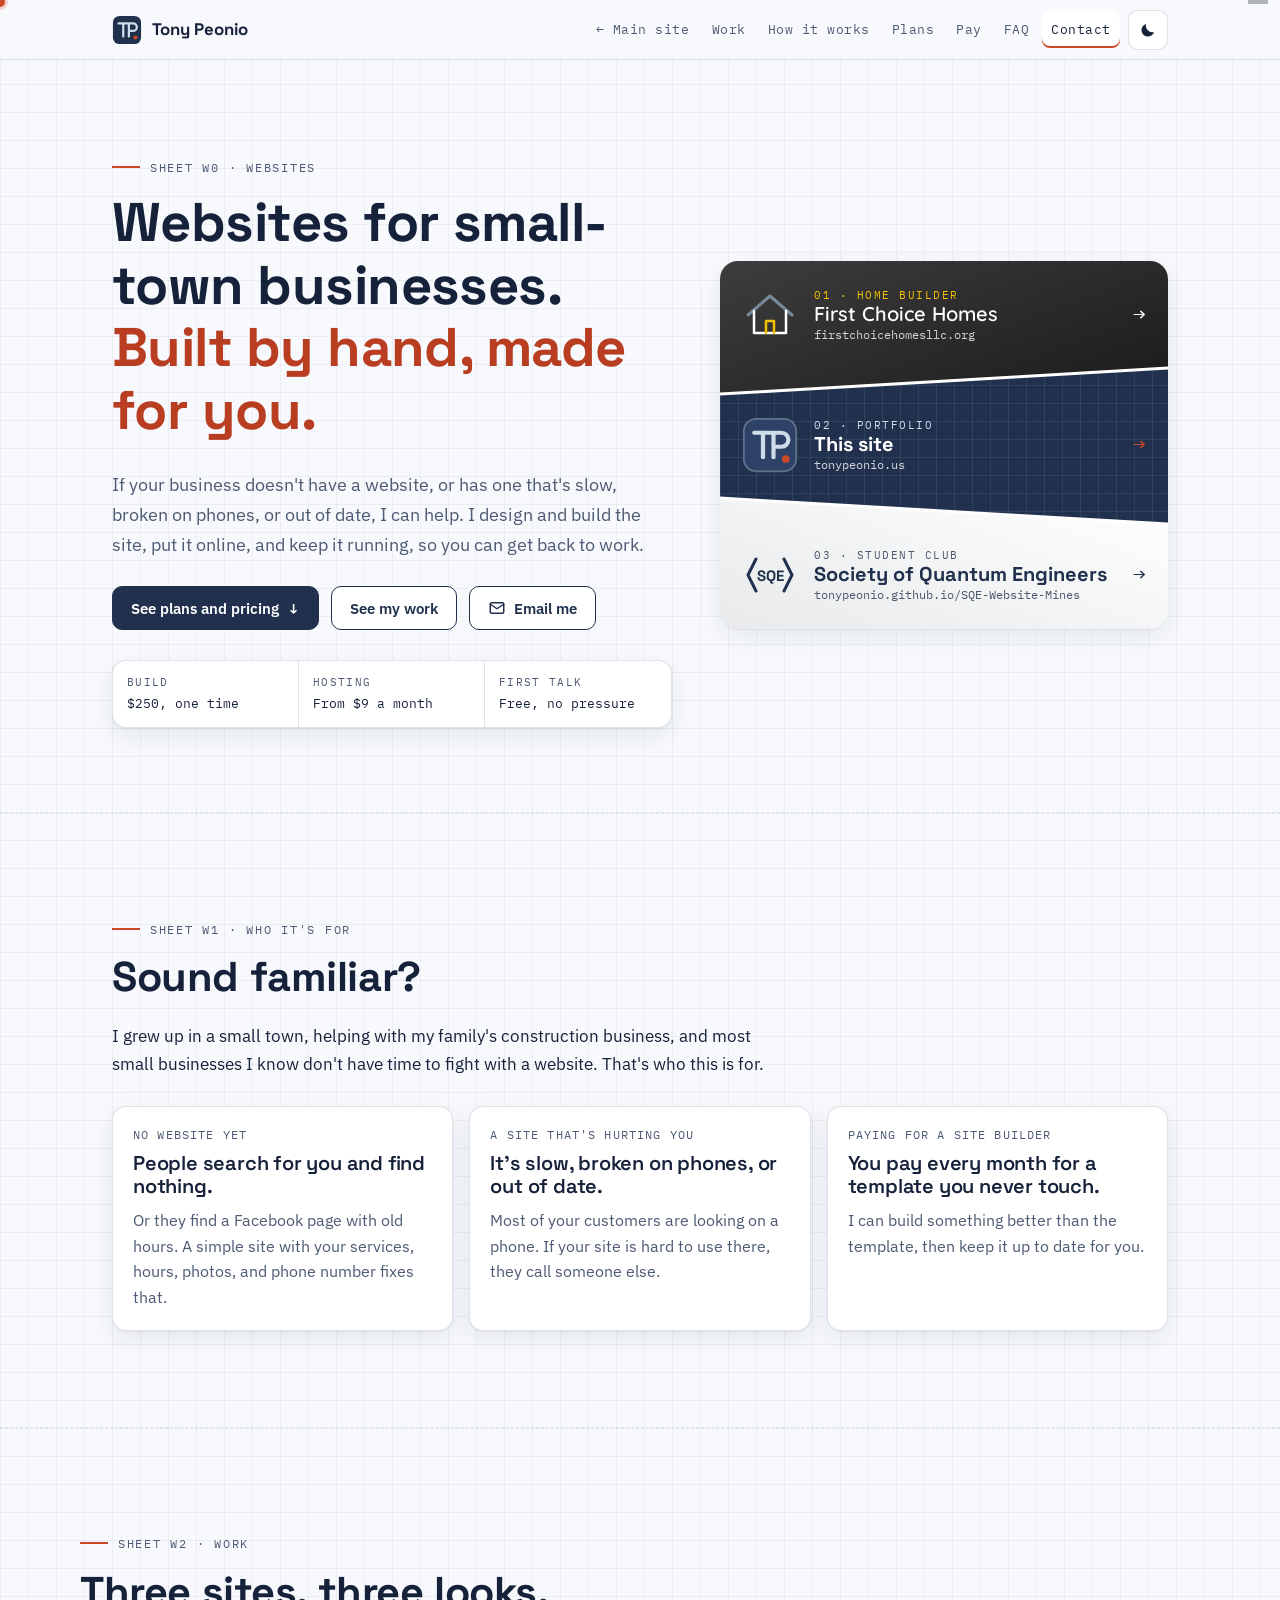
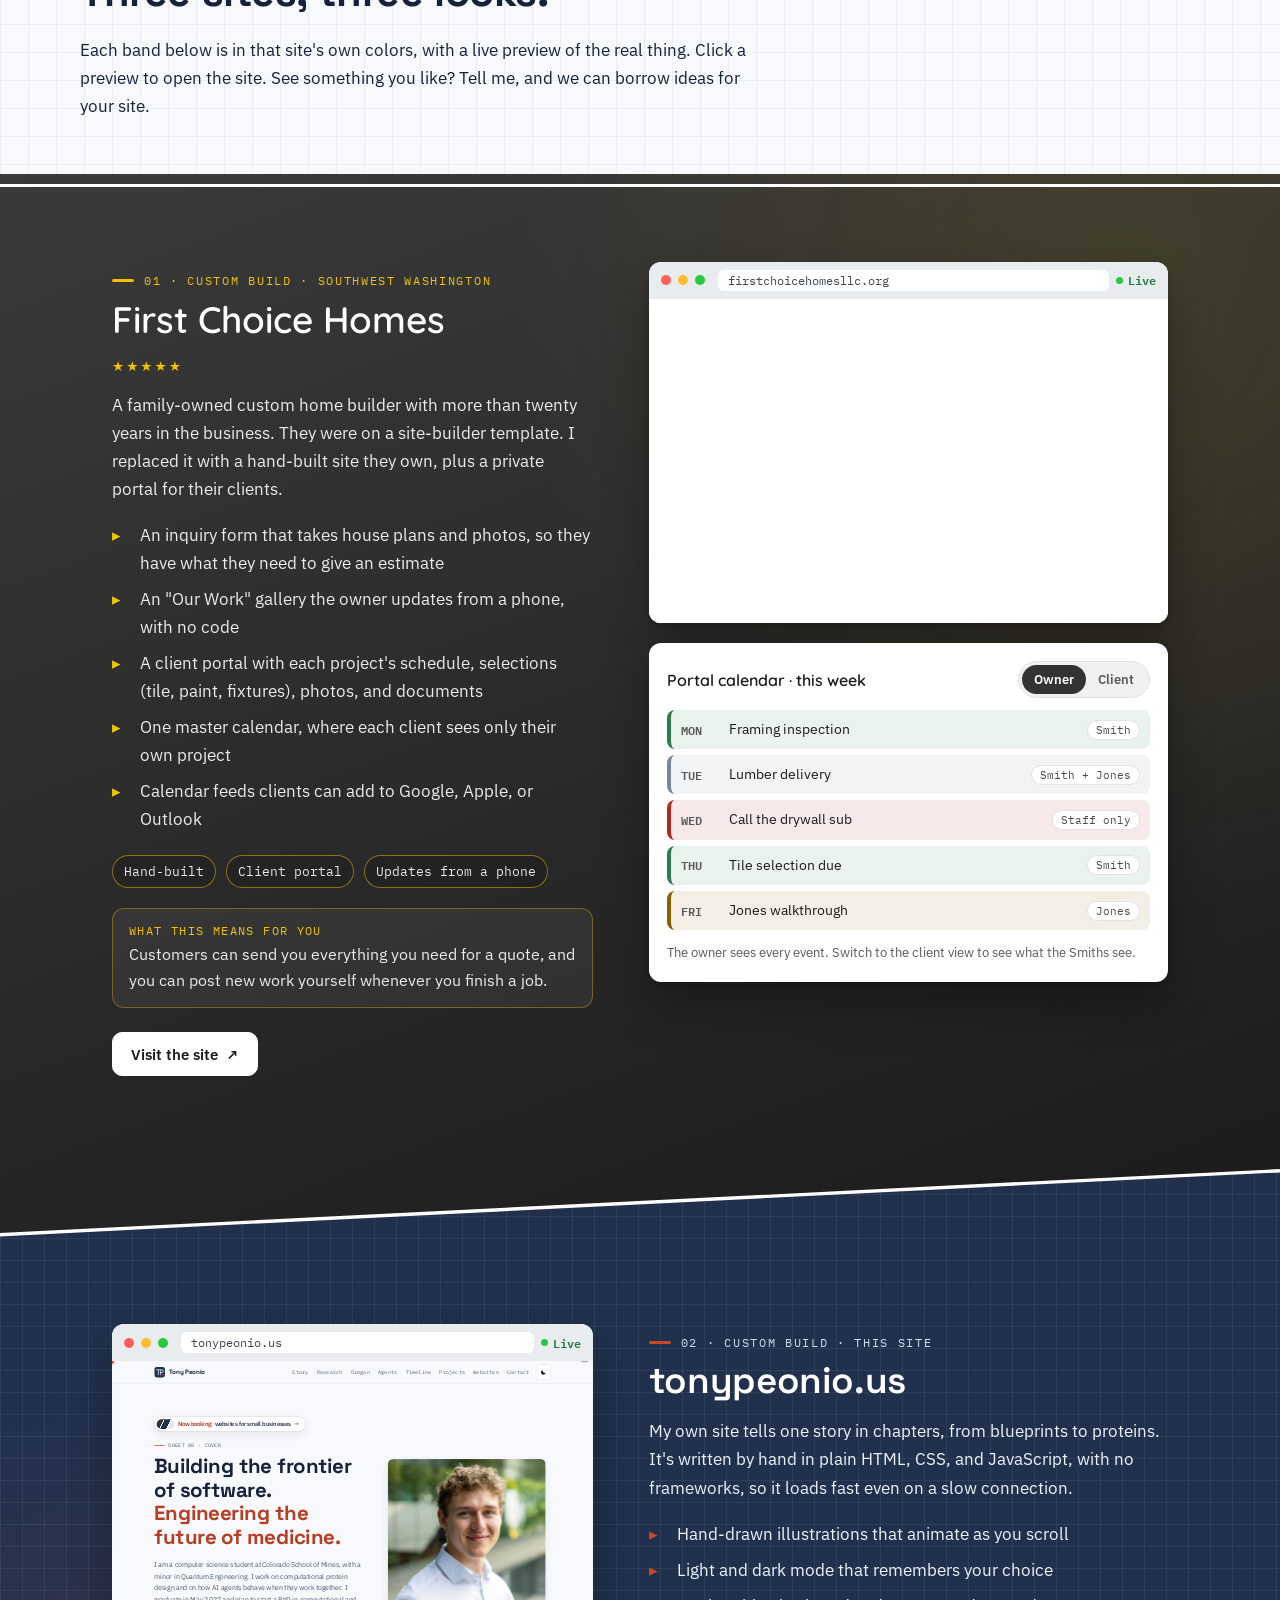
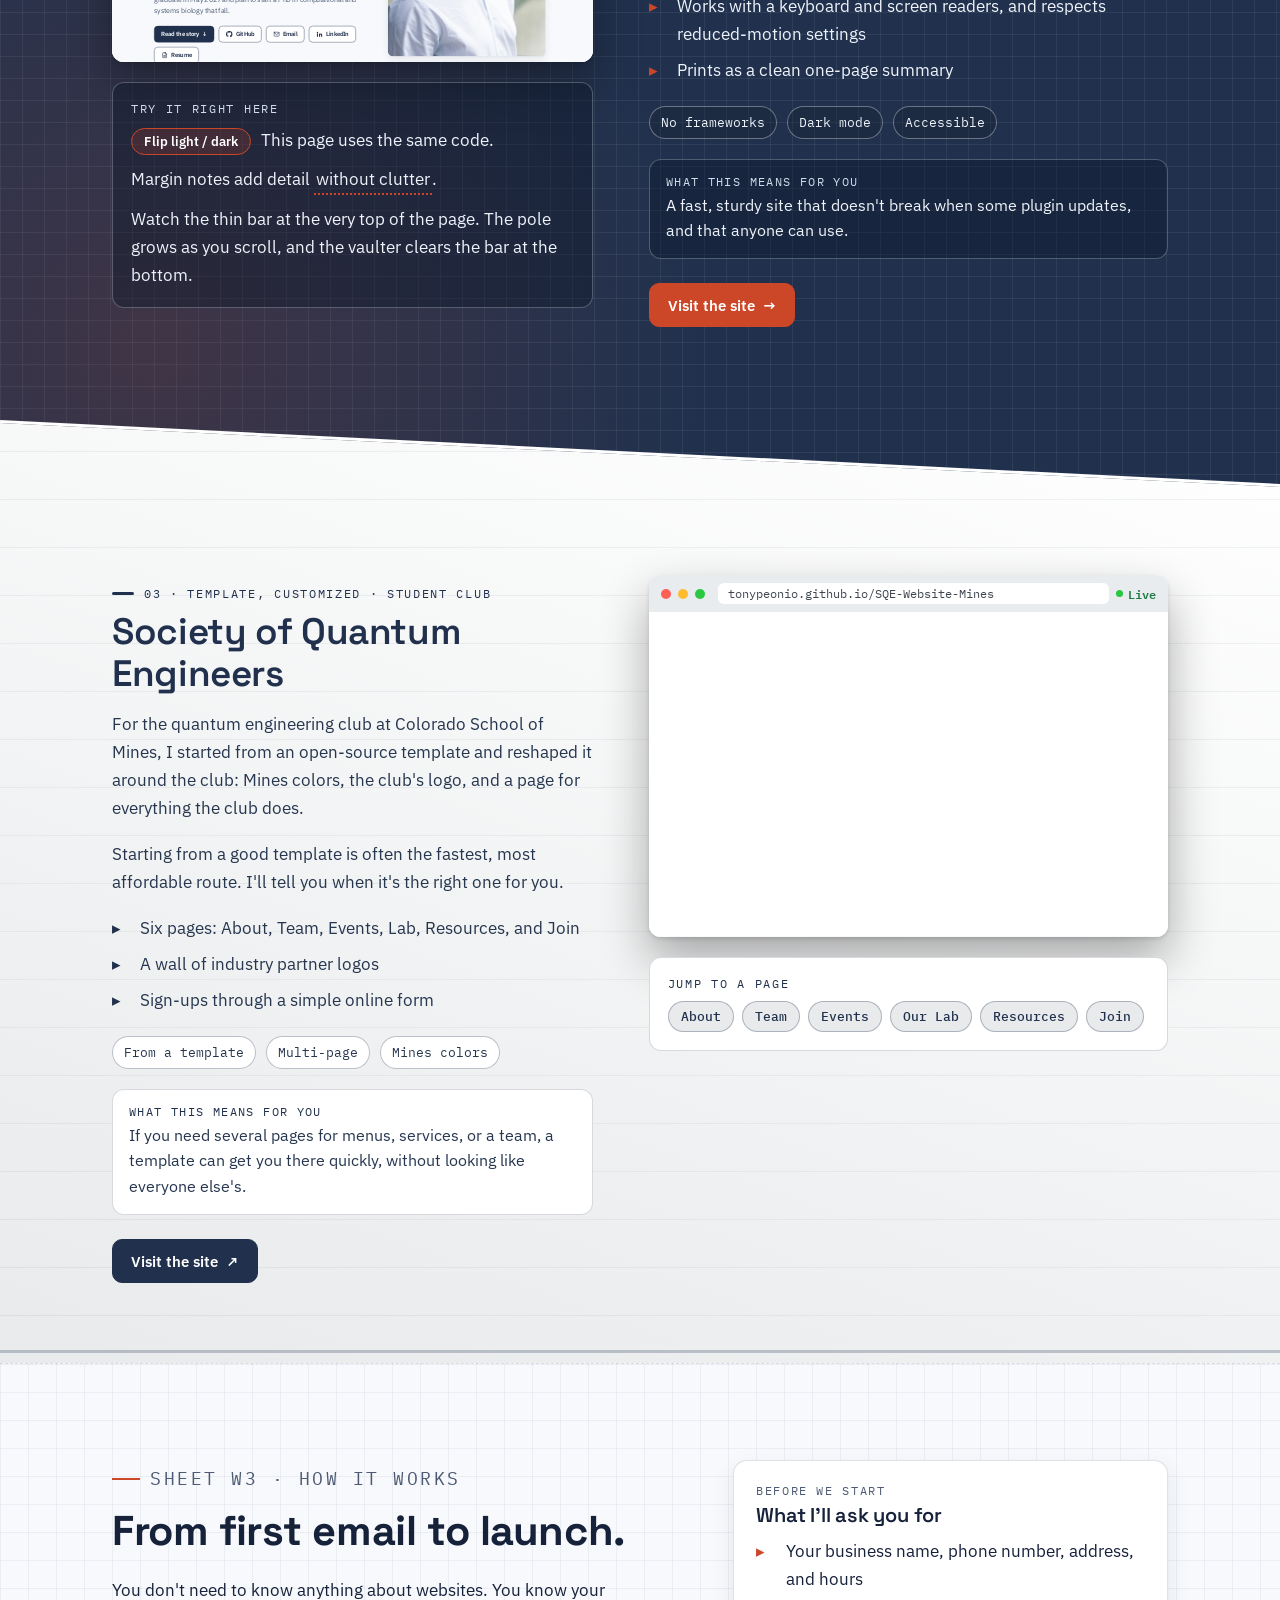
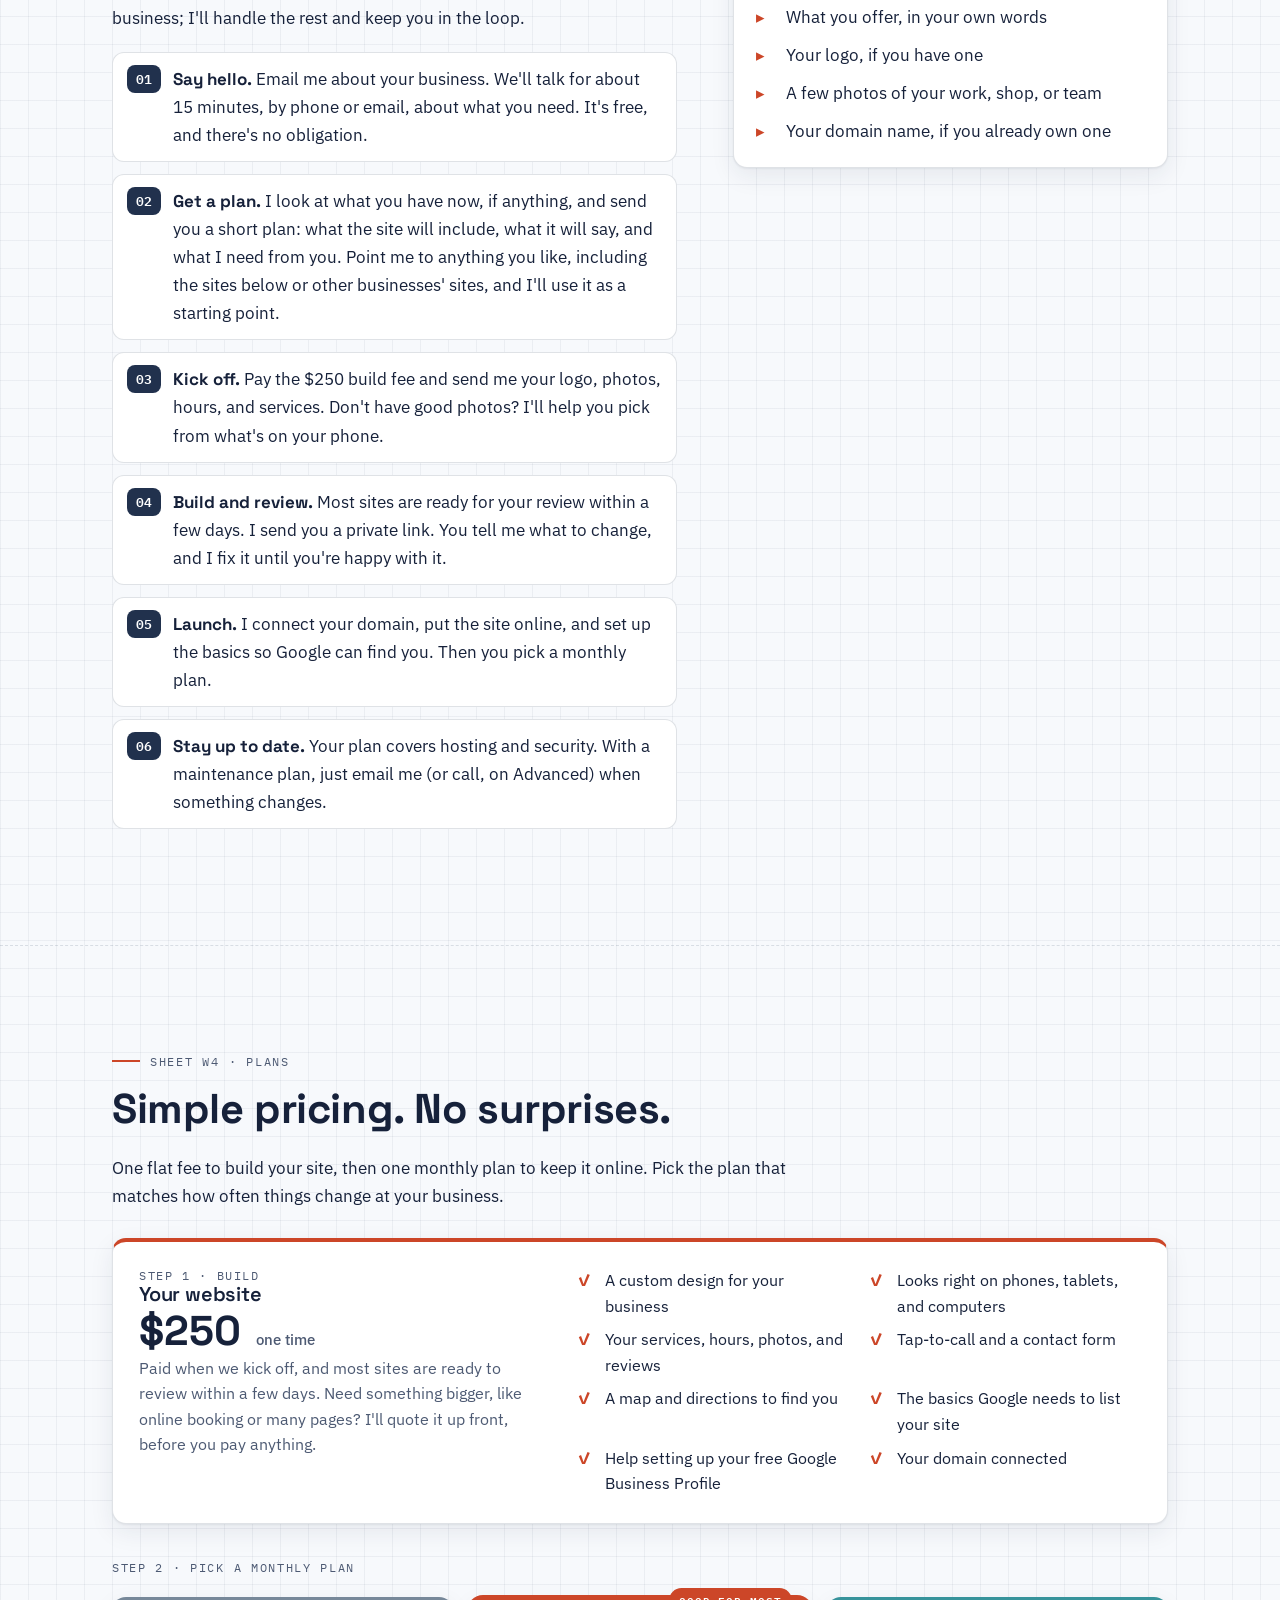
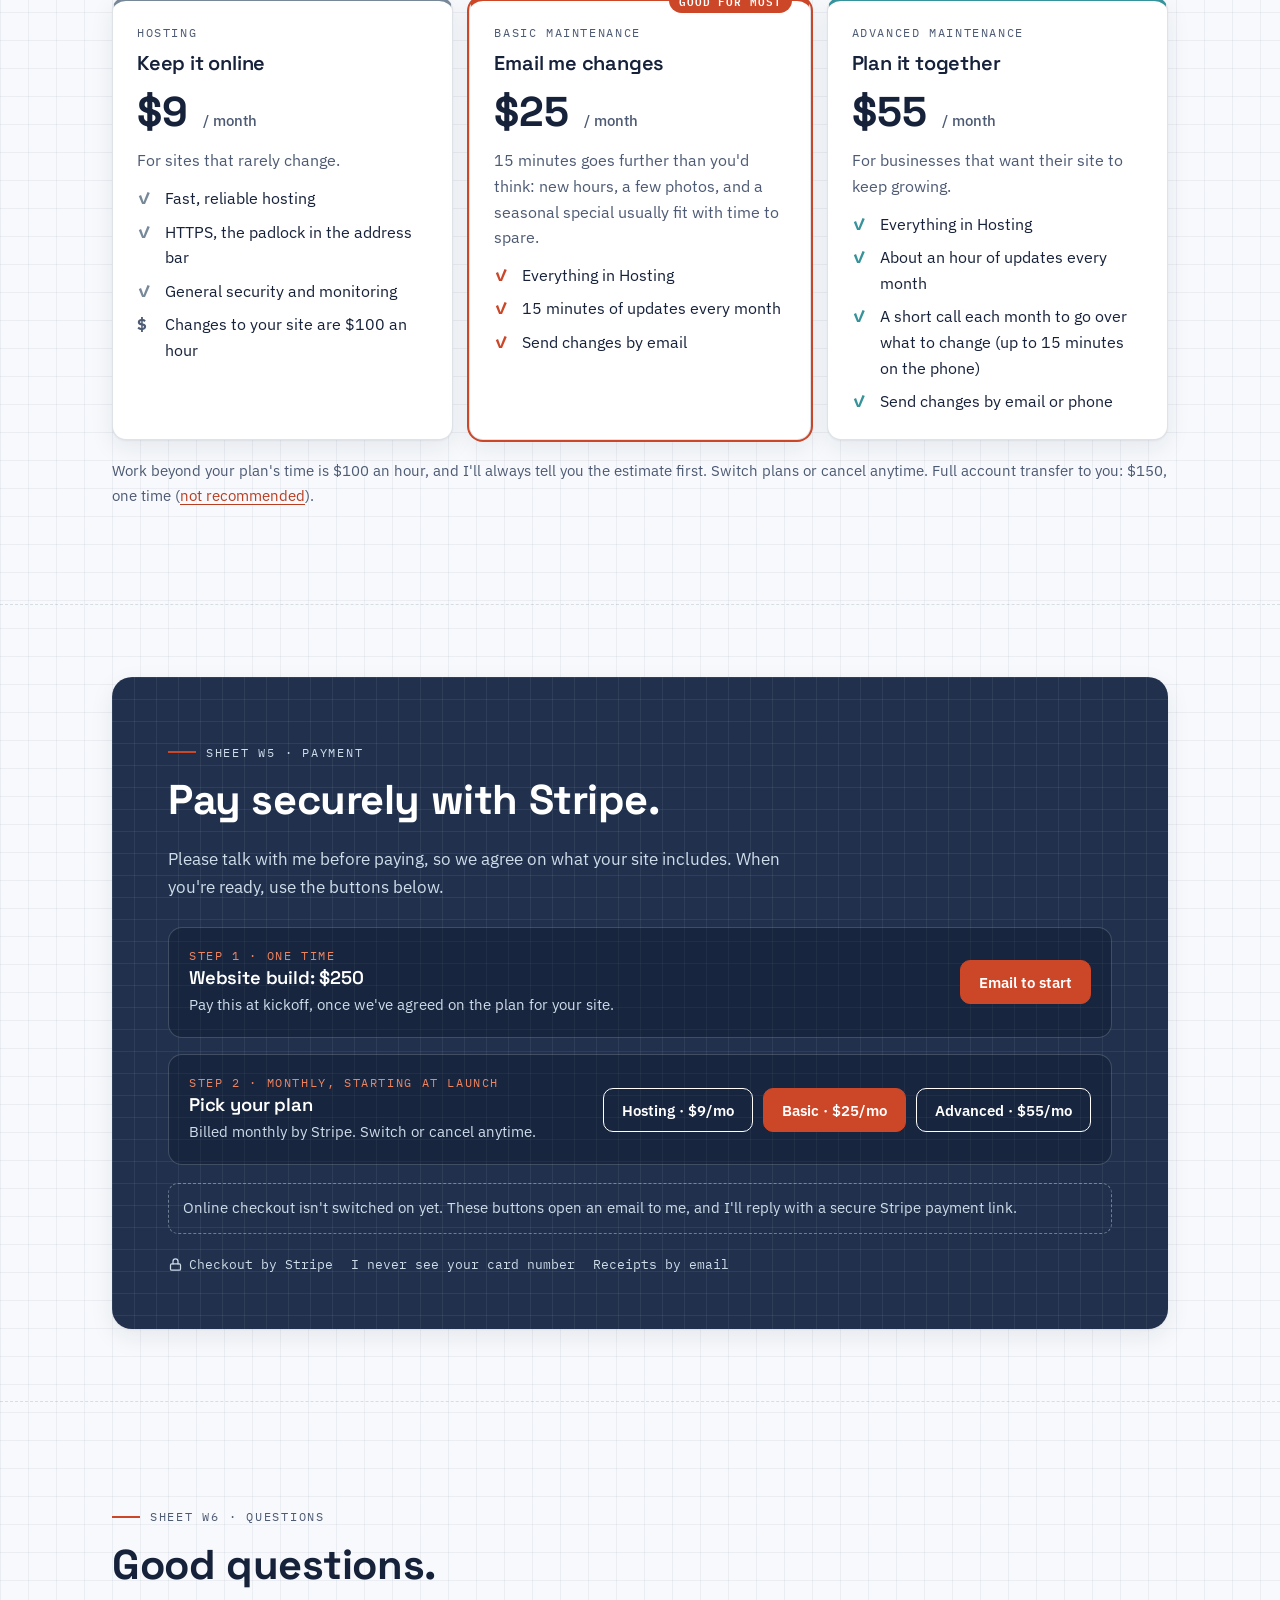
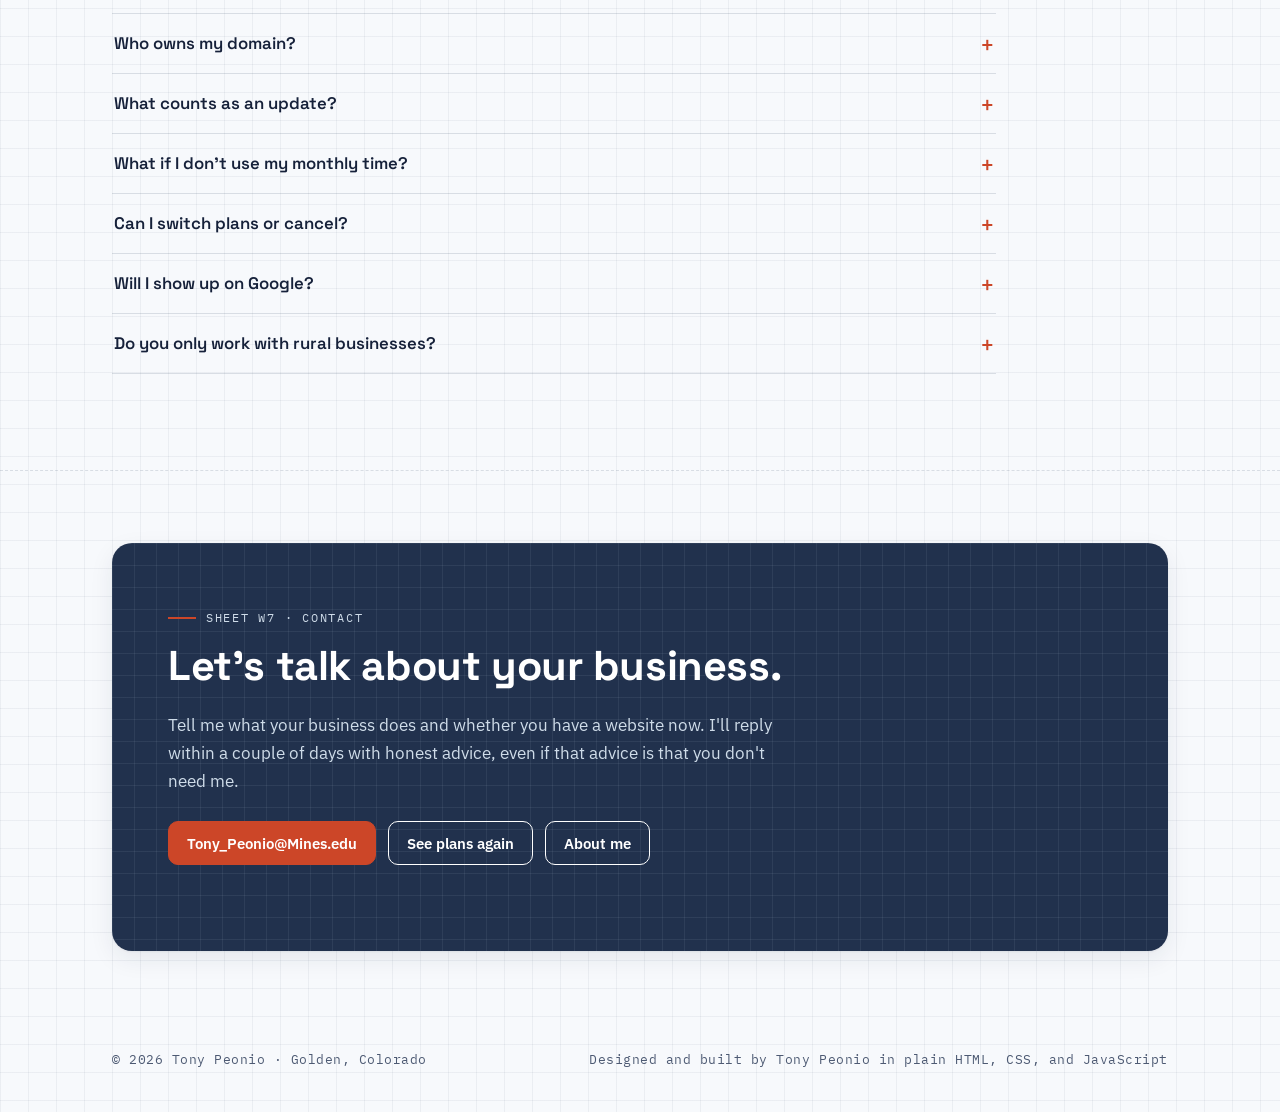
==== websites/index.html @ 0231f0fb "Add a websites page for small-business clients New /websites/ page offering website builds ($250) an" ====
<!doctype html>
<html lang="en">
<head>
  <meta charset="utf-8">
  <meta name="viewport" content="width=device-width, initial-scale=1">
  <title>Websites for Small Businesses · Tony Peonio</title>
  <meta name="description" content="Hand-built websites for small-town and rural businesses: $250 to build, hosting from $9 a month, and maintenance plans so your site stays up to date.">
  <meta name="author" content="Tony Peonio">
  <meta name="theme-color" content="#21314d">
  <meta name="color-scheme" content="light dark">
  <link rel="canonical" href="https://tonypeonio.us/websites/">
  <meta property="og:type" content="website">
  <meta property="og:title" content="Websites for small businesses · Tony Peonio">
  <meta property="og:description" content="$250 to build. Hosting from $9 a month. Hand-built websites for small-town businesses.">
  <meta property="og:image" content="https://tonypeonio.us/assets/img/og-image.png">
  <meta property="og:url" content="https://tonypeonio.us/websites/">
  <meta name="twitter:card" content="summary_large_image">
  <link rel="icon" href="../assets/img/favicon.svg" type="image/svg+xml">
  <link rel="preconnect" href="https://fonts.googleapis.com">
  <link rel="preconnect" href="https://fonts.gstatic.com" crossorigin>
  <!-- Quicksand is First Choice Homes' heading font, used in its band -->
  <link href="https://fonts.googleapis.com/css2?family=IBM+Plex+Mono:wght@400;500;600&family=IBM+Plex+Sans:ital,wght@0,400;0,500;0,600;1,400&family=Quicksand:wght@500;600&family=Space+Grotesk:wght@500;600;700&display=swap" rel="stylesheet">
  <link rel="stylesheet" href="../assets/css/style.css?v=7">
  <script>
    // Runs before paint: mark JS as available and apply a saved light/dark choice (no flash)
    document.documentElement.classList.add("js");
    try { var t = localStorage.getItem("theme"); if (t === "light" || t === "dark") document.documentElement.setAttribute("data-theme", t); } catch (e) {}
  </script>
  <script type="application/ld+json">
  {
    "@context": "https://schema.org",
    "@type": "Service",
    "name": "Websites for small businesses",
    "serviceType": "Website design, hosting, and maintenance",
    "url": "https://tonypeonio.us/websites/",
    "provider": { "@type": "Person", "name": "Tony Peonio", "url": "https://tonypeonio.us/", "email": "mailto:Tony_Peonio@Mines.edu" },
    "areaServed": { "@type": "Country", "name": "United States" },
    "offers": [
      { "@type": "Offer", "name": "Website build", "price": "250", "priceCurrency": "USD" },
      { "@type": "Offer", "name": "Hosting", "price": "9", "priceCurrency": "USD", "priceSpecification": { "@type": "UnitPriceSpecification", "price": "9", "priceCurrency": "USD", "unitCode": "MON" } },
      { "@type": "Offer", "name": "Basic maintenance", "price": "25", "priceCurrency": "USD", "priceSpecification": { "@type": "UnitPriceSpecification", "price": "25", "priceCurrency": "USD", "unitCode": "MON" } },
      { "@type": "Offer", "name": "Advanced maintenance", "price": "55", "priceCurrency": "USD", "priceSpecification": { "@type": "UnitPriceSpecification", "price": "55", "priceCurrency": "USD", "unitCode": "MON" } }
    ]
  }
  </script>
</head>
<body>
  <a class="skip-link" href="#main">Skip to content</a>

  <div class="progress" aria-hidden="true">
    <div class="progress__pole"></div>
    <div class="progress__vaulter"></div>
    <svg class="progress__bar" viewBox="0 0 20 4"><line class="crossbar" x1="0" y1="2" x2="20" y2="2"/></svg>
  </div>

  <header class="nav">
    <div class="wrap">
      <a class="brand" href="../" aria-label="Tony Peonio, back to the main site">
        <svg viewBox="0 0 32 32" aria-hidden="true"><rect x="1" y="1" width="30" height="30" rx="7" fill="#21314d"/><path d="M7 9h10M12 9v14M18 23V9h4.5a4 4 0 0 1 0 8H18" stroke="#cfdce9" stroke-width="2.4" fill="none" stroke-linecap="round" stroke-linejoin="round"/><circle cx="25" cy="24" r="2.2" fill="#cc4628"/></svg>
        Tony Peonio
      </a>
      <div class="nav__right">
        <ul class="nav__links" id="nav-links">
          <li><a href="../">← Main site</a></li>
          <li><a href="#work">Work</a></li>
          <li><a href="#process">How it works</a></li>
          <li><a href="#plans">Plans</a></li>
          <li><a href="#pay">Pay</a></li>
          <li><a href="#faq">FAQ</a></li>
          <li><a href="#contact">Contact</a></li>
        </ul>
        <button class="theme-toggle" type="button" aria-label="Switch to dark mode" title="Toggle light and dark mode">
          <svg class="icon-moon" viewBox="0 0 24 24" aria-hidden="true"><path d="M20 14.5A8.5 8.5 0 0 1 9.5 4a8.5 8.5 0 1 0 10.5 10.5Z" fill="currentColor"/></svg>
          <svg class="icon-sun" viewBox="0 0 24 24" aria-hidden="true" fill="none" stroke="currentColor" stroke-width="2" stroke-linecap="round"><circle cx="12" cy="12" r="4.5"/><path d="M12 2v2.5M12 19.5V22M2 12h2.5M19.5 12H22M4.9 4.9l1.8 1.8M17.3 17.3l1.8 1.8M4.9 19.1l1.8-1.8M17.3 6.7l1.8-1.8"/></svg>
        </button>
        <button class="nav__toggle" aria-expanded="false" aria-controls="nav-links">Menu</button>
      </div>
    </div>
  </header>

  <main id="main">
    <!-- HERO ============================================================ -->
    <section class="hero" id="top">
      <div class="wrap">
        <div>
          <p class="sheet-label">Sheet W0 · Websites</p>
          <h1>Websites for small-town businesses. <span class="hl">Built by hand, made for you.</span></h1>
          <p class="hero__lede">If your business doesn't have a website, or has one that's slow, broken on phones, or out of date, I can help. I design and build the site, put it online, and keep it running, so you can get back to work.</p>
          <div class="hero__actions">
            <a class="btn btn--primary" href="#plans">See plans and pricing <span aria-hidden="true">↓</span></a>
            <a class="btn" href="#work">See my work</a>
            <a class="btn" href="mailto:Tony_Peonio@Mines.edu?subject=Website%20for%20my%20business">
              <svg viewBox="0 0 24 24" aria-hidden="true" fill="none" stroke="currentColor" stroke-width="2" stroke-linecap="round" stroke-linejoin="round"><rect x="3" y="5" width="18" height="14" rx="2"/><path d="m3 7 9 6 9-6"/></svg>
              Email me
            </a>
          </div>
          <dl class="spec">
            <div><dt>Build</dt><dd>$250, one time</dd></div>
            <div><dt>Hosting</dt><dd>From $9 a month</dd></div>
            <div><dt>First talk</dt><dd>Free, no pressure</dd></div>
          </dl>
        </div>

        <nav class="tri" aria-label="Websites I have built">
          <a class="tri__item" href="#fch">
            <span class="tri__panel tri__panel--fch">
              <svg viewBox="0 0 56 56" aria-hidden="true" fill="none" stroke-linecap="round" stroke-linejoin="round"><path d="M6 28 28 9l22 19" stroke="#778899" stroke-width="3"/><path d="M12 24v22h32V24" stroke="#fff" stroke-width="2.5"/><path d="M24 46V34h8v12" stroke="#f2c200" stroke-width="2.5"/></svg>
              <span>
                <span class="tri__kicker">01 · Home builder</span>
                <span class="tri__name">First Choice Homes</span>
                <span class="tri__url">firstchoicehomesllc.org</span>
              </span>
              <span class="tri__go" aria-hidden="true">→</span>
            </span>
          </a>
          <a class="tri__item" href="#tp">
            <span class="tri__panel tri__panel--tp">
              <svg viewBox="0 0 32 32" aria-hidden="true"><rect x="1" y="1" width="30" height="30" rx="7" fill="#2d4266" stroke="#cfdce9" stroke-opacity=".35"/><path d="M7 9h10M12 9v14M18 23V9h4.5a4 4 0 0 1 0 8H18" stroke="#cfdce9" stroke-width="2.4" fill="none" stroke-linecap="round" stroke-linejoin="round"/><circle cx="25" cy="24" r="2.2" fill="#cc4628"/></svg>
              <span>
                <span class="tri__kicker">02 · Portfolio</span>
                <span class="tri__name">This site</span>
                <span class="tri__url">tonypeonio.us</span>
              </span>
              <span class="tri__go" aria-hidden="true">→</span>
            </span>
          </a>
          <a class="tri__item" href="#sqe">
            <span class="tri__panel tri__panel--sqe">
              <svg viewBox="0 0 56 56" aria-hidden="true"><path d="M14 12 6 28l8 16M42 12l8 16-8 16" fill="none" stroke="#21314d" stroke-width="3" stroke-linecap="round" stroke-linejoin="round"/><text x="28" y="34" text-anchor="middle" font-family="Space Grotesk, sans-serif" font-weight="700" font-size="15" fill="#21314d">SQE</text></svg>
              <span>
                <span class="tri__kicker">03 · Student club</span>
                <span class="tri__name">Society of Quantum Engineers</span>
                <span class="tri__url">tonypeonio.github.io/SQE-Website-Mines</span>
              </span>
              <span class="tri__go" aria-hidden="true">→</span>
            </span>
          </a>
        </nav>
      </div>
    </section>

    <!-- W1 WHO IT'S FOR ================================================== -->
    <section class="chapter" id="fit" aria-labelledby="h-fit">
      <div class="wrap">
        <div class="reveal">
          <p class="sheet-label">Sheet W1 · Who it's for</p>
          <h2 id="h-fit">Sound familiar?</h2>
          <p class="prose">I grew up in a small town, helping with my family's construction business, and most small businesses I know don't have time to fight with a website. That's who this is for.</p>
        </div>
        <div class="projects">
          <article class="project reveal">
            <span class="tag">No website yet</span>
            <h3>People search for you and find nothing.</h3>
            <p>Or they find a Facebook page with old hours. A simple site with your services, hours, photos, and phone number fixes that.</p>
          </article>
          <article class="project reveal">
            <span class="tag">A site that's hurting you</span>
            <h3>It's slow, broken on phones, or out of date.</h3>
            <p>Most of your customers are looking on a phone. If your site is hard to use there, they call someone else.</p>
          </article>
          <article class="project reveal">
            <span class="tag">Paying for a site builder</span>
            <h3>You pay every month for a template you never touch.</h3>
            <p>I can build something better than the template, then keep it up to date for you.</p>
          </article>
        </div>
      </div>
    </section>

    <!-- W2 WORK ========================================================== -->
    <section class="chapter ws-work" id="work" aria-labelledby="h-work">
      <div class="wrap reu__intro reveal">
        <p class="sheet-label">Sheet W2 · Work</p>
        <h2 id="h-work">Three sites, three looks.</h2>
        <p class="prose">Each band below is in that site's own colors, with a live preview of the real thing. Click a preview to open the site. See something you like? Tell me, and we can borrow ideas for your site.</p>
      </div>

      <div class="bands">
        <!-- First Choice Homes -->
        <article class="band band--fch" id="fch" aria-labelledby="h-fch">
          <div class="wrap band__grid">
            <div class="band__copy">
              <p class="kicker">01 · Custom build · Southwest Washington</p>
              <h3 id="h-fch">First Choice Homes</h3>
              <p class="stars" aria-label="Five-star reviews shown on the site">★★★★★</p>
              <p>A family-owned custom home builder with more than twenty years in the business. They were on a site-builder template. I replaced it with a hand-built site they own, plus a private portal for their clients.</p>
              <ul class="band__list">
                <li><span>An inquiry form that takes house plans and photos, so they have what they need to give an estimate</span></li>
                <li><span>An "Our Work" gallery the owner updates from a phone, with no code</span></li>
                <li><span>A client portal with each project's schedule, selections (tile, paint, fixtures), photos, and documents</span></li>
                <li><span>One master calendar, where each client sees only their own project</span></li>
                <li><span>Calendar feeds clients can add to Google, Apple, or Outlook</span></li>
              </ul>
              <div class="stat-row">
                <span class="stat">Hand-built</span>
                <span class="stat">Client portal</span>
                <span class="stat">Updates from a phone</span>
              </div>
              <p class="band__for"><strong>What this means for you</strong>Customers can send you everything you need for a quote, and you can post new work yourself whenever you finish a job.</p>
              <div class="hero__actions">
                <a class="btn btn--primary" href="https://firstchoicehomesllc.org" target="_blank" rel="noopener">Visit the site <span aria-hidden="true">↗</span></a>
              </div>
            </div>
            <div class="band__side">
              <figure class="browser">
                <div class="browser__bar"><i></i><i></i><i></i><span class="browser__url">firstchoicehomesllc.org</span><span class="browser__live">Live</span></div>
                <div class="browser__view">
                  <iframe src="https://firstchoicehomesllc.org/" title="Live preview of firstchoicehomesllc.org" loading="lazy" scrolling="no" tabindex="-1" aria-hidden="true" sandbox="allow-scripts allow-same-origin"></iframe>
                  <a class="browser__open" href="https://firstchoicehomesllc.org" target="_blank" rel="noopener"><span class="visually-hidden">Open firstchoicehomesllc.org in a new tab</span></a>
                </div>
              </figure>
              <div class="portal" data-view="owner">
                <div class="portal__head">
                  <p class="portal__title">Portal calendar · this week</p>
                  <div class="portal__toggle" role="group" aria-label="Whose view to show">
                    <button type="button" data-view="owner" aria-pressed="true">Owner</button>
                    <button type="button" data-view="client" aria-pressed="false">Client</button>
                  </div>
                </div>
                <ul class="portal__events">
                  <li class="ev" style="--c:#2e7d4f"><span class="ev__day">Mon</span><span>Framing inspection</span><span class="ev__tag"><span class="owner-only">Smith</span><span class="client-only">Your home</span></span></li>
                  <li class="ev" style="--c:#778899"><span class="ev__day">Tue</span><span>Lumber delivery</span><span class="ev__tag"><span class="owner-only">Smith + Jones</span><span class="client-only">Your home</span></span></li>
                  <li class="ev" style="--c:#b3261e" data-private><span class="ev__day">Wed</span><span>Call the drywall sub</span><span class="ev__tag">Staff only</span></li>
                  <li class="ev" style="--c:#2e7d4f"><span class="ev__day">Thu</span><span>Tile selection due</span><span class="ev__tag"><span class="owner-only">Smith</span><span class="client-only">Your home</span></span></li>
                  <li class="ev" style="--c:#8a6100" data-private><span class="ev__day">Fri</span><span>Jones walkthrough</span><span class="ev__tag">Jones</span></li>
                </ul>
                <p class="portal__note"><span class="owner-only">The owner sees every event. Switch to the client view to see what the Smiths see.</span><span class="client-only">The Smiths see only their own events. They see the shared lumber delivery, but never the Jones project or staff-only items.</span></p>
              </div>
            </div>
          </div>
          <svg class="band__seam" viewBox="0 0 100 100" preserveAspectRatio="none" aria-hidden="true" focusable="false"><line x1="0" y1="100" x2="100" y2="0"/></svg>
        </article>

        <!-- tonypeonio.us -->
        <article class="band band--tp" id="tp" aria-labelledby="h-tp">
          <div class="wrap band__grid">
            <div class="band__copy">
              <p class="kicker">02 · Custom build · This site</p>
              <h3 id="h-tp">tonypeonio.us</h3>
              <p>My own site tells one story in chapters, from blueprints to proteins. It's written by hand in plain HTML, CSS, and JavaScript, with no frameworks, so it loads fast even on a slow connection.</p>
              <ul class="band__list">
                <li><span>Hand-drawn illustrations that animate as you scroll</span></li>
                <li><span>Light and dark mode that remembers your choice</span></li>
                <li><span>Works with a keyboard and screen readers, and respects reduced-motion settings</span></li>
                <li><span>Prints as a clean one-page summary</span></li>
              </ul>
              <div class="stat-row">
                <span class="stat">No frameworks</span>
                <span class="stat">Dark mode</span>
                <span class="stat">Accessible</span>
              </div>
              <p class="band__for"><strong>What this means for you</strong>A fast, sturdy site that doesn't break when some plugin updates, and that anyone can use.</p>
              <div class="hero__actions">
                <a class="btn btn--primary" href="../">Visit the site <span aria-hidden="true">→</span></a>
              </div>
            </div>
            <div class="band__side">
              <figure class="browser">
                <div class="browser__bar"><i></i><i></i><i></i><span class="browser__url">tonypeonio.us</span><span class="browser__live">Live</span></div>
                <div class="browser__view">
                  <iframe src="../" title="Live preview of tonypeonio.us" loading="lazy" scrolling="no" tabindex="-1" aria-hidden="true" sandbox="allow-scripts allow-same-origin"></iframe>
                  <a class="browser__open" href="../"><span class="visually-hidden">Open the tonypeonio.us home page</span></a>
                </div>
              </figure>
              <div class="try">
                <h4>Try it right here</h4>
                <ul>
                  <li><p><button class="try__btn" type="button" data-theme-demo>Flip light / dark</button> This page uses the same code.</p></li>
                  <li><p>Margin notes add detail <button class="note" type="button" data-note="Like this. Hover, tap, or tab to it with a keyboard.">without clutter</button>.</p></li>
                  <li><p>Watch the thin bar at the very top of the page. The pole grows as you scroll, and the vaulter clears the bar at the bottom.</p></li>
                </ul>
              </div>
            </div>
          </div>
          <svg class="band__seam" viewBox="0 0 100 100" preserveAspectRatio="none" aria-hidden="true" focusable="false"><line x1="0" y1="0" x2="100" y2="100"/></svg>
        </article>

        <!-- SQE -->
        <article class="band band--sqe" id="sqe" aria-labelledby="h-sqe">
          <div class="wrap band__grid">
            <div class="band__copy">
              <p class="kicker">03 · Template, customized · Student club</p>
              <h3 id="h-sqe">Society of Quantum Engineers</h3>
              <p>For the quantum engineering club at Colorado School of Mines, I started from an open-source template and reshaped it around the club: Mines colors, the club's logo, and a page for everything the club does.</p>
              <p>Starting from a good template is often the fastest, most affordable route. I'll tell you when it's the right one for you.</p>
              <ul class="band__list">
                <li><span>Six pages: About, Team, Events, Lab, Resources, and Join</span></li>
                <li><span>A wall of industry partner logos</span></li>
                <li><span>Sign-ups through a simple online form</span></li>
              </ul>
              <div class="stat-row">
                <span class="stat">From a template</span>
                <span class="stat">Multi-page</span>
                <span class="stat">Mines colors</span>
              </div>
              <p class="band__for"><strong>What this means for you</strong>If you need several pages for menus, services, or a team, a template can get you there quickly, without looking like everyone else's.</p>
              <div class="hero__actions">
                <a class="btn btn--primary" href="https://tonypeonio.github.io/SQE-Website-Mines/" target="_blank" rel="noopener">Visit the site <span aria-hidden="true">↗</span></a>
              </div>
            </div>
            <div class="band__side">
              <figure class="browser">
                <div class="browser__bar"><i></i><i></i><i></i><span class="browser__url">tonypeonio.github.io/SQE-Website-Mines</span><span class="browser__live">Live</span></div>
                <div class="browser__view">
                  <iframe src="https://tonypeonio.github.io/SQE-Website-Mines/" title="Live preview of the Society of Quantum Engineers site" loading="lazy" scrolling="no" tabindex="-1" aria-hidden="true" sandbox="allow-scripts allow-same-origin"></iframe>
                  <a class="browser__open" href="https://tonypeonio.github.io/SQE-Website-Mines/" target="_blank" rel="noopener"><span class="visually-hidden">Open the Society of Quantum Engineers site in a new tab</span></a>
                </div>
              </figure>
              <div class="try">
                <h4>Jump to a page</h4>
                <div class="chips">
                  <a href="https://tonypeonio.github.io/SQE-Website-Mines/about/" target="_blank" rel="noopener">About</a>
                  <a href="https://tonypeonio.github.io/SQE-Website-Mines/members/" target="_blank" rel="noopener">Team</a>
                  <a href="https://tonypeonio.github.io/SQE-Website-Mines/events/" target="_blank" rel="noopener">Events</a>
                  <a href="https://tonypeonio.github.io/SQE-Website-Mines/projects/" target="_blank" rel="noopener">Our Lab</a>
                  <a href="https://tonypeonio.github.io/SQE-Website-Mines/resources/" target="_blank" rel="noopener">Resources</a>
                  <a href="https://tonypeonio.github.io/SQE-Website-Mines/apply/" target="_blank" rel="noopener">Join</a>
                </div>
              </div>
            </div>
          </div>
        </article>
      </div>
    </section>

    <!-- W3 HOW IT WORKS ================================================== -->
    <section class="chapter" id="process" aria-labelledby="h-process">
      <div class="wrap chapter__grid">
        <div class="prose reveal">
          <p class="sheet-label">Sheet W3 · How it works</p>
          <h2 id="h-process">From first email to launch.</h2>
          <p>You don't need to know anything about websites. You know your business; I'll handle the rest and keep you in the loop.</p>
          <ol class="steps">
            <li><span><strong>Say hello.</strong> Email me about your business. We'll talk for about 15 minutes, by phone or email, about what you need. It's free, and there's no obligation.</span></li>
            <li><span><strong>Get a plan.</strong> I look at what you have now, if anything, and send you a short plan: what the site will include, what it will say, and what I need from you. Point me to anything you like, including the sites below or other businesses' sites, and I'll use it as a starting point.</span></li>
            <li><span><strong>Kick off.</strong> Pay the $250 build fee and send me your logo, photos, hours, and services. Don't have good photos? I'll help you pick from what's on your phone.</span></li>
            <li><span><strong>Build and review.</strong> Most sites are ready for your review within a few days. I send you a private link. You tell me what to change, and I fix it until you're happy with it.</span></li>
            <li><span><strong>Launch.</strong> I connect your domain, put the site online, and set up the basics so Google can find you. Then you pick a monthly plan.</span></li>
            <li><span><strong>Stay up to date.</strong> Your plan covers hosting and security. With a maintenance plan, just email me (or call, on Advanced) when something changes.</span></li>
          </ol>
        </div>
        <aside class="aside-card reveal" aria-labelledby="h-need">
          <p class="kicker">Before we start</p>
          <h3 id="h-need">What I'll ask you for</h3>
          <ul class="facts">
            <li><span>Your business name, phone number, address, and hours</span></li>
            <li><span>What you offer, in your own words</span></li>
            <li><span>Your logo, if you have one</span></li>
            <li><span>A few photos of your work, shop, or team</span></li>
            <li><span>Your domain name, if you already own one</span></li>
          </ul>
        </aside>
      </div>
    </section>

    <!-- W4 PLANS ========================================================= -->
    <section class="chapter" id="plans" aria-labelledby="h-plans">
      <div class="wrap">
        <div class="reveal">
          <p class="sheet-label">Sheet W4 · Plans</p>
          <h2 id="h-plans">Simple pricing. No surprises.</h2>
          <p class="prose">One flat fee to build your site, then one monthly plan to keep it online. Pick the plan that matches how often things change at your business.</p>
        </div>

        <div class="build-card reveal">
          <div>
            <p class="kicker">Step 1 · Build</p>
            <h3>Your website</h3>
            <p class="price">$250 <small>one time</small></p>
            <p>Paid when we kick off, and most sites are ready to review within a few days. Need something bigger, like online booking or many pages? I'll quote it up front, before you pay anything.</p>
          </div>
          <ul class="checks">
            <li><span>A custom design for your business</span></li>
            <li><span>Looks right on phones, tablets, and computers</span></li>
            <li><span>Your services, hours, photos, and reviews</span></li>
            <li><span>Tap-to-call and a contact form</span></li>
            <li><span>A map and directions to find you</span></li>
            <li><span>The basics Google needs to list your site</span></li>
            <li><span>Help setting up your free Google Business Profile</span></li>
            <li><span>Your domain connected</span></li>
          </ul>
        </div>

        <p class="plans-label reveal">Step 2 · Pick a monthly plan</p>
        <div class="plans">
          <article class="plan plan--hosting reveal">
            <p class="kicker">Hosting</p>
            <h3>Keep it online</h3>
            <p class="price">$9 <small>/ month</small></p>
            <p>For sites that rarely change.</p>
            <ul class="checks">
              <li><span>Fast, reliable hosting</span></li>
              <li><span>HTTPS, the padlock in the address bar</span></li>
              <li><span>General security and monitoring</span></li>
              <li class="extra"><span>Changes to your site are $100 an hour</span></li>
            </ul>
          </article>
          <article class="plan plan--basic plan--featured reveal">
            <span class="plan__badge">Good for most</span>
            <p class="kicker">Basic maintenance</p>
            <h3>Email me changes</h3>
            <p class="price">$25 <small>/ month</small></p>
            <p>15 minutes goes further than you'd think: new hours, a few photos, and a seasonal special usually fit with time to spare.</p>
            <ul class="checks">
              <li><span>Everything in Hosting</span></li>
              <li><span>15 minutes of updates every month</span></li>
              <li><span>Send changes by email</span></li>
            </ul>
          </article>
          <article class="plan plan--advanced reveal">
            <p class="kicker">Advanced maintenance</p>
            <h3>Plan it together</h3>
            <p class="price">$55 <small>/ month</small></p>
            <p>For businesses that want their site to keep growing.</p>
            <ul class="checks">
              <li><span>Everything in Hosting</span></li>
              <li><span>About an hour of updates every month</span></li>
              <li><span>A short call each month to go over what to change (up to 15 minutes on the phone)</span></li>
              <li><span>Send changes by email or phone</span></li>
            </ul>
          </article>
        </div>
        <p class="fine reveal">Work beyond your plan's time is $100 an hour, and I'll always tell you the estimate first. Switch plans or cancel anytime. Full account transfer to you: $150, one time (<a href="#faq">not recommended</a>).</p>
      </div>
    </section>

    <!-- W5 PAY =========================================================== -->
    <section class="contact" id="pay" aria-labelledby="h-pay">
      <div class="wrap">
        <div class="contact__card reveal">
          <p class="sheet-label" style="color: var(--mines-sky)">Sheet W5 · Payment</p>
          <h2 id="h-pay">Pay securely with Stripe.</h2>

          <div class="thanks" role="status" hidden>
            <p><strong>Thank you, payment received.</strong> Stripe will email your receipt, and I'll be in touch within a couple of days.</p>
          </div>

          <p>Please talk with me before paying, so we agree on what your site includes. When you're ready, use the buttons below.</p>

          <!--
            STRIPE: paste each Payment Link (https://buy.stripe.com/...) into data-stripe.
            Until a link is there, the button stays an email link. See README.md.
          -->
          <div class="pay__rows">
            <div class="pay__row">
              <div>
                <span class="step">Step 1 · One time</span>
                <h3>Website build: $250</h3>
                <p>Pay this at kickoff, once we've agreed on the plan for your site.</p>
              </div>
              <div class="pay__btns">
                <a class="btn btn--primary" data-stripe="" data-label="Pay $250" href="mailto:Tony_Peonio@Mines.edu?subject=Website%20build%20(%24250)">Email to start</a>
              </div>
            </div>
            <div class="pay__row">
              <div>
                <span class="step">Step 2 · Monthly, starting at launch</span>
                <h3>Pick your plan</h3>
                <p>Billed monthly by Stripe. Switch or cancel anytime.</p>
              </div>
              <div class="pay__btns">
                <a class="btn" data-stripe="" data-label="Hosting · $9/mo" href="mailto:Tony_Peonio@Mines.edu?subject=Hosting%20plan%20(%249%2Fmonth)">Hosting · $9/mo</a>
                <a class="btn btn--primary" data-stripe="" data-label="Basic · $25/mo" href="mailto:Tony_Peonio@Mines.edu?subject=Basic%20maintenance%20plan%20(%2425%2Fmonth)">Basic · $25/mo</a>
                <a class="btn" data-stripe="" data-label="Advanced · $55/mo" href="mailto:Tony_Peonio@Mines.edu?subject=Advanced%20maintenance%20plan%20(%2455%2Fmonth)">Advanced · $55/mo</a>
              </div>
            </div>
          </div>

          <p class="pay__pending">Online checkout isn't switched on yet. These buttons open an email to me, and I'll reply with a secure Stripe payment link.</p>

          <div class="pay__trust">
            <span><svg viewBox="0 0 24 24" aria-hidden="true" fill="none" stroke="currentColor" stroke-width="2" stroke-linecap="round" stroke-linejoin="round"><rect x="4" y="11" width="16" height="10" rx="2"/><path d="M8 11V7a4 4 0 0 1 8 0v4"/></svg>Checkout by Stripe</span>
            <span>I never see your card number</span>
            <span>Receipts by email</span>
          </div>
        </div>
      </div>
    </section>

    <!-- W6 FAQ =========================================================== -->
    <section class="chapter" id="faq" aria-labelledby="h-faq">
      <div class="wrap">
        <div class="reveal">
          <p class="sheet-label">Sheet W6 · Questions</p>
          <h2 id="h-faq">Good questions.</h2>
        </div>
        <div class="faq reveal">
          <details>
            <summary>Who owns my domain?</summary>
            <p>You do. Your domain (like yourbusiness.com) is registered in your name, usually for about $10 to $20 a year paid to the registrar. If you already have one, I'll connect it. If not, I'll walk you through buying it.</p>
          </details>
          <details>
            <summary>What counts as an update?</summary>
            <p>Small changes: new hours or prices, swapping photos, adding a review, posting a seasonal special, or fixing a phone number. Most of these take me a few minutes each, so 15 minutes covers several of them. New pages or a redesign are bigger jobs, and I'll quote those separately before starting.</p>
          </details>
          <details>
            <summary>What if I don't use my monthly time?</summary>
            <p>It doesn't carry over to the next month. If you rarely need changes, the $9 Hosting plan is probably the better fit, and you can switch anytime.</p>
          </details>
          <details>
            <summary>Can I switch plans or cancel?</summary>
            <p>Yes, anytime. Email me and I'll change it. If you ever leave, I'll send you your site's files for free so you can host it somewhere else.</p>
            <p>If you want to own and run everything yourself, I can also transfer all the accounts behind your site to you for a one-time $150. It's a lot of technical work on both sides: you'd create a GitHub account and sign in to services like Supabase (the database) and Cloudflare R2 (file storage), depending on what your site uses, and then keeping them running is up to you. For most businesses, I don't recommend it.</p>
          </details>
          <details>
            <summary>Will I show up on Google?</summary>
            <p>I set up the basics search engines need and help you set up your free Google Business Profile, which is what shows up in Google Maps. Nobody can honestly promise you the top spot, but these steps are what most small businesses are missing.</p>
          </details>
          <details>
            <summary>Do you only work with rural businesses?</summary>
            <p>Small-town and rural businesses are who I built this for, but if you're somewhere else and this sounds right, email me anyway.</p>
          </details>
        </div>
      </div>
    </section>

    <!-- W7 CONTACT ======================================================= -->
    <section class="contact" id="contact" aria-labelledby="h-contact">
      <div class="wrap">
        <div class="contact__card reveal">
          <p class="sheet-label" style="color: var(--mines-sky)">Sheet W7 · Contact</p>
          <h2 id="h-contact">Let's talk about your business.</h2>
          <p>Tell me what your business does and whether you have a website now. I'll reply within a couple of days with honest advice, even if that advice is that you don't need me.</p>
          <div class="hero__actions">
            <a class="btn btn--primary" href="mailto:Tony_Peonio@Mines.edu?subject=Website%20for%20my%20business">Tony_Peonio@Mines.edu</a>
            <a class="btn" href="#plans">See plans again</a>
            <a class="btn" href="../">About me</a>
          </div>
        </div>
      </div>
    </section>
  </main>

  <footer class="site-footer">
    <div class="wrap">
      <span>© <span id="year">2026</span> Tony Peonio · Golden, Colorado</span>
      <span>Designed and built by Tony Peonio in plain HTML, CSS, and JavaScript</span>
    </div>
  </footer>

  <script src="../assets/js/main.js?v=4" defer></script>
</body>
</html>
---- assets/css/style.css ----
/* ==========================================================================
   Tony Peonio — "Blueprints to Proteins"
   Plain CSS, no build step. Sections:
   1. Tokens   2. Base   3. Layout & nav   4. Hero   5. Chapters
   6. Cards & projects   7. REU split (Oregon x Rosetta Commons)
   8. Footer   9. Motion   10. Dark mode   11. Print
   12. Websites page (/websites/)
   ========================================================================== */

/* 1. Tokens ---------------------------------------------------------------- */
:root {
  /* Colorado School of Mines */
  --mines-blue: #21314d;
  --mines-blue-2: #2d4266;
  --mines-orange: #cc4628;
  --mines-silver: #aeb3b8;
  --mines-sky: #cfdce9;

  /* University of Oregon */
  --uo-green: #007030;
  --uo-green-deep: #154733;
  --uo-yellow: #fee123;

  /* Rosetta Commons */
  --rc-blue: #2b7bb9;
  --rc-blue-deep: #1f5a87;
  --rc-teal: #37939b;
  --rc-teal-light: #9fdde2;

  /* Client sites on the websites page */
  --fch-ink: #1b1b1b;
  --fch-charcoal: #333333;
  --fch-slate: #778899;
  --fch-gold: #f2c200;
  --sqe-navy: #21314d;
  --sqe-silver: #8b9196;
  --sqe-silver-light: #e8eaeb;

  /* Semantic (light) */
  --bg: #f7f9fc;
  --surface: #ffffff;
  --ink: #16213a;
  --muted: #4d5a73;
  --line: rgba(33, 49, 77, 0.14);
  --grid: rgba(33, 49, 77, 0.055);
  --accent: #b83d21;          /* darker Mines orange for AA text on light */
  --accent-strong: var(--mines-orange);
  --on-accent: #ffffff;
  --shadow: 0 1px 2px rgba(22, 33, 58, 0.06), 0 8px 24px rgba(22, 33, 58, 0.08);

  --font-body: "IBM Plex Sans", system-ui, -apple-system, "Segoe UI", sans-serif;
  --font-head: "Space Grotesk", "IBM Plex Sans", system-ui, sans-serif;
  --font-mono: "IBM Plex Mono", ui-monospace, "SFMono-Regular", Consolas, monospace;

  --gutter: 16px;
  --maxw: 1120px;
  --radius: 14px;
  --nav-h: 60px;
  color-scheme: light;
}

/* 2. Base ------------------------------------------------------------------ */
*, *::before, *::after { box-sizing: border-box; }
html { scroll-behavior: smooth; scroll-padding-top: calc(var(--nav-h) + 12px); -webkit-text-size-adjust: 100%; }
body {
  margin: 0;
  background-color: var(--bg);
  background-image:
    linear-gradient(var(--grid) 1px, transparent 1px),
    linear-gradient(90deg, var(--grid) 1px, transparent 1px);
  background-size: 28px 28px;
  color: var(--ink);
  font-family: var(--font-body);
  font-size: 1.0625rem;
  line-height: 1.65;
  overflow-x: hidden;
}
img, svg { max-width: 100%; display: block; }
a { color: var(--accent); text-underline-offset: 3px; text-decoration-thickness: 1px; }
a:hover { text-decoration-thickness: 2px; }
:focus-visible { outline: 3px solid var(--rc-teal); outline-offset: 3px; border-radius: 4px; }
h1, h2, h3 { font-family: var(--font-head); line-height: 1.15; letter-spacing: -0.01em; margin: 0 0 0.5em; }
h1 { font-size: clamp(2.1rem, 5.2vw, 3.4rem); font-weight: 700; }
h2 { font-size: clamp(1.7rem, 4vw, 2.6rem); font-weight: 700; }
h3 { font-size: 1.25rem; font-weight: 600; }
p { margin: 0 0 1em; }
.skip-link {
  position: absolute; left: -999px; top: 8px; z-index: 100;
  background: var(--mines-blue); color: #fff; padding: 8px 14px; border-radius: 8px;
}
.skip-link:focus { left: 8px; }
.visually-hidden { position: absolute !important; width: 1px; height: 1px; overflow: hidden; clip: rect(0 0 0 0); white-space: nowrap; }

.mono { font-family: var(--font-mono); }
.sheet-label {
  display: inline-flex; align-items: center; gap: 10px;
  font-family: var(--font-mono); font-size: 0.78rem; letter-spacing: 0.14em; text-transform: uppercase;
  color: var(--muted); margin-bottom: 14px;
}
.sheet-label::before { content: ""; width: 28px; height: 2px; background: var(--accent-strong); }

/* 3. Layout & nav ---------------------------------------------------------- */
.wrap { width: 100%; max-width: var(--maxw); margin: 0 auto; padding: 0 var(--gutter); }
@media (min-width: 720px) { :root { --gutter: 32px; } }

.progress {
  position: fixed; inset: 0 0 auto 0; height: 4px; z-index: 60; pointer-events: none;
}
.progress__pole {
  height: 100%; width: 0; background: linear-gradient(90deg, var(--mines-blue-2), var(--mines-orange));
  transition: width 0.1s linear;
}
.progress__bar {
  position: absolute; right: 12px; top: 0; width: 20px; height: 4px;
}
.progress__bar .crossbar { stroke: var(--mines-silver); stroke-width: 4; }
.progress.cleared .progress__bar .crossbar { stroke: var(--mines-orange); }
.progress__vaulter {
  position: absolute; top: -3px; width: 10px; height: 10px; border-radius: 50%;
  background: var(--mines-orange); box-shadow: 0 0 0 3px rgba(204, 70, 40, 0.2);
  transform: translateX(-50%); left: 0;
}
.progress.cleared .progress__vaulter { transition: left 0.6s ease-out; animation: clear-bar 0.6s ease-out forwards; }
@keyframes clear-bar {
  0% { transform: translate(-50%, 0); }
  50% { transform: translate(-50%, 14px) scale(1.15); }
  100% { transform: translate(-50%, 22px) scale(0.9); }
}
html:not(.js) .progress, html:not(.js) .nav__toggle { display: none; }

.nav {
  position: sticky; top: 0; z-index: 50; height: var(--nav-h);
  background: color-mix(in srgb, var(--bg) 88%, transparent);
  -webkit-backdrop-filter: blur(10px); backdrop-filter: blur(10px);
  border-bottom: 1px solid var(--line);
}
.nav .wrap { height: 100%; display: flex; align-items: center; justify-content: space-between; gap: 16px; }
.brand {
  display: inline-flex; align-items: center; gap: 10px; text-decoration: none; color: var(--ink);
  font-family: var(--font-head); font-weight: 700; font-size: 1.05rem; white-space: nowrap;
}
.brand svg { width: 30px; height: 30px; }
.nav__right { display: flex; align-items: center; gap: 8px; }
.theme-toggle {
  width: 40px; height: 40px; display: grid; place-items: center; border-radius: 10px; cursor: pointer;
  border: 1px solid var(--line); background: var(--surface); color: var(--ink);
}
.theme-toggle svg { width: 18px; height: 18px; }
.theme-toggle .icon-sun { display: none; }
:root[data-theme="dark"] .theme-toggle .icon-sun { display: block; }
:root[data-theme="dark"] .theme-toggle .icon-moon { display: none; }
@media (prefers-color-scheme: dark) {
  :root:not([data-theme="light"]) .theme-toggle .icon-sun { display: block; }
  :root:not([data-theme="light"]) .theme-toggle .icon-moon { display: none; }
}
html:not(.js) .theme-toggle { display: none; }
.nav__toggle {
  display: inline-flex; align-items: center; gap: 8px; border: 1px solid var(--line); background: var(--surface);
  color: var(--ink); border-radius: 10px; padding: 8px 12px; font: 500 0.9rem var(--font-mono); cursor: pointer;
}
.nav__links {
  position: absolute; top: var(--nav-h); left: 0; right: 0; display: none; flex-direction: column;
  background: var(--bg); border-bottom: 1px solid var(--line); padding: 8px var(--gutter) 16px; margin: 0; list-style: none;
}
.nav__links.open { display: flex; }
.nav__links a {
  display: block; padding: 10px 4px; color: var(--muted); text-decoration: none;
  font-family: var(--font-mono); font-size: 0.85rem; letter-spacing: 0.04em; white-space: nowrap;
}
.nav__links a.active, .nav__links a:hover { color: var(--ink); }
.nav__links a.active::before { content: "▸ "; color: var(--accent-strong); }
@media (min-width: 960px) {
  .nav__toggle { display: none; }
  .nav__links {
    position: static; display: flex; flex-direction: row; gap: 4px; padding: 0; background: none; border: 0;
  }
  .nav__links a { padding: 8px 9px; border-radius: 8px; font-size: 0.8rem; }
  .nav__links a.active::before { content: ""; }
  .nav__links a.active { background: var(--surface); box-shadow: inset 0 -2px 0 var(--accent-strong); }
}

/* 4. Hero ------------------------------------------------------------------ */
.hero { padding: 56px 0 40px; }
.hero .wrap { display: grid; gap: 36px; align-items: center; }
@media (min-width: 900px) { .hero { padding: 88px 0 72px; } .hero .wrap { grid-template-columns: 1.25fr 1fr; gap: 48px; } }
.hero h1 .hl { color: var(--accent); }
.hero__lede { font-size: 1.15rem; color: var(--muted); max-width: 38em; }
.hero__actions { display: flex; flex-wrap: wrap; gap: 12px; margin: 26px 0 30px; }
.btn {
  display: inline-flex; align-items: center; gap: 8px; min-height: 44px; padding: 10px 18px; border-radius: 10px;
  font: 600 0.95rem var(--font-body); text-decoration: none; border: 1.5px solid var(--mines-blue);
  color: var(--mines-blue); background: var(--surface); transition: transform 0.15s ease, background 0.15s ease;
}
.btn:hover { transform: translateY(-1px); }
.btn--primary { background: var(--mines-blue); color: #fff; }
.btn--primary:hover { background: var(--mines-blue-2); }
.btn svg { width: 18px; height: 18px; }
.spec {
  display: grid; gap: 0; border: 1px solid var(--line); border-radius: var(--radius); background: var(--surface);
  font-family: var(--font-mono); font-size: 0.82rem; overflow: hidden; box-shadow: var(--shadow);
}
@media (min-width: 560px) { .spec { grid-template-columns: repeat(3, 1fr); } }
.spec div { padding: 12px 14px; border-bottom: 1px solid var(--line); }
@media (min-width: 560px) { .spec div { border-bottom: 0; border-right: 1px solid var(--line); } .spec div:last-child { border-right: 0; } }
.spec dt { color: var(--muted); font-size: 0.7rem; letter-spacing: 0.12em; text-transform: uppercase; }
.spec dd { margin: 2px 0 0; color: var(--ink); }

.drawing {
  position: relative; border: 1px solid var(--line); border-radius: var(--radius); background: var(--mines-blue);
  background-image:
    linear-gradient(rgba(207, 220, 233, 0.09) 1px, transparent 1px),
    linear-gradient(90deg, rgba(207, 220, 233, 0.09) 1px, transparent 1px);
  background-size: 22px 22px; box-shadow: var(--shadow); overflow: hidden; aspect-ratio: 5 / 4;
}
.drawing svg { width: 100%; height: 100%; }
.drawing .house path, .drawing .house line, .drawing .house rect { stroke: var(--mines-sky); stroke-width: 2; fill: none; }
.drawing .dims { stroke: var(--mines-silver); stroke-width: 1; fill: none; }
.drawing .dims text, .drawing .title-block text { fill: var(--mines-sky); font-family: var(--font-mono); font-size: 11px; letter-spacing: 0.08em; }
.drawing .ribbon { stroke: var(--mines-orange); stroke-width: 5; fill: none; stroke-linecap: round; stroke-linejoin: round; }
.drawing .ribbon-shadow { stroke: rgba(204, 70, 40, 0.28); stroke-width: 12; fill: none; stroke-linecap: round; }
.drawing .title-block rect { fill: none; stroke: rgba(207, 220, 233, 0.45); }
.draw { stroke-dasharray: var(--len, 1200); stroke-dashoffset: var(--len, 1200); animation: draw 2.4s ease forwards; }
.house { animation: fade-house 1.2s ease 3.6s forwards; }
.ribbon-group .draw { animation-delay: 3.2s; animation-duration: 2.6s; }
.caption {
  position: absolute; left: 14px; top: 12px; right: 190px; color: var(--mines-sky);
  font: 0.72rem var(--font-mono); letter-spacing: 0.1em; text-transform: uppercase; opacity: 0.85;
}
.drawing .protein { opacity: 0; animation: protein-in 1.4s ease 2.2s forwards; }
.drawing .protein path { stroke-width: 0.6; stroke-linejoin: round; }
@keyframes protein-in { from { opacity: 0; transform: translateY(6px); } to { opacity: 0.6; transform: none; } }

/* Hero portrait: a photo pinned to the drawing board */
.portrait { position: relative; margin: 0 auto; width: 100%; max-width: 420px; }
.portrait picture, .portrait img {
  display: block; width: 100%; height: auto; aspect-ratio: 4 / 5; object-fit: cover; border-radius: var(--radius);
}
.portrait picture { position: relative; box-shadow: var(--shadow); border-radius: var(--radius); }
.portrait__tag {
  display: flex; justify-content: space-between; gap: 12px; margin-top: 12px; padding-top: 10px; border-top: 1px dashed var(--line);
  font: 0.75rem var(--font-mono); letter-spacing: 0.12em; text-transform: uppercase; color: var(--muted);
}
.aside-stack { display: grid; gap: 20px; align-content: start; }

@keyframes draw { to { stroke-dashoffset: 0; } }
@keyframes fade-house { to { opacity: 0.7; } }

/* 5. Chapters -------------------------------------------------------------- */
.chapter { padding: 64px 0; border-top: 1px dashed var(--line); position: relative; }
@media (min-width: 900px) { .chapter { padding: 96px 0; } }
.chapter__grid { display: grid; gap: 32px; }
@media (min-width: 900px) { .chapter__grid { grid-template-columns: 1.3fr 1fr; gap: 56px; align-items: start; } }
.prose { max-width: 40em; }
.prose p:first-of-type { font-size: 1.12rem; }
.lead-in { font-family: var(--font-head); font-size: 1.3rem; font-weight: 600; color: var(--ink); }

.dimension {
  display: flex; align-items: center; gap: 10px; margin: 28px 0; color: var(--muted);
  font: 0.75rem var(--font-mono); letter-spacing: 0.12em; text-transform: uppercase;
}
.dimension::before, .dimension::after { content: ""; flex: 1; height: 1px; background: var(--line); }
.dimension span::before { content: "|◂ "; } .dimension span::after { content: " ▸|"; }

/* margin note: hover/focus annotation */
.note {
  position: relative; display: inline; border: 0; padding: 0 2px; background: none; cursor: help;
  font: inherit; color: inherit; border-bottom: 2px dotted var(--accent-strong);
}
.note::after {
  content: attr(data-note); position: absolute; left: 50%; bottom: calc(100% + 10px); transform: translateX(-50%) translateY(4px);
  width: max-content; max-width: min(280px, 80vw); padding: 10px 12px; border-radius: 10px;
  background: var(--mines-blue); color: #fff; font: 0.8rem/1.45 var(--font-mono); text-align: left;
  opacity: 0; pointer-events: none; transition: opacity 0.15s ease, transform 0.15s ease; z-index: 20; box-shadow: var(--shadow);
}
.note:hover::after, .note:focus-visible::after, .note[aria-expanded="true"]::after { opacity: 1; transform: translateX(-50%) translateY(0); }

.aside-card {
  background: var(--surface); border: 1px solid var(--line); border-radius: var(--radius); padding: 22px; box-shadow: var(--shadow);
}
.aside-card h3 { display: flex; align-items: center; gap: 10px; }
.aside-card .kicker { font: 0.72rem var(--font-mono); letter-spacing: 0.14em; text-transform: uppercase; color: var(--muted); margin-bottom: 6px; }
.facts { list-style: none; margin: 0; padding: 0; display: grid; gap: 10px; }
.facts li { display: grid; grid-template-columns: 22px 1fr; gap: 8px; align-items: start; }
.facts li::before { content: "▸"; color: var(--accent-strong); font-family: var(--font-mono); }

.vault {
  background: linear-gradient(160deg, var(--mines-blue) 0%, var(--mines-blue-2) 100%); color: #eef3fa; border: 0;
}
.vault .kicker { color: var(--mines-sky); }
.vault svg { width: 100%; height: auto; margin: 6px 0 14px; }
.vault .pole { stroke: var(--mines-sky); stroke-width: 3; fill: none; stroke-linecap: round; }
.vault .bar { stroke: var(--mines-orange); stroke-width: 3; }
.vault .std { stroke: var(--mines-silver); stroke-width: 2; }
.vault .arc { stroke: rgba(207, 220, 233, 0.55); stroke-dasharray: 4 6; fill: none; }
.vault .note { border-bottom-color: var(--uo-yellow); }
.vault .note::after { background: #0c1424; }

.quote {
  margin: 24px 0; padding: 18px 20px; border-left: 4px solid var(--accent-strong); background: var(--surface);
  border-radius: 0 var(--radius) var(--radius) 0; font-family: var(--font-head); font-size: 1.1rem; box-shadow: var(--shadow);
}

.steps { counter-reset: step; list-style: none; padding: 0; margin: 20px 0; display: grid; gap: 12px; }
.steps li {
  counter-increment: step; display: grid; grid-template-columns: 34px 1fr; gap: 12px; align-items: start;
  background: var(--surface); border: 1px solid var(--line); border-radius: 12px; padding: 12px 14px;
}
.steps li::before {
  content: counter(step, decimal-leading-zero); font: 600 0.8rem var(--font-mono); color: var(--on-accent);
  background: var(--mines-blue); border-radius: 8px; height: 28px; display: grid; place-items: center;
}
.steps strong { font-family: var(--font-head); }

/* 6. Cards & projects ------------------------------------------------------ */
.projects { display: grid; gap: 16px; margin-top: 28px; }
@media (min-width: 640px) { .projects { grid-template-columns: repeat(2, 1fr); } }
@media (min-width: 1000px) { .projects { grid-template-columns: repeat(3, 1fr); } }
.project {
  display: flex; flex-direction: column; gap: 10px; background: var(--surface); border: 1px solid var(--line);
  border-radius: var(--radius); padding: 20px; box-shadow: var(--shadow); position: relative; transition: transform 0.18s ease, border-color 0.18s ease;
}
.project:hover { transform: translateY(-3px); border-color: color-mix(in srgb, var(--accent-strong) 45%, var(--line)); }
.project .tag { font: 0.72rem var(--font-mono); letter-spacing: 0.1em; text-transform: uppercase; color: var(--muted); }
.project h3 { margin: 0; }
.project p { margin: 0; color: var(--muted); font-size: 0.97rem; }
.project .result { color: var(--ink); }
.project .result::before { content: "→ "; color: var(--accent-strong); font-family: var(--font-mono); }
.project a.more { margin-top: auto; font: 600 0.9rem var(--font-body); }
.project--ghost { border-style: dashed; background: transparent; box-shadow: none; justify-content: center; }
.project .status { align-self: flex-start; font: 0.7rem var(--font-mono); letter-spacing: 0.08em; padding: 3px 8px; border-radius: 999px; background: var(--mines-sky); color: var(--mines-blue); }

.service { display: grid; gap: 16px; margin-top: 28px; }
@media (min-width: 760px) { .service { grid-template-columns: repeat(2, 1fr); } }
.service .aside-card p { margin: 0; color: var(--muted); }
.planned { font: 0.72rem var(--font-mono); letter-spacing: 0.1em; text-transform: uppercase; color: var(--accent); }

/* Timeline ("build log") */
.timeline { list-style: none; margin: 32px 0 0; padding: 0 0 0 30px; position: relative; }
.timeline::before {
  content: ""; position: absolute; left: 8px; top: 8px; bottom: 8px; width: 2px;
  background: linear-gradient(var(--mines-blue-2), var(--accent-strong));
}
.timeline li { position: relative; padding: 0 0 28px 8px; }
.timeline li:last-child { padding-bottom: 0; }
.timeline li::before {
  content: ""; position: absolute; left: -28px; top: 5px; width: 12px; height: 12px;
  background: var(--bg); border: 2px solid var(--accent-strong); transform: rotate(45deg);
}
.timeline .when { font: 0.75rem var(--font-mono); letter-spacing: 0.12em; text-transform: uppercase; color: var(--muted); }
.timeline h3 { margin: 2px 0 4px; font-size: 1.15rem; }
.timeline p { margin: 0; color: var(--muted); max-width: 42em; }
.timeline .planned-item::before { border-style: dashed; }
.timeline .planned-item h3 { color: var(--muted); }
@media (min-width: 760px) {
  .timeline { padding-left: 0; }
  .timeline::before { left: 181px; }
  .timeline li { display: grid; grid-template-columns: 150px 1fr; column-gap: 56px; padding-left: 0; }
  .timeline li::before { left: 175px; }
  .timeline .when { grid-row: span 2; text-align: right; padding-top: 4px; }
}

/* Talks */
.talks {
  margin-top: 40px; background: var(--surface); border: 1px solid var(--line); border-radius: var(--radius);
  padding: 22px; box-shadow: var(--shadow);
}
.talks h3 { margin-bottom: 14px; }
.talks ul { list-style: none; margin: 0; padding: 0; display: grid; gap: 14px; }
.talks li { display: grid; gap: 2px; }
.talks .when { font: 0.75rem var(--font-mono); letter-spacing: 0.12em; text-transform: uppercase; color: var(--muted); padding-top: 3px; }
@media (min-width: 760px) { .talks li { grid-template-columns: 220px 1fr; gap: 16px; } }

/* 7. REU split: Oregon x Rosetta Commons ------------------------------------ */
.reu { padding: 0; border-top: 0; }
.reu__intro { padding: 64px 0 28px; }
@media (min-width: 900px) { .reu__intro { padding: 96px 0 36px; } }
.reu__split { position: relative; display: grid; color: #fff; isolation: isolate; }
@media (min-width: 900px) { .reu__split { grid-template-columns: 1fr 1fr; } }
/* white pinstripes just inside the top and bottom edges of the color band */
.reu__split::before, .reu__split::after {
  content: ""; position: absolute; left: 0; right: 0; height: 3px; background: #fff; z-index: 3; pointer-events: none;
}
.reu__split::before { top: 10px; }
.reu__split::after { bottom: 10px; }
/* the seam sits in the Rosetta half and traces the Oregon half's slanted edge, top right to bottom left */
.reu__seam { position: absolute; top: 0; left: 0; z-index: 2; pointer-events: none; overflow: visible; }
.reu__seam line { stroke: #fff; stroke-width: 3; vector-effect: non-scaling-stroke; }
.reu__half { position: relative; padding: 48px var(--gutter) 56px; }
@media (min-width: 900px) { .reu__half { padding: 72px 56px 80px; } }
.reu__half--uo {
  background:
    radial-gradient(circle at 12% 18%, rgba(254, 225, 35, 0.14), transparent 45%),
    linear-gradient(160deg, var(--uo-green) 0%, var(--uo-green-deep) 100%);
}
.reu__half--rc {
  background:
    radial-gradient(circle at 88% 82%, rgba(159, 221, 226, 0.18), transparent 45%),
    linear-gradient(200deg, var(--rc-blue) 0%, var(--rc-blue-deep) 100%);
}
@media (min-width: 900px) {
  /* diagonal seam: the Oregon half overlaps the Rosetta half with a slanted edge */
  .reu__half--uo { clip-path: polygon(0 0, 100% 0, calc(100% - 64px) 100%, 0 100%); margin-right: -64px; z-index: 1; padding-right: 110px; }
  .reu__half--rc { padding-left: 110px; }
  .reu__seam { width: 64px; height: 100%; }
}
@media (max-width: 899px) {
  .reu__half--uo { clip-path: polygon(0 0, 100% 0, 100% calc(100% - 28px), 0 100%); padding-bottom: 76px; margin-bottom: -28px; z-index: 1; }
  .reu__half--rc { padding-top: 64px; }
  .reu__seam { width: 100%; height: 28px; }
}
.reu__half .kicker { font: 0.75rem var(--font-mono); letter-spacing: 0.14em; text-transform: uppercase; margin-bottom: 10px; }
.reu__half--uo .kicker { color: var(--uo-yellow); }
.reu__half--rc .kicker { color: #ffffff; display: inline-flex; align-items: center; gap: 10px; }
.reu__half--rc .kicker::before { content: ""; width: 22px; height: 3px; background: var(--rc-teal-light); border-radius: 2px; }
.reu__half--uo .kicker { display: inline-flex; align-items: center; gap: 10px; }
.reu__half--uo .kicker::before { content: ""; width: 22px; height: 3px; background: var(--uo-yellow); border-radius: 2px; }
.reu__half h3 { font-size: clamp(1.5rem, 3vw, 2rem); color: #fff; }
.reu__half p { color: rgba(255, 255, 255, 0.92); max-width: 34em; }
.reu__half a { color: #fff; }
.reu__half .note { border-bottom-color: var(--uo-yellow); }
.reu__half--rc .note { border-bottom-color: var(--rc-teal-light); }
.reu__half .note::after { background: #0c1424; }
.talk {
  margin: 22px 0; padding: 18px 20px; border-radius: 12px; background: rgba(8, 26, 44, 0.35);
  border: 1px solid rgba(159, 221, 226, 0.45); font-family: var(--font-head); font-size: 1.1rem; color: #fff;
}
.talk .mono { display: block; font-size: 0.72rem; letter-spacing: 0.12em; text-transform: uppercase; color: var(--rc-teal-light); margin-bottom: 8px; }
.stat-row { display: flex; flex-wrap: wrap; gap: 10px; margin-top: 22px; }
.stat {
  font: 0.8rem var(--font-mono); padding: 7px 11px; border-radius: 999px;
  border: 1px solid rgba(255, 255, 255, 0.35); background: rgba(0, 0, 0, 0.14);
}
.reu__half--uo .stat { border-color: rgba(254, 225, 35, 0.55); }

/* 8. Footer ---------------------------------------------------------------- */
.contact { padding: 72px 0; border-top: 1px dashed var(--line); }
.contact__card {
  background: var(--mines-blue); color: #eef3fa; border-radius: calc(var(--radius) + 6px); padding: 36px 24px; box-shadow: var(--shadow);
  background-image:
    linear-gradient(rgba(207, 220, 233, 0.08) 1px, transparent 1px),
    linear-gradient(90deg, rgba(207, 220, 233, 0.08) 1px, transparent 1px);
  background-size: 22px 22px;
}
@media (min-width: 720px) { .contact__card { padding: 56px; } }
.contact__card h2 { color: #fff; }
.contact__card p { color: var(--mines-sky); max-width: 36em; }
.contact__card .btn { border-color: #fff; }
.contact__card .btn--primary { background: var(--mines-orange); border-color: var(--mines-orange); color: #fff; }
.contact__card .btn:not(.btn--primary) { background: transparent; color: #fff; }
.site-footer { padding: 28px 0 44px; color: var(--muted); font: 0.8rem var(--font-mono); letter-spacing: 0.04em; }
.site-footer .wrap { display: flex; flex-wrap: wrap; gap: 8px 24px; justify-content: space-between; }

/* 9. Motion ---------------------------------------------------------------- */
.js .reveal { opacity: 0; transform: translateY(12px); transition: opacity 0.45s ease, transform 0.45s ease; }
.js .reveal.in { opacity: 1; transform: none; }
@media (prefers-reduced-motion: reduce) {
  html { scroll-behavior: auto; }
  *, *::before, *::after { animation-duration: 0.001ms !important; animation-iteration-count: 1 !important; transition-duration: 0.001ms !important; }
  .js .reveal { opacity: 1; transform: none; }
  .draw { stroke-dashoffset: 0; }
}

/* 10. Dark mode ------------------------------------------------------------ */
@media (prefers-color-scheme: dark) {
  :root:not([data-theme="light"]) {
    --bg: #0d1524;
    --surface: #152036;
    --ink: #e9eff8;
    --muted: #a7b3c7;
    --line: rgba(207, 220, 233, 0.14);
    --grid: rgba(207, 220, 233, 0.045);
    --accent: #f0845f;
    --accent-strong: #e8653f;
    --shadow: 0 1px 2px rgba(0, 0, 0, 0.3), 0 10px 30px rgba(0, 0, 0, 0.35);
    color-scheme: dark;
  }
  :root:not([data-theme="light"]) .btn { color: var(--ink); border-color: var(--mines-sky); }
  :root:not([data-theme="light"]) .btn--primary { background: var(--mines-sky); color: var(--mines-blue); }
  :root:not([data-theme="light"]) .drawing { border-color: rgba(207, 220, 233, 0.2); }
  :root:not([data-theme="light"]) .project .status { background: rgba(207, 220, 233, 0.16); color: var(--ink); }
}
:root[data-theme="dark"] {
  --bg: #0d1524; --surface: #152036; --ink: #e9eff8; --muted: #a7b3c7;
  --line: rgba(207, 220, 233, 0.14); --grid: rgba(207, 220, 233, 0.045);
  --accent: #f0845f; --accent-strong: #e8653f;
  --shadow: 0 1px 2px rgba(0, 0, 0, 0.3), 0 10px 30px rgba(0, 0, 0, 0.35);
  color-scheme: dark;
}
:root[data-theme="dark"] .btn { color: var(--ink); border-color: var(--mines-sky); }
:root[data-theme="dark"] .btn--primary { background: var(--mines-sky); color: var(--mines-blue); }
:root[data-theme="dark"] .project .status { background: rgba(207, 220, 233, 0.16); color: var(--ink); }

/* 11. Print: a clean, ink-friendly one-pager ------------------------------ */
@media print {
  :root { --bg: #fff; --surface: #fff; --ink: #000; --muted: #333; --line: #ccc; --grid: transparent; --shadow: none; }
  body { background: #fff; color: #000; font-size: 11pt; }
  .nav, .progress, .skip-link, .theme-toggle, .hero .drawing, .hero .hero__actions, .vault svg, .reu__seam, .project--ghost, .project a.more { display: none !important; }
  .js .reveal { opacity: 1 !important; transform: none !important; }
  .hero { padding: 0 0 12pt; }
  .chapter, .contact { padding: 14pt 0; border-top: 1px solid #ccc; }
  .chapter__grid, .projects, .service { display: block; }
  .aside-card, .project, .talks, .steps li, .quote, .spec { box-shadow: none; border-color: #ccc; margin-bottom: 8pt; break-inside: avoid; }
  .vault, .contact__card { background: #fff !important; color: #000; border: 1px solid #ccc; }
  .vault .kicker, .contact__card h2, .contact__card p, .contact__card .sheet-label { color: #000 !important; }
  .reu__split { display: block; color: #000; }
  .reu__half { background: #fff !important; clip-path: none !important; margin: 0 !important; padding: 8pt 0 !important; }
  .reu__half h3, .reu__half p, .reu__half .kicker, .reu__half a, .talk { color: #000 !important; }
  .talk, .stat { background: #fff; border-color: #999; }
  .note { border-bottom: 0; }
  .note::after { display: none; }
  .contact__card .btn { border: 0; padding: 0; color: #000 !important; background: none !important; min-height: 0; }
  a[href^="http"]::after { content: " (" attr(href) ")"; font-size: 0.8em; color: #555; }
  h2, h3 { break-after: avoid; }
}

/* 12. Websites page (/websites/) ------------------------------------------- */
/* "Now booking" chip in the home page hero; the swatch shows the three client-site palettes */
.hire-chip {
  display: inline-flex; align-items: center; gap: 10px; margin-bottom: 18px; padding: 6px 16px 6px 6px;
  border-radius: 999px; border: 1px solid var(--line); background: var(--surface); box-shadow: var(--shadow);
  color: var(--ink); text-decoration: none; font: 500 0.92rem var(--font-body); transition: transform 0.15s ease, border-color 0.15s ease;
}
.hire-chip:hover { transform: translateY(-1px); border-color: var(--accent-strong); }
.hire-chip strong { color: var(--accent); font-weight: 600; }
.hire-chip__swatch {
  flex: none; width: 46px; height: 26px; border-radius: 999px;
  background: linear-gradient(115deg, var(--fch-charcoal) 0 32%, #fff 32% 36%, var(--mines-blue) 36% 64%, #fff 64% 68%, var(--sqe-silver-light) 68%);
  box-shadow: inset 0 0 0 1px var(--line);
}
.hire-chip .arrow { color: var(--accent-strong); transition: transform 0.15s ease; }
.hire-chip:hover .arrow { transform: translateX(3px); }

/* Hero: three stacked, slanted color panels, one per site */
.tri { display: grid; border-radius: calc(var(--radius) + 4px); overflow: hidden; box-shadow: var(--shadow); }
.tri__item { --s: 26px; position: relative; display: block; text-decoration: none; filter: drop-shadow(0 3px 0 #fff); }
.tri__item:nth-child(1) { z-index: 3; margin-bottom: calc(-1 * var(--s)); }
.tri__item:nth-child(2) { z-index: 2; margin-bottom: calc(-1 * var(--s)); }
.tri__item:nth-child(3) { z-index: 1; filter: none; }
.tri__panel {
  display: grid; grid-template-columns: 56px 1fr auto; align-items: center; gap: 16px;
  padding: calc(24px + var(--s)) 22px calc(24px + var(--s));
}
.tri__item:nth-child(1) .tri__panel { padding-top: 26px; clip-path: polygon(0 0, 100% 0, 100% calc(100% - var(--s)), 0 100%); }
.tri__item:nth-child(2) .tri__panel { clip-path: polygon(0 0, 100% 0, 100% 100%, 0 calc(100% - var(--s))); }
.tri__item:nth-child(3) .tri__panel { padding-bottom: 26px; }
.tri__panel svg { width: 56px; height: 56px; }
.tri__kicker { display: block; font: 0.68rem var(--font-mono); letter-spacing: 0.14em; text-transform: uppercase; opacity: 0.8; }
.tri__name { display: block; font-size: 1.25rem; font-weight: 700; line-height: 1.2; }
.tri__url { display: block; font: 0.78rem var(--font-mono); opacity: 0.8; overflow-wrap: anywhere; }
.tri__go { font: 1.3rem var(--font-mono); transition: transform 0.15s ease; }
.tri__item:hover .tri__go, .tri__item:focus-visible .tri__go { transform: translateX(4px); }
.tri__panel--fch { background: linear-gradient(160deg, #3d3d3d, var(--fch-ink)); color: #fff; }
.tri__panel--fch .tri__name { font-family: "Quicksand", var(--font-head); font-weight: 600; }
.tri__panel--fch .tri__kicker { color: var(--fch-gold); opacity: 1; }
.tri__panel--tp {
  background-color: var(--mines-blue); color: #fff;
  background-image: linear-gradient(rgba(207, 220, 233, 0.09) 1px, transparent 1px), linear-gradient(90deg, rgba(207, 220, 233, 0.09) 1px, transparent 1px);
  background-size: 18px 18px;
}
.tri__panel--tp .tri__name { font-family: var(--font-head); }
.tri__panel--tp .tri__kicker { color: var(--mines-sky); opacity: 1; }
.tri__panel--tp .tri__go { color: var(--mines-orange); }
.tri__panel--sqe { background: linear-gradient(200deg, #fff, var(--sqe-silver-light)); color: var(--sqe-navy); }
.tri__panel--sqe .tri__name { font-family: var(--font-head); }
.stars { color: var(--fch-gold); letter-spacing: 2px; font-size: 0.85rem; }

/* Work: full-width bands in each site's own colors, split by slanted white seams */
.ws-work { padding: 0; }
.bands { --slant: 36px; position: relative; isolation: isolate; }
@media (min-width: 900px) { .bands { --slant: 64px; } }
.bands::before, .bands::after { content: ""; position: absolute; left: 0; right: 0; height: 3px; z-index: 5; pointer-events: none; }
.bands::before { top: 10px; background: #fff; }
.bands::after { bottom: 10px; background: var(--sqe-navy); opacity: 0.25; }
.band { position: relative; padding: 64px 0 calc(72px + var(--slant)); }
@media (min-width: 900px) { .band { padding-top: 88px; padding-bottom: calc(96px + var(--slant)); } }
.band--fch { z-index: 3; margin-bottom: calc(-1 * var(--slant)); clip-path: polygon(0 0, 100% 0, 100% calc(100% - var(--slant)), 0 100%); }
.band--tp { z-index: 2; margin-bottom: calc(-1 * var(--slant)); clip-path: polygon(0 0, 100% 0, 100% 100%, 0 calc(100% - var(--slant))); padding-top: calc(64px + var(--slant)); }
.band--sqe { z-index: 1; padding-top: calc(64px + var(--slant)); padding-bottom: 80px; }
@media (min-width: 900px) { .band--tp, .band--sqe { padding-top: calc(88px + var(--slant)); } }
/* the seam is drawn twice as wide as it shows: the band's clip-path trims the outer half */
.band__seam { position: absolute; left: 0; bottom: 0; width: 100%; height: var(--slant); pointer-events: none; overflow: visible; }
.band__seam line { stroke: #fff; stroke-width: 6; vector-effect: non-scaling-stroke; }
.band__grid { display: grid; gap: 36px; align-items: start; }
@media (min-width: 960px) { .band__grid { grid-template-columns: 1fr 1.08fr; gap: 56px; } .band--tp .band__copy { order: 2; } }
.band .kicker { display: inline-flex; align-items: center; gap: 10px; font: 0.75rem var(--font-mono); letter-spacing: 0.14em; text-transform: uppercase; margin-bottom: 10px; }
.band .kicker::before { content: ""; width: 22px; height: 3px; border-radius: 2px; background: currentColor; }
.band h3 { font-size: clamp(1.7rem, 3.4vw, 2.3rem); margin-bottom: 0.4em; }
.band__copy p { max-width: 34em; }
.band__list { list-style: none; margin: 18px 0; padding: 0; display: grid; gap: 8px; }
.band__list li { display: grid; grid-template-columns: 20px 1fr; gap: 8px; }
.band__list li::before { content: "▸"; font-family: var(--font-mono); }
.band__for { margin: 20px 0 0; padding: 14px 16px; border-radius: 12px; font-size: 0.97rem; }
.band__for strong { display: block; font: 0.72rem var(--font-mono); letter-spacing: 0.12em; text-transform: uppercase; margin-bottom: 4px; }
.band .hero__actions { margin: 24px 0 0; }
.band__side { display: grid; gap: 20px; }

.band--fch {
  color: rgba(255, 255, 255, 0.9);
  background:
    radial-gradient(circle at 88% 12%, rgba(242, 194, 0, 0.1), transparent 42%),
    linear-gradient(160deg, #3a3a3a 0%, var(--fch-ink) 100%);
}
.band--fch h3 { font-family: "Quicksand", var(--font-head); font-weight: 600; color: #fff; letter-spacing: 0; }
.band--fch .kicker, .band--fch .band__list li::before { color: var(--fch-gold); }
.band--fch .band__for { background: rgba(255, 255, 255, 0.06); border: 1px solid rgba(242, 194, 0, 0.35); }
.band--fch .band__for strong { color: var(--fch-gold); }
.band.band--fch .btn { background: transparent; border-color: #fff; color: #fff; }
.band.band--fch .btn--primary { background: #fff; color: var(--fch-ink); }
.band--fch .stat { border-color: rgba(242, 194, 0, 0.5); }

.band--tp {
  color: #eef3fa; background-color: var(--mines-blue);
  background-image:
    radial-gradient(circle at 12% 85%, rgba(204, 70, 40, 0.18), transparent 40%),
    linear-gradient(rgba(207, 220, 233, 0.08) 1px, transparent 1px),
    linear-gradient(90deg, rgba(207, 220, 233, 0.08) 1px, transparent 1px);
  background-size: auto, 22px 22px, 22px 22px;
}
.band--tp h3 { color: #fff; }
.band--tp .kicker { color: var(--mines-sky); }
.band--tp .kicker::before { background: var(--mines-orange); }
.band--tp .band__list li::before { color: var(--mines-orange); }
.band--tp .band__for { background: rgba(8, 18, 36, 0.35); border: 1px solid rgba(207, 220, 233, 0.3); }
.band--tp .band__for strong { color: var(--mines-sky); }
.band.band--tp .btn { background: transparent; border-color: #fff; color: #fff; }
.band.band--tp .btn--primary { background: var(--mines-orange); border-color: var(--mines-orange); }
.band--tp .note { border-bottom-color: var(--mines-orange); }
.band--tp .note::after { background: #0c1424; }

.band--sqe {
  color: #26364f;
  background:
    repeating-linear-gradient(0deg, transparent 0 47px, rgba(33, 49, 77, 0.06) 47px 48px),
    linear-gradient(200deg, #ffffff 0%, var(--sqe-silver-light) 100%);
}
.band--sqe h3 { color: var(--sqe-navy); }
.band--sqe .kicker, .band--sqe .band__list li::before { color: var(--sqe-navy); }
.band--sqe .band__for { background: #fff; border: 1px solid rgba(33, 49, 77, 0.18); }
.band--sqe .band__for strong { color: var(--sqe-navy); }
.band.band--sqe .btn { background: #fff; border-color: var(--sqe-navy); color: var(--sqe-navy); }
.band.band--sqe .btn--primary { background: var(--sqe-navy); color: #fff; }
.band--sqe .stat { border-color: rgba(33, 49, 77, 0.3); background: #fff; }
.band--sqe a:not(.btn) { color: var(--sqe-navy); }

/* Live preview of a site, scaled down inside a browser window */
.browser { margin: 0; border-radius: 12px; overflow: hidden; background: #fff; box-shadow: 0 2px 4px rgba(0, 0, 0, 0.12), 0 22px 48px rgba(0, 0, 0, 0.32); }
.browser__bar { display: flex; align-items: center; gap: 7px; padding: 8px 12px; background: #e9ecef; color: #3f4650; font: 0.72rem var(--font-mono); }
.browser__bar i { flex: none; width: 10px; height: 10px; border-radius: 50%; background: #ff5f57; }
.browser__bar i:nth-child(2) { background: #febc2e; }
.browser__bar i:nth-child(3) { background: #28c840; margin-right: 6px; }
.browser__url { flex: 1; min-width: 0; padding: 3px 10px; border-radius: 6px; background: #fff; overflow: hidden; text-overflow: ellipsis; white-space: nowrap; }
.browser__live { flex: none; display: inline-flex; align-items: center; gap: 5px; color: #1f7a45; font-weight: 600; }
.browser__live::before { content: ""; width: 7px; height: 7px; border-radius: 50%; background: #28c840; animation: pulse 2s ease-in-out infinite; }
@keyframes pulse { 50% { opacity: 0.35; } }
.browser__view { position: relative; aspect-ratio: 16 / 10; overflow: hidden; background: #f3f4f6; }
.browser__view iframe {
  position: absolute; top: 0; left: 0; width: 1280px; height: 800px; border: 0;
  transform-origin: 0 0; transform: scale(var(--scale, 0.36)); pointer-events: none; background: #fff;
}
.browser__open { position: absolute; inset: 0; z-index: 1; }
.browser__open:focus-visible { outline-offset: -4px; }

/* Mini portal demo: the client portal's calendar rule, owner view vs. client view */
.portal { background: #fff; color: #1b1b1b; border-radius: 12px; padding: 18px; box-shadow: 0 2px 4px rgba(0, 0, 0, 0.12), 0 22px 48px rgba(0, 0, 0, 0.32); }
.portal__head { display: flex; flex-wrap: wrap; align-items: center; justify-content: space-between; gap: 10px; margin-bottom: 12px; }
.portal__title { margin: 0; font: 600 1rem "Quicksand", var(--font-head); color: #1b1b1b; }
.portal__toggle { display: inline-flex; padding: 3px; border-radius: 999px; background: #f0f0ee; border: 1px solid #e2e2e2; }
.portal__toggle button {
  border: 0; background: none; padding: 6px 12px; border-radius: 999px; cursor: pointer;
  font: 600 0.8rem var(--font-body); color: #595959;
}
.portal__toggle button[aria-pressed="true"] { background: var(--fch-charcoal); color: #fff; }
.portal__events { list-style: none; margin: 0; padding: 0; display: grid; gap: 6px; }
.ev {
  display: grid; grid-template-columns: 38px 1fr auto; align-items: center; gap: 10px; padding: 8px 10px;
  border-radius: 8px; border-left: 4px solid var(--c); background: color-mix(in srgb, var(--c) 10%, #fff); font-size: 0.88rem;
}
.ev__day { font: 600 0.72rem var(--font-mono); text-transform: uppercase; color: #595959; }
.ev__tag { font: 0.68rem var(--font-mono); padding: 2px 8px; border-radius: 999px; background: #fff; border: 1px solid #e2e2e2; color: #4a4a4a; white-space: nowrap; }
.portal[data-view="client"] .ev[data-private] { display: none; }
.portal .client-only { display: none; }
.portal[data-view="client"] .client-only { display: inline; }
.portal[data-view="client"] .owner-only { display: none; }
.portal__note { margin: 12px 0 0; font-size: 0.82rem; color: #595959; }
html:not(.js) .portal__toggle { display: none; }

/* "Try it" and page-list cards that sit under a preview */
.try { border-radius: 12px; padding: 18px; }
.try h4 { margin: 0 0 10px; font: 0.75rem var(--font-mono); letter-spacing: 0.14em; text-transform: uppercase; }
.try ul { list-style: none; margin: 0; padding: 0; display: grid; gap: 10px; }
.try p { margin: 0; }
.band--tp .try { background: rgba(8, 18, 36, 0.35); border: 1px solid rgba(207, 220, 233, 0.3); }
.band--tp .try h4 { color: var(--mines-sky); }
.try__btn {
  display: inline-flex; align-items: center; gap: 6px; margin-right: 6px; padding: 4px 12px; border-radius: 999px; cursor: pointer;
  border: 1px solid var(--mines-orange); background: rgba(204, 70, 40, 0.18); color: #fff; font: 600 0.82rem var(--font-body);
}
html:not(.js) .try__btn { display: none; }
.band--sqe .try { background: #fff; border: 1px solid rgba(33, 49, 77, 0.18); }
.band--sqe .try h4 { color: var(--sqe-navy); }
.chips { display: flex; flex-wrap: wrap; gap: 8px; }
.chips a {
  padding: 6px 12px; border-radius: 999px; border: 1px solid rgba(33, 49, 77, 0.3); background: var(--sqe-silver-light);
  font: 500 0.82rem var(--font-mono); text-decoration: none;
}
.band--sqe .chips a:hover { background: var(--sqe-navy); color: #fff; }

/* Plans */
.build-card {
  display: grid; gap: 20px; margin-top: 28px; padding: 26px; border-radius: var(--radius);
  background: var(--surface); border: 1px solid var(--line); box-shadow: var(--shadow); border-top: 4px solid var(--accent-strong);
}
@media (min-width: 760px) { .build-card { grid-template-columns: 1fr 1.4fr; gap: 36px; align-items: start; } }
.plans-label { margin: 36px 0 0; font: 0.75rem var(--font-mono); letter-spacing: 0.14em; text-transform: uppercase; color: var(--muted); }
.plans { display: grid; gap: 22px 16px; margin-top: 22px; }
@media (min-width: 860px) { .plans { grid-template-columns: repeat(3, 1fr); } }
.plan {
  position: relative; display: flex; flex-direction: column; gap: 12px; padding: 24px; border-radius: var(--radius);
  background: var(--surface); border: 1px solid var(--line); box-shadow: var(--shadow); border-top: 4px solid var(--plan, var(--mines-blue));
}
.plan--hosting { --plan: var(--fch-slate); }
.plan--basic { --plan: var(--mines-orange); }
.plan--advanced { --plan: var(--rc-teal); }
.plan--featured { box-shadow: 0 0 0 2px var(--plan), var(--shadow); }
.plan__badge {
  position: absolute; top: -13px; right: 18px; padding: 3px 10px; border-radius: 999px;
  background: var(--plan); color: #fff; font: 600 0.7rem var(--font-mono); letter-spacing: 0.08em; text-transform: uppercase;
}
.plan h3, .build-card h3 { margin: 0; }
.plan .kicker, .build-card .kicker { margin: 0; font: 0.72rem var(--font-mono); letter-spacing: 0.14em; text-transform: uppercase; color: var(--muted); }
.plan .price, .build-card .price { margin: 4px 0; font: 700 2.6rem/1 var(--font-head); color: var(--ink); }
.price small { font: 500 0.95rem var(--font-body); color: var(--muted); margin-left: 4px; }
.plan > p, .build-card p { margin: 0; color: var(--muted); font-size: 0.97rem; }
.checks { list-style: none; margin: 0; padding: 0; display: grid; gap: 8px; font-size: 0.97rem; }
.checks li { display: grid; grid-template-columns: 22px 1fr; gap: 6px; }
.checks li::before { content: "✓"; color: var(--plan, var(--accent-strong)); font-weight: 700; }
.checks li.extra::before { content: "$"; font-family: var(--font-mono); color: var(--muted); }
@media (min-width: 560px) { .build-card .checks { grid-template-columns: 1fr 1fr; column-gap: 20px; } }
.fine { margin: 18px 0 0; color: var(--muted); font-size: 0.95rem; }

/* Payment (inside a .contact__card, so it shares those button styles) */
.pay__rows { display: grid; gap: 16px; margin-top: 26px; }
.pay__row {
  display: grid; gap: 14px; padding: 20px; border-radius: 14px;
  background: rgba(8, 18, 36, 0.35); border: 1px solid rgba(207, 220, 233, 0.22);
}
@media (min-width: 860px) { .pay__row { grid-template-columns: 1fr auto; align-items: center; gap: 24px; } }
.pay__row h3 { margin: 0 0 4px; color: #fff; font-size: 1.15rem; }
.contact__card .pay__row p { margin: 0; font-size: 0.95rem; }
.pay__row .step { display: block; font: 0.72rem var(--font-mono); letter-spacing: 0.14em; text-transform: uppercase; color: #f0845f; margin-bottom: 4px; }
.pay__btns { display: flex; flex-wrap: wrap; gap: 10px; }
.pay__trust { display: flex; flex-wrap: wrap; align-items: center; gap: 8px 18px; margin-top: 22px; font: 0.8rem var(--font-mono); color: var(--mines-sky); }
.pay__trust span { display: inline-flex; align-items: center; gap: 6px; }
.pay__trust svg { width: 15px; height: 15px; }
.contact__card .pay__pending { margin: 18px 0 0; padding: 12px 14px; border-radius: 10px; border: 1px dashed rgba(207, 220, 233, 0.45); font-size: 0.92rem; max-width: none; }
.thanks { margin: 0 0 22px; padding: 16px 18px; border-radius: 12px; background: #e7f4ec; color: #14532d; border: 1px solid #9fd3b3; }
.contact__card .thanks p { color: #14532d; margin: 0; }
.thanks strong { font-family: var(--font-head); }

/* FAQ */
.faq { margin-top: 24px; border-top: 1px solid var(--line); max-width: 52em; }
.faq details { border-bottom: 1px solid var(--line); }
.faq summary {
  display: flex; justify-content: space-between; align-items: center; gap: 16px; padding: 16px 2px; cursor: pointer;
  font: 600 1.05rem var(--font-head); list-style: none;
}
.faq summary::-webkit-details-marker { display: none; }
.faq summary::after { content: "+"; flex: none; font: 500 1.3rem var(--font-mono); color: var(--accent-strong); transition: transform 0.2s ease; }
.faq details[open] summary::after { transform: rotate(45deg); }
.faq details p { margin: 0 0 16px; color: var(--muted); max-width: 44em; }

@media print {
  .tri, .browser, .portal__toggle, .try, .band__seam, .pay__btns, .hire-chip { display: none !important; }
  .bands::before, .bands::after { display: none; }
  .band { background: #fff !important; color: #000 !important; clip-path: none !important; margin: 0 !important; padding: 10pt 0 !important; }
  .band h3, .band .kicker, .band__for { color: #000 !important; background: #fff !important; }
  .pay__row { background: #fff; border-color: #ccc; }
  .pay__row h3 { color: #000; }
  .faq details { break-inside: avoid; }
}
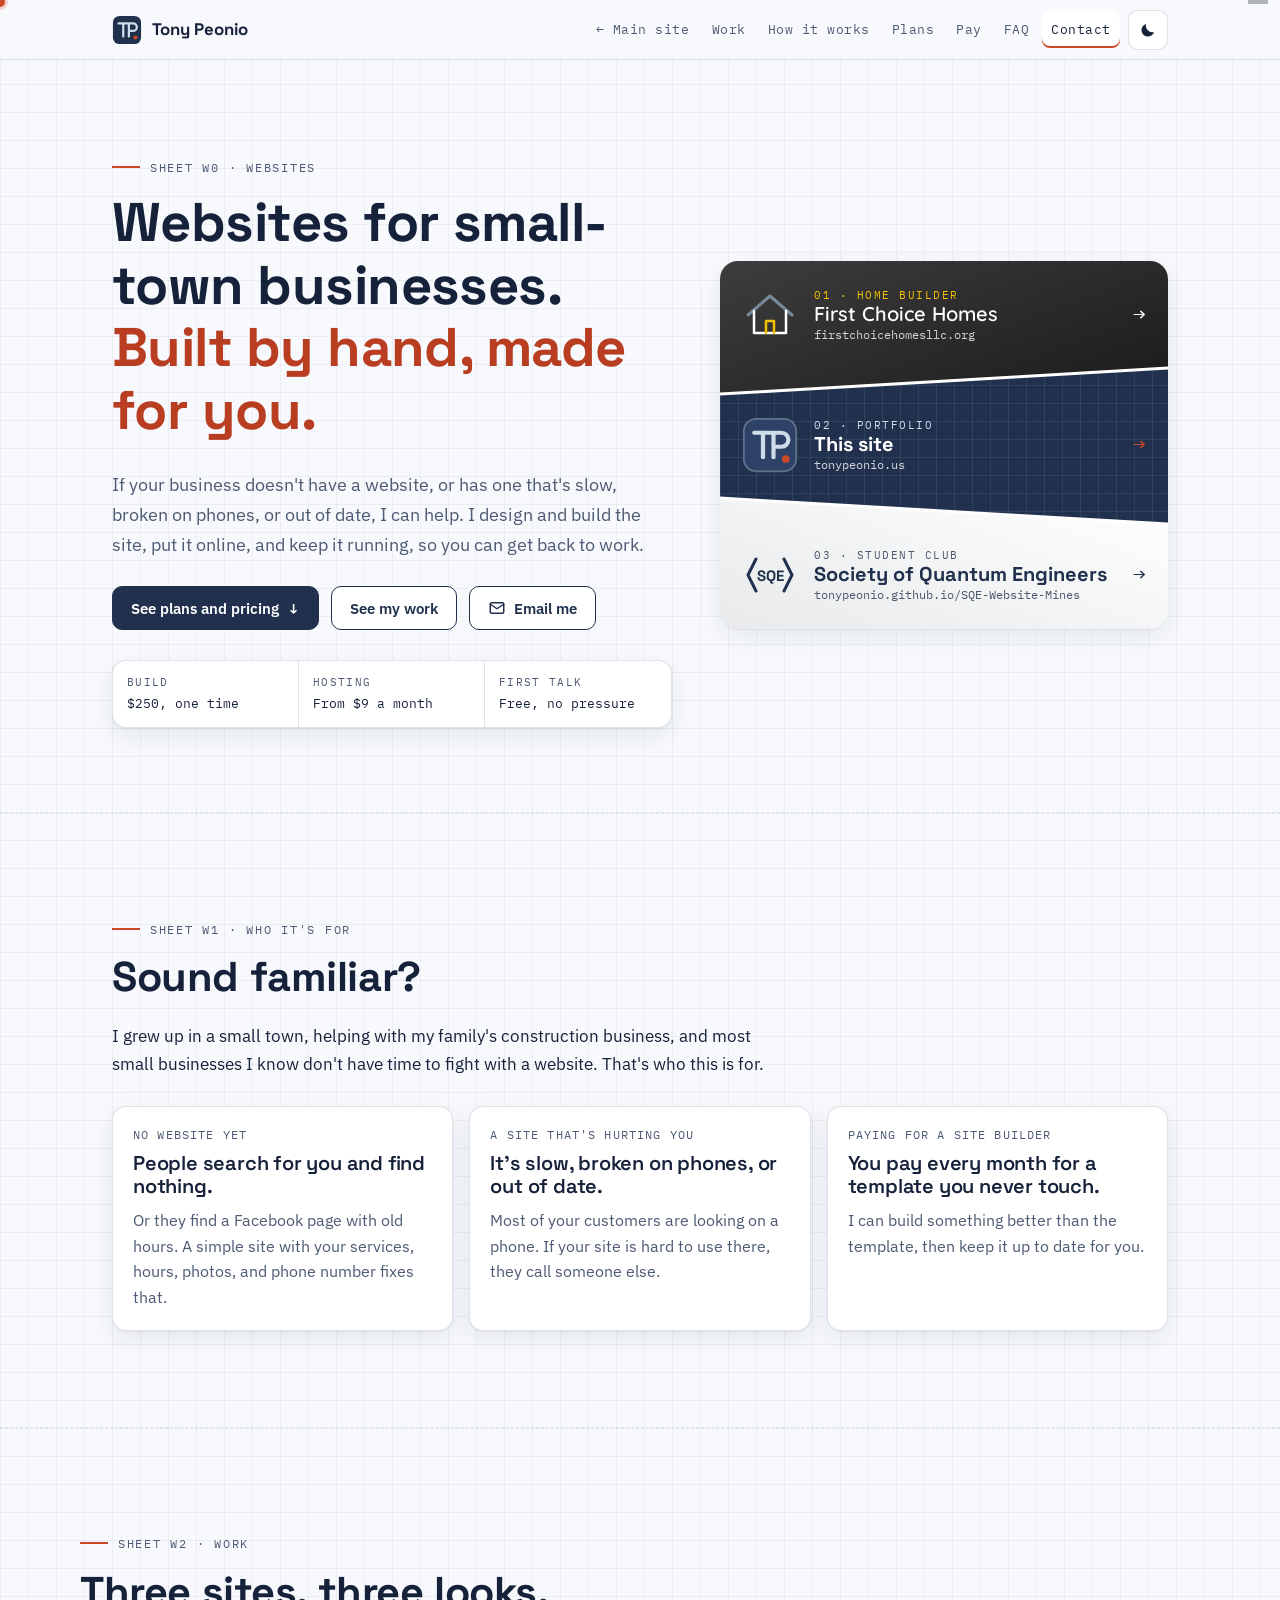
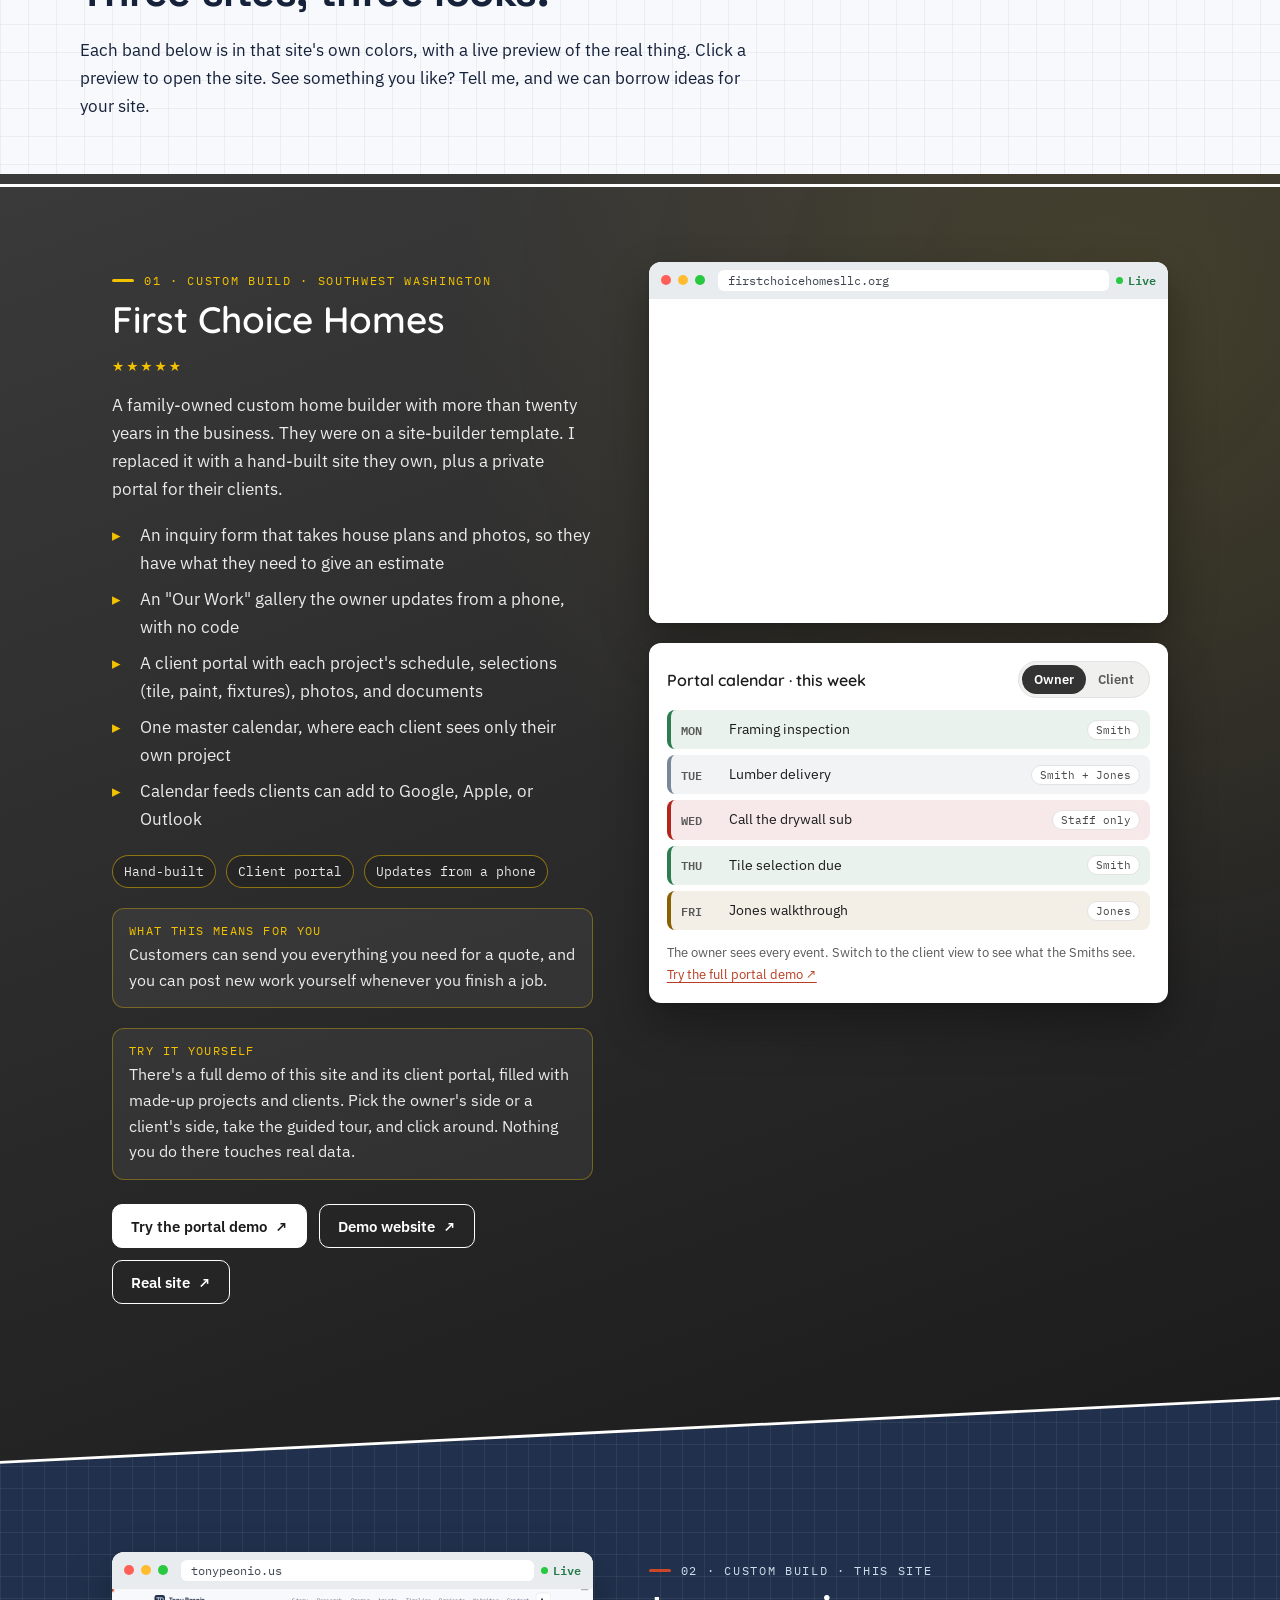
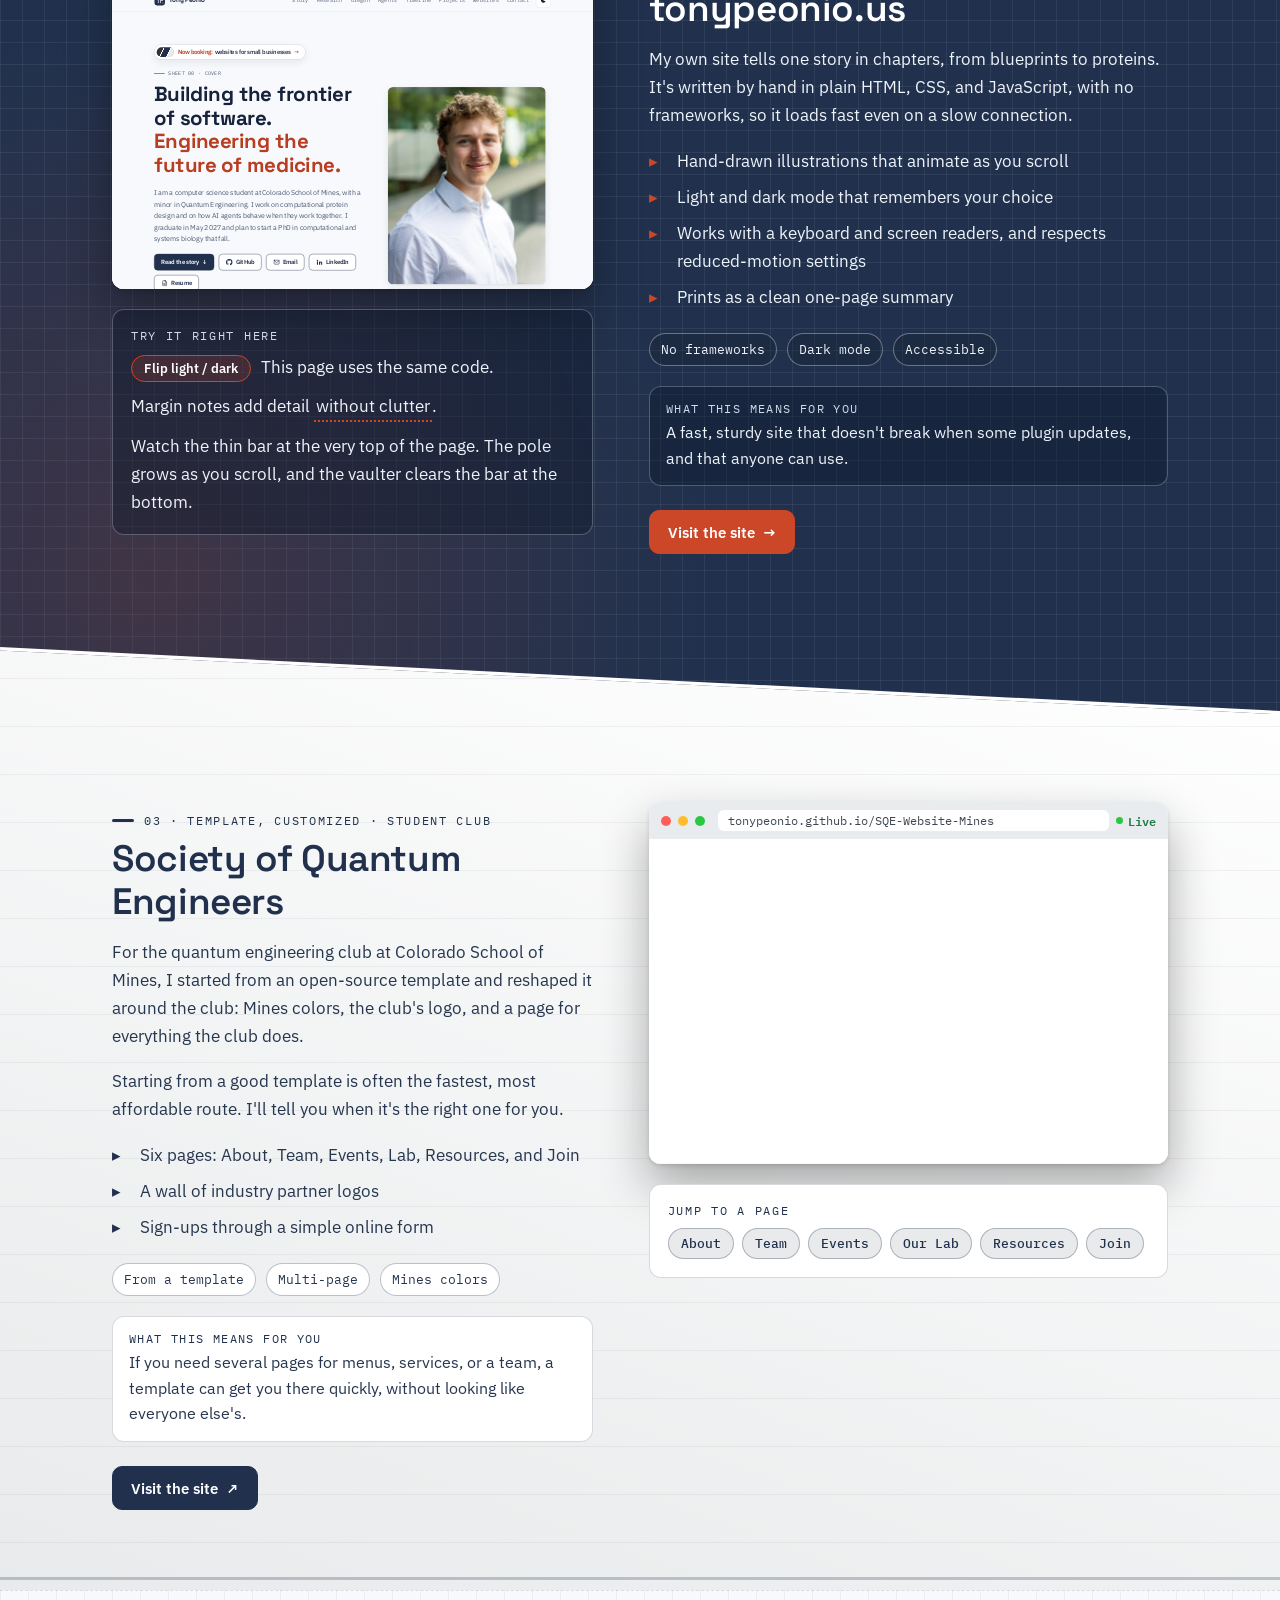
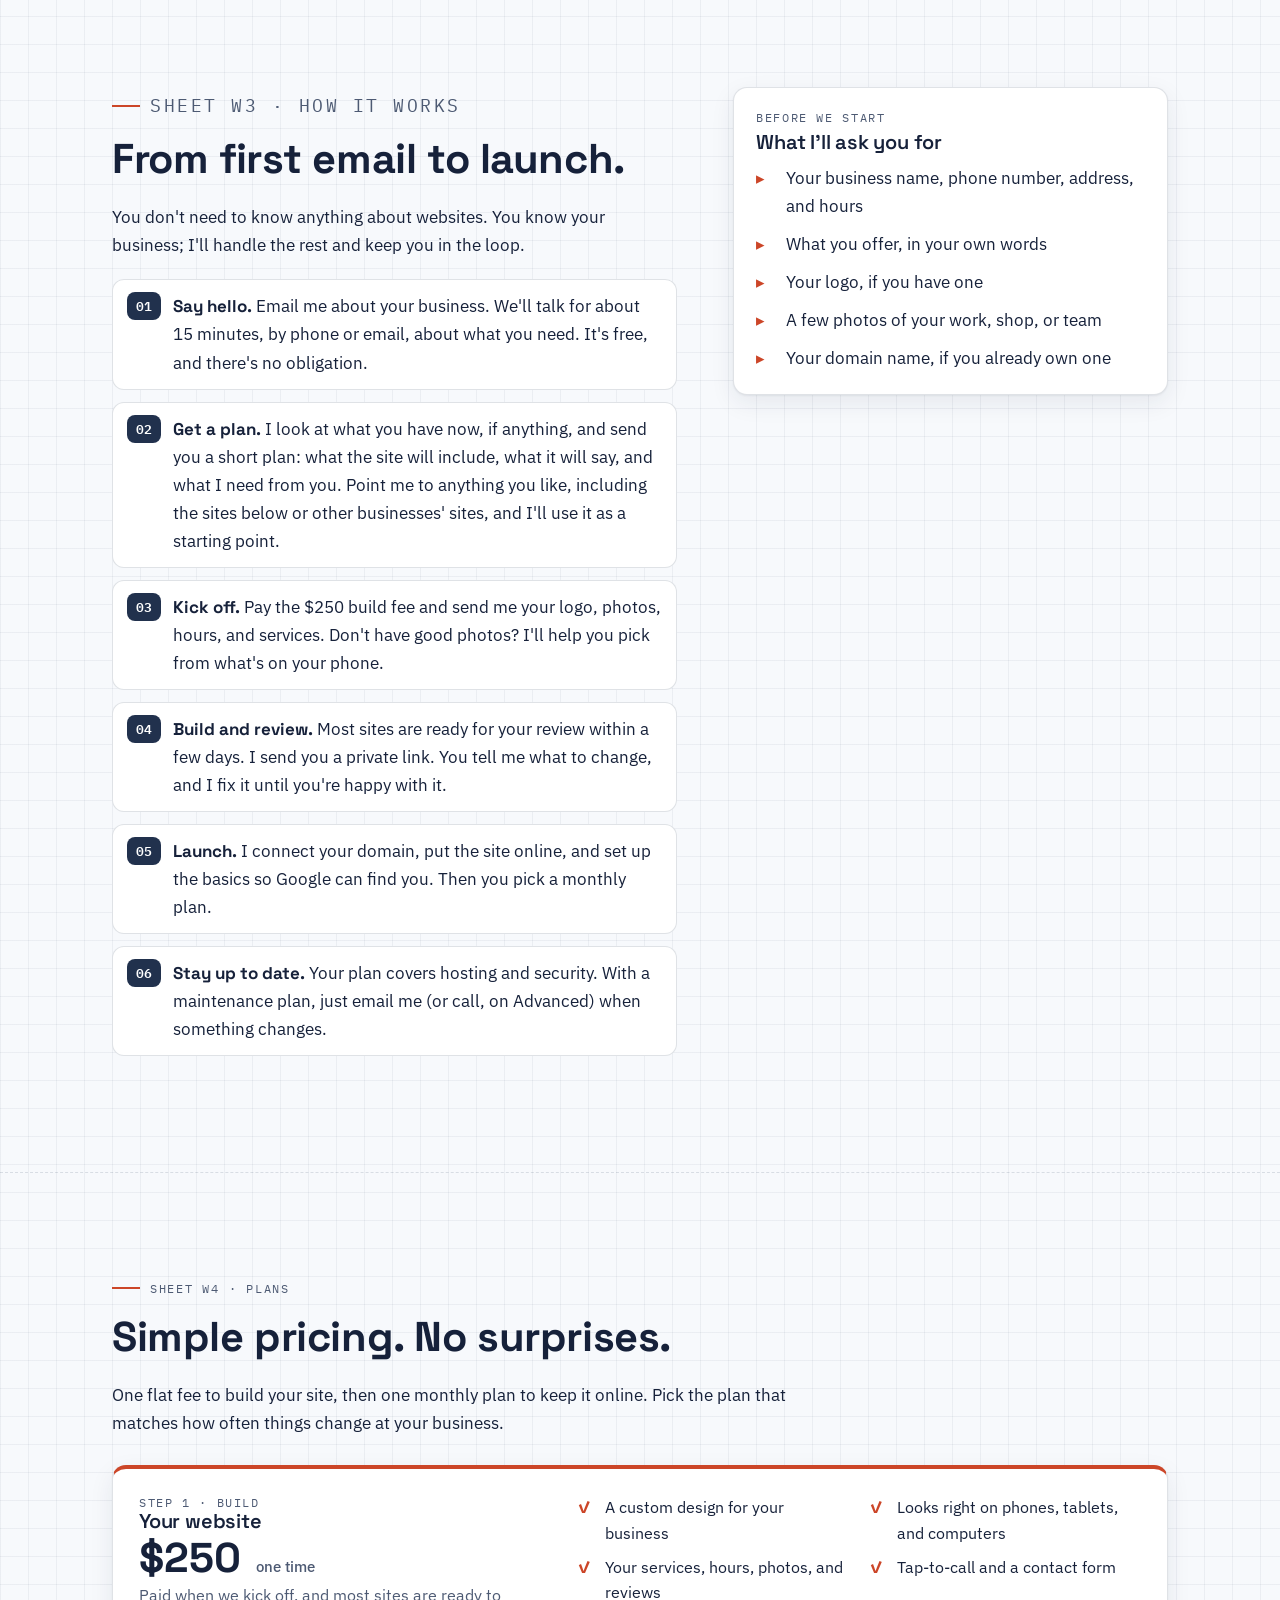
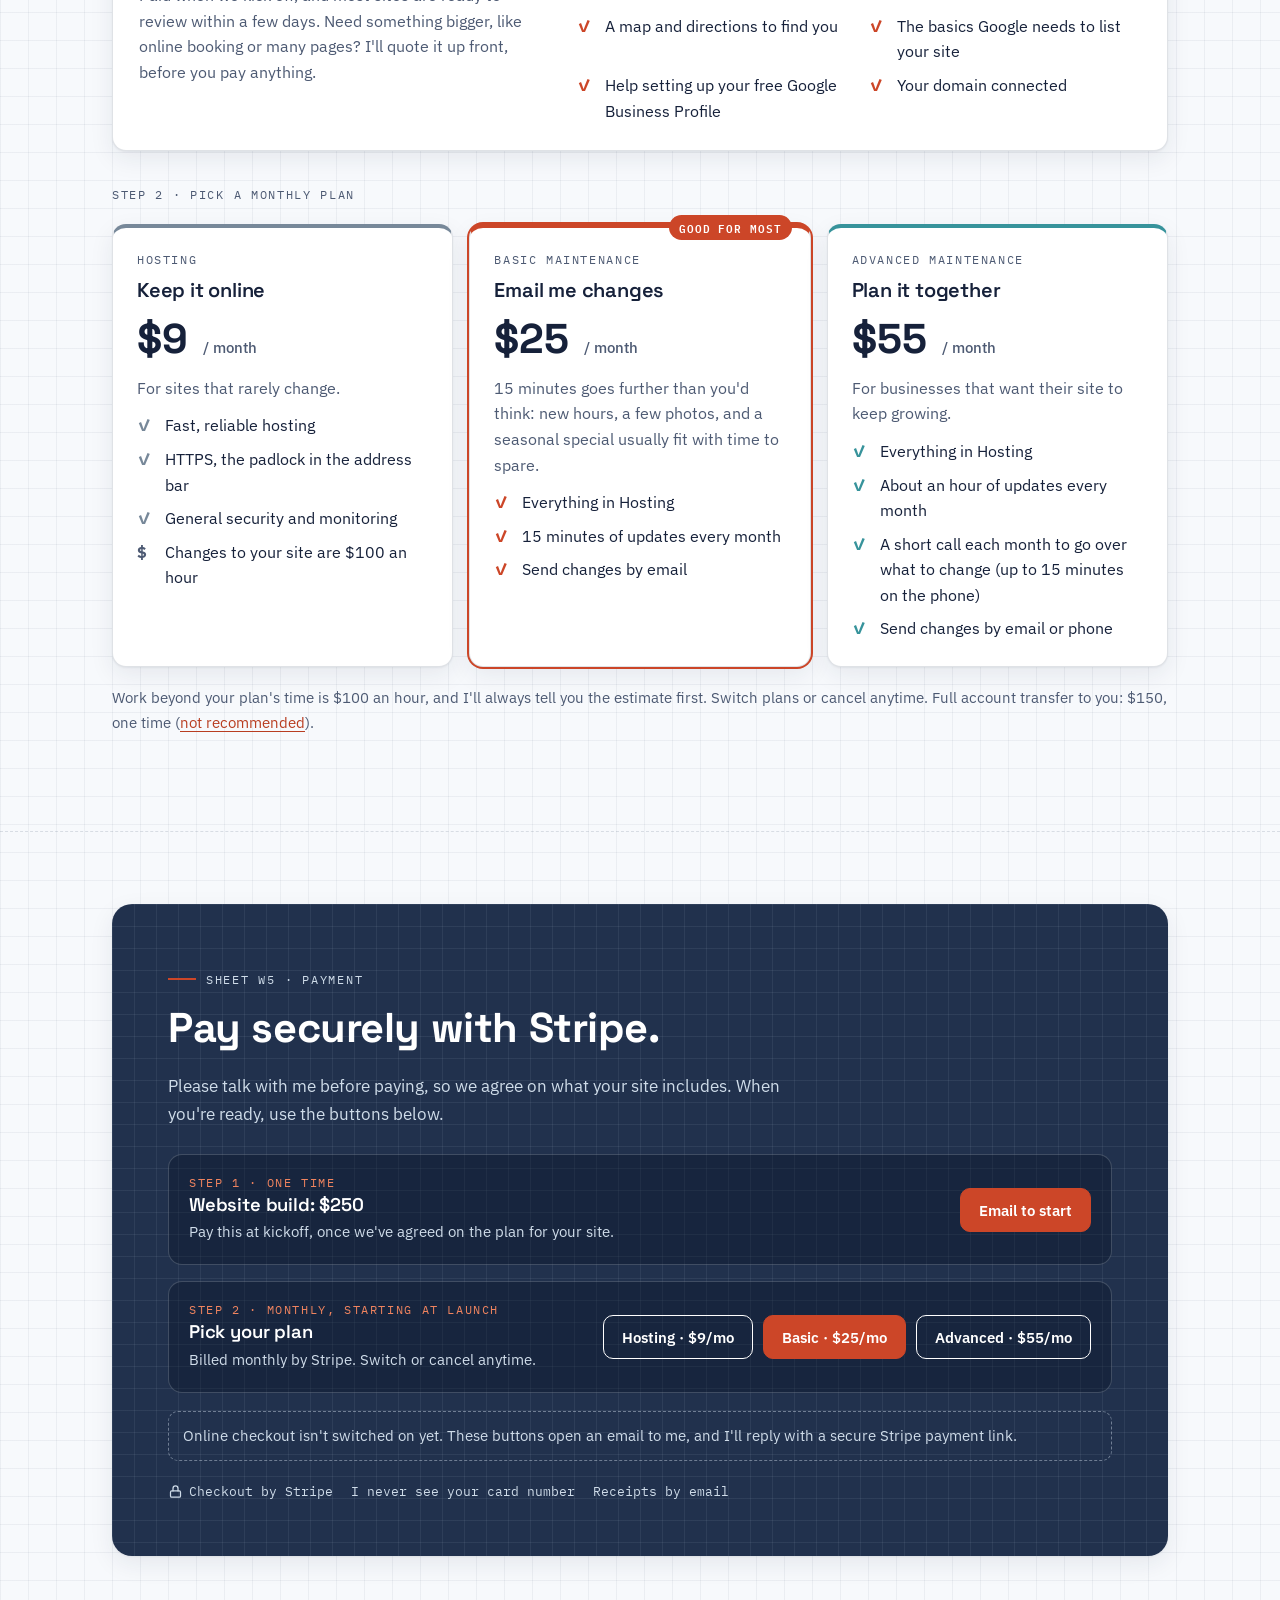
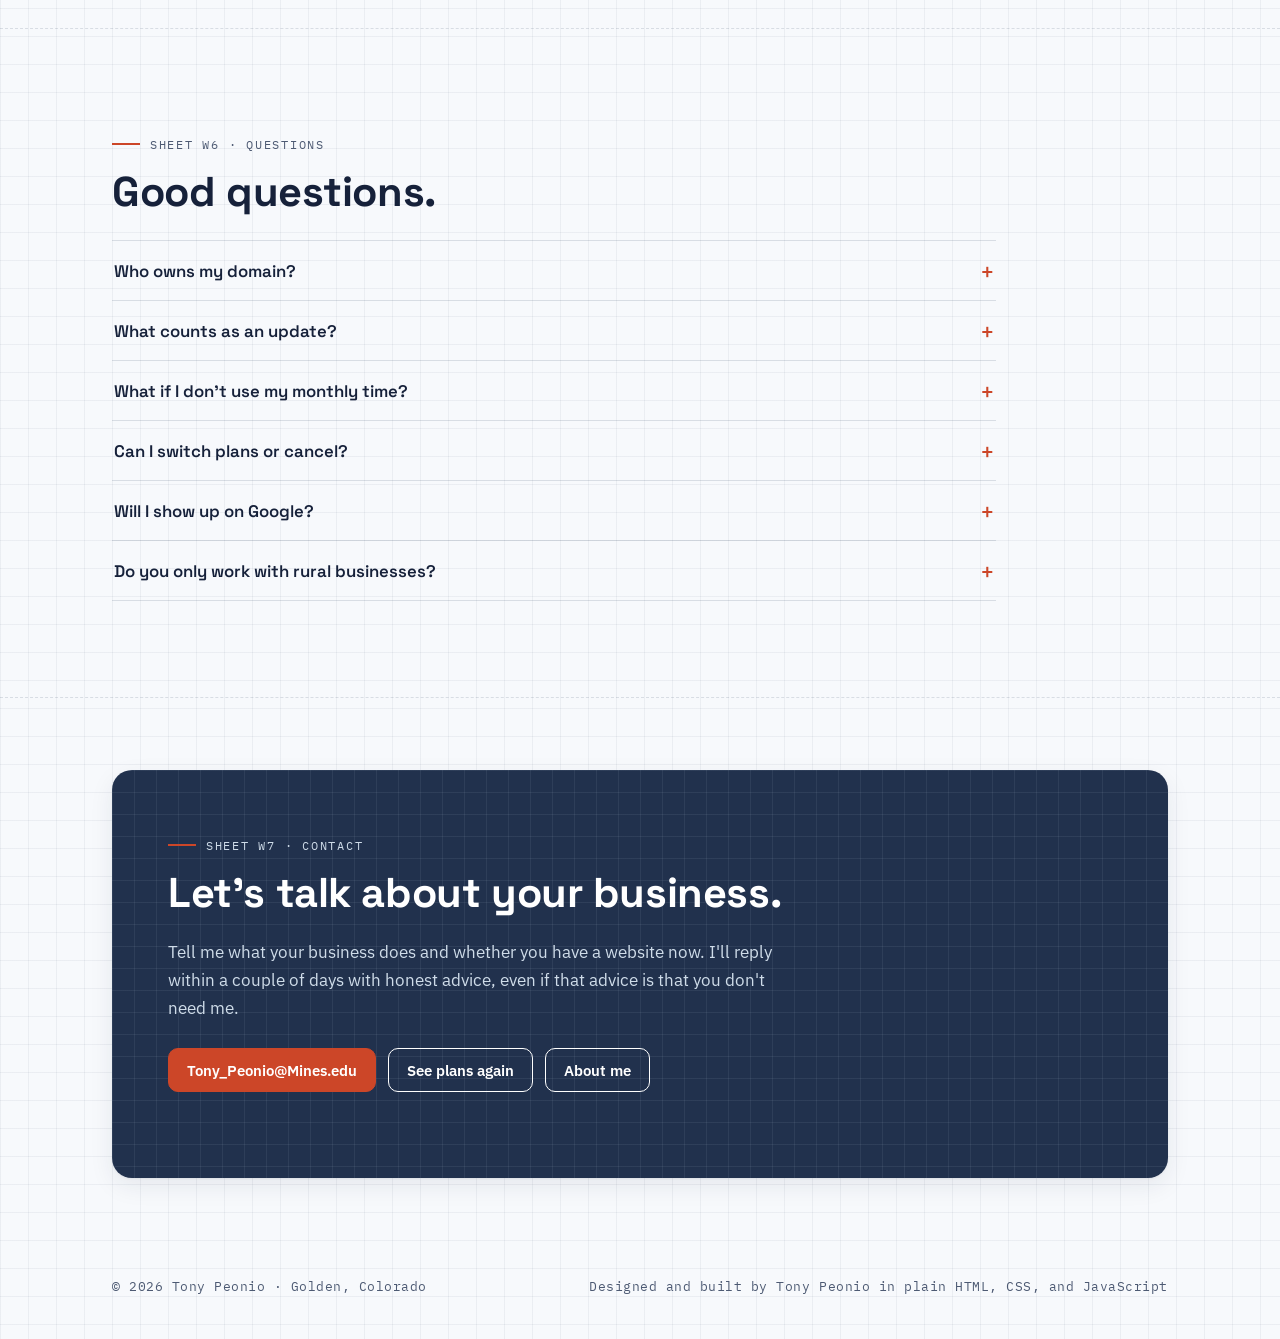
==== commit e841852d: "Link the First Choice Homes demo from the websites page Adds a "Try it yourself" callout with button" ====
--- a/websites/index.html
+++ b/websites/index.html
@@ -197,8 +197,11 @@
                 <span class="stat">Updates from a phone</span>
               </div>
               <p class="band__for"><strong>What this means for you</strong>Customers can send you everything you need for a quote, and you can post new work yourself whenever you finish a job.</p>
+              <p class="band__for"><strong>Try it yourself</strong>There's a full demo of this site and its client portal, filled with made-up projects and clients. Pick the owner's side or a client's side, take the guided tour, and click around. Nothing you do there touches real data.</p>
               <div class="hero__actions">
-                <a class="btn btn--primary" href="https://firstchoicehomesllc.org" target="_blank" rel="noopener">Visit the site <span aria-hidden="true">↗</span></a>
+                <a class="btn btn--primary" href="https://firstchoicehomesllc.org/demo-k7m2q9/app/" target="_blank" rel="noopener nofollow">Try the portal demo <span aria-hidden="true">↗</span></a>
+                <a class="btn" href="https://firstchoicehomesllc.org/demo-k7m2q9/" target="_blank" rel="noopener nofollow">Demo website <span aria-hidden="true">↗</span></a>
+                <a class="btn" href="https://firstchoicehomesllc.org" target="_blank" rel="noopener">Real site <span aria-hidden="true">↗</span></a>
               </div>
             </div>
             <div class="band__side">
@@ -224,7 +227,7 @@
                   <li class="ev" style="--c:#2e7d4f"><span class="ev__day">Thu</span><span>Tile selection due</span><span class="ev__tag"><span class="owner-only">Smith</span><span class="client-only">Your home</span></span></li>
                   <li class="ev" style="--c:#8a6100" data-private><span class="ev__day">Fri</span><span>Jones walkthrough</span><span class="ev__tag">Jones</span></li>
                 </ul>
-                <p class="portal__note"><span class="owner-only">The owner sees every event. Switch to the client view to see what the Smiths see.</span><span class="client-only">The Smiths see only their own events. They see the shared lumber delivery, but never the Jones project or staff-only items.</span></p>
+                <p class="portal__note"><span class="owner-only">The owner sees every event. Switch to the client view to see what the Smiths see.</span><span class="client-only">The Smiths see only their own events. They see the shared lumber delivery, but never the Jones project or staff-only items.</span> <a href="https://firstchoicehomesllc.org/demo-k7m2q9/app/" target="_blank" rel="noopener nofollow">Try the full portal demo ↗</a></p>
               </div>
             </div>
           </div>
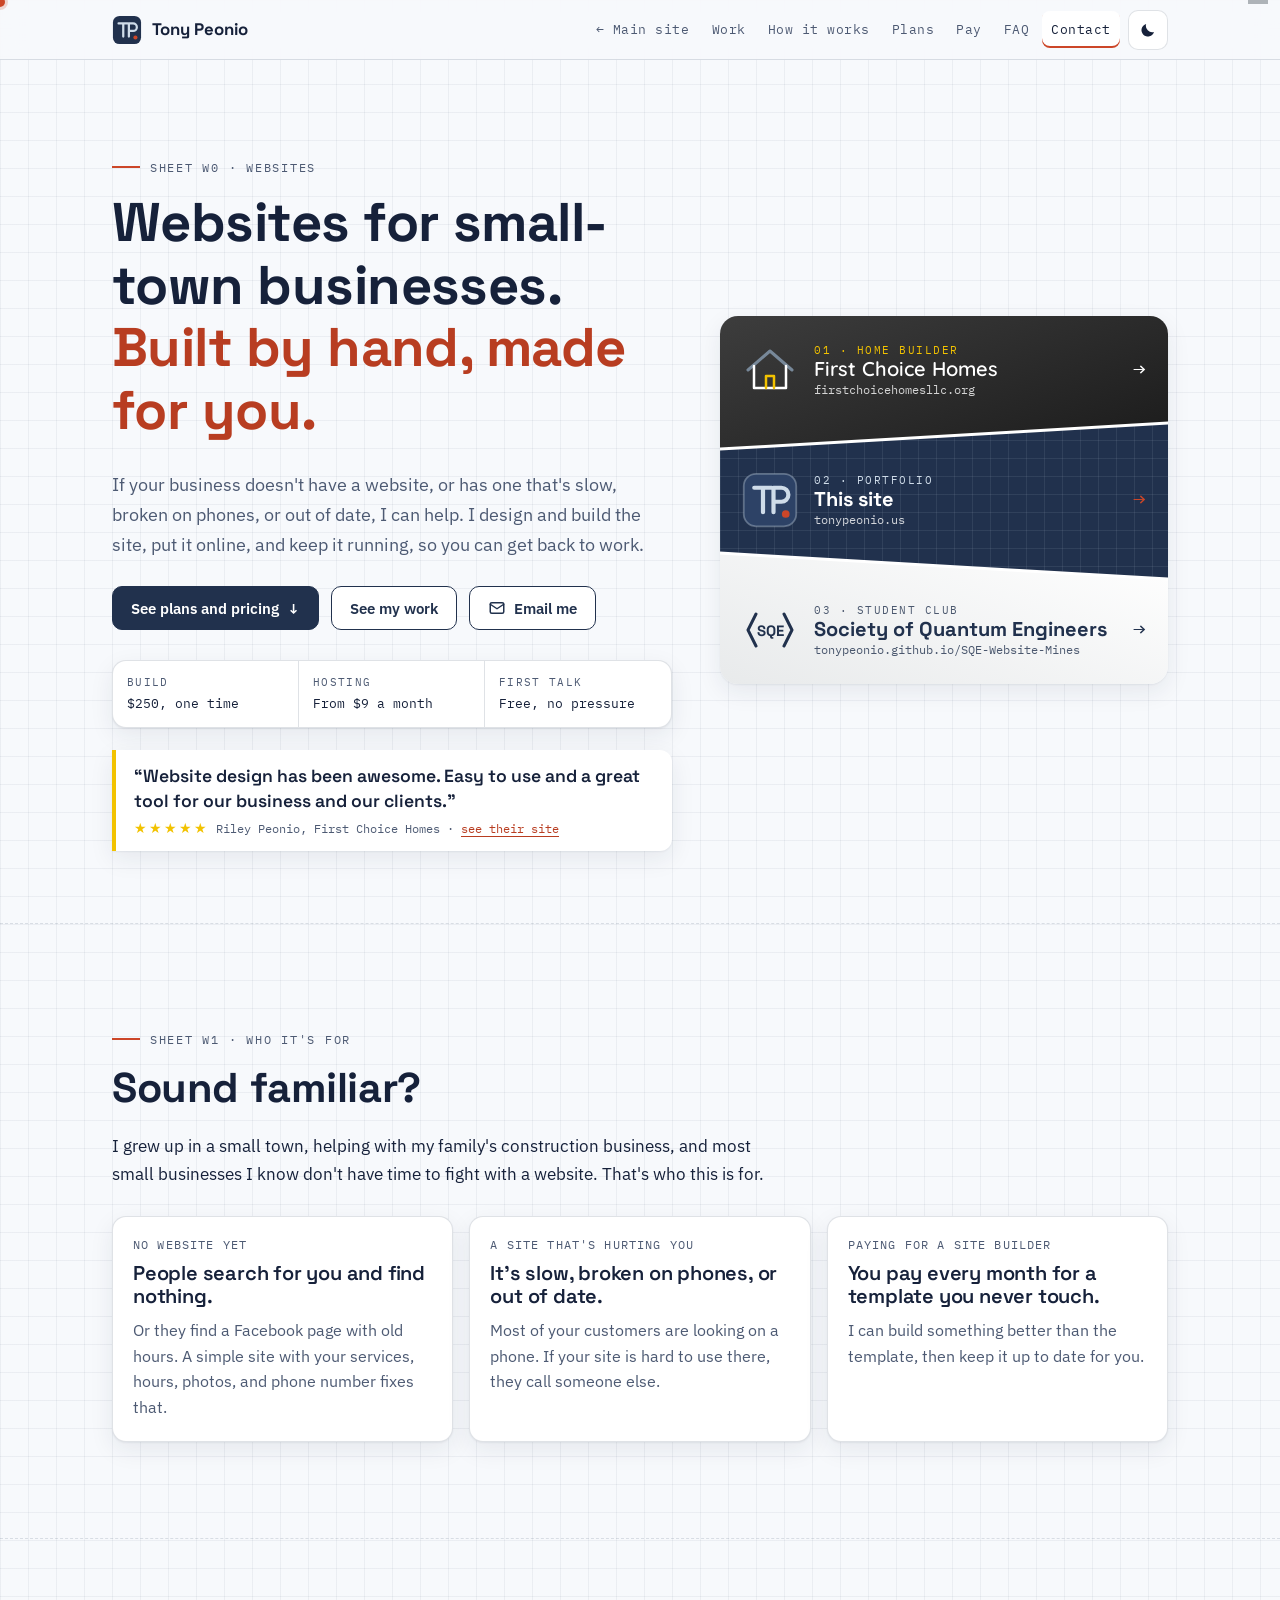
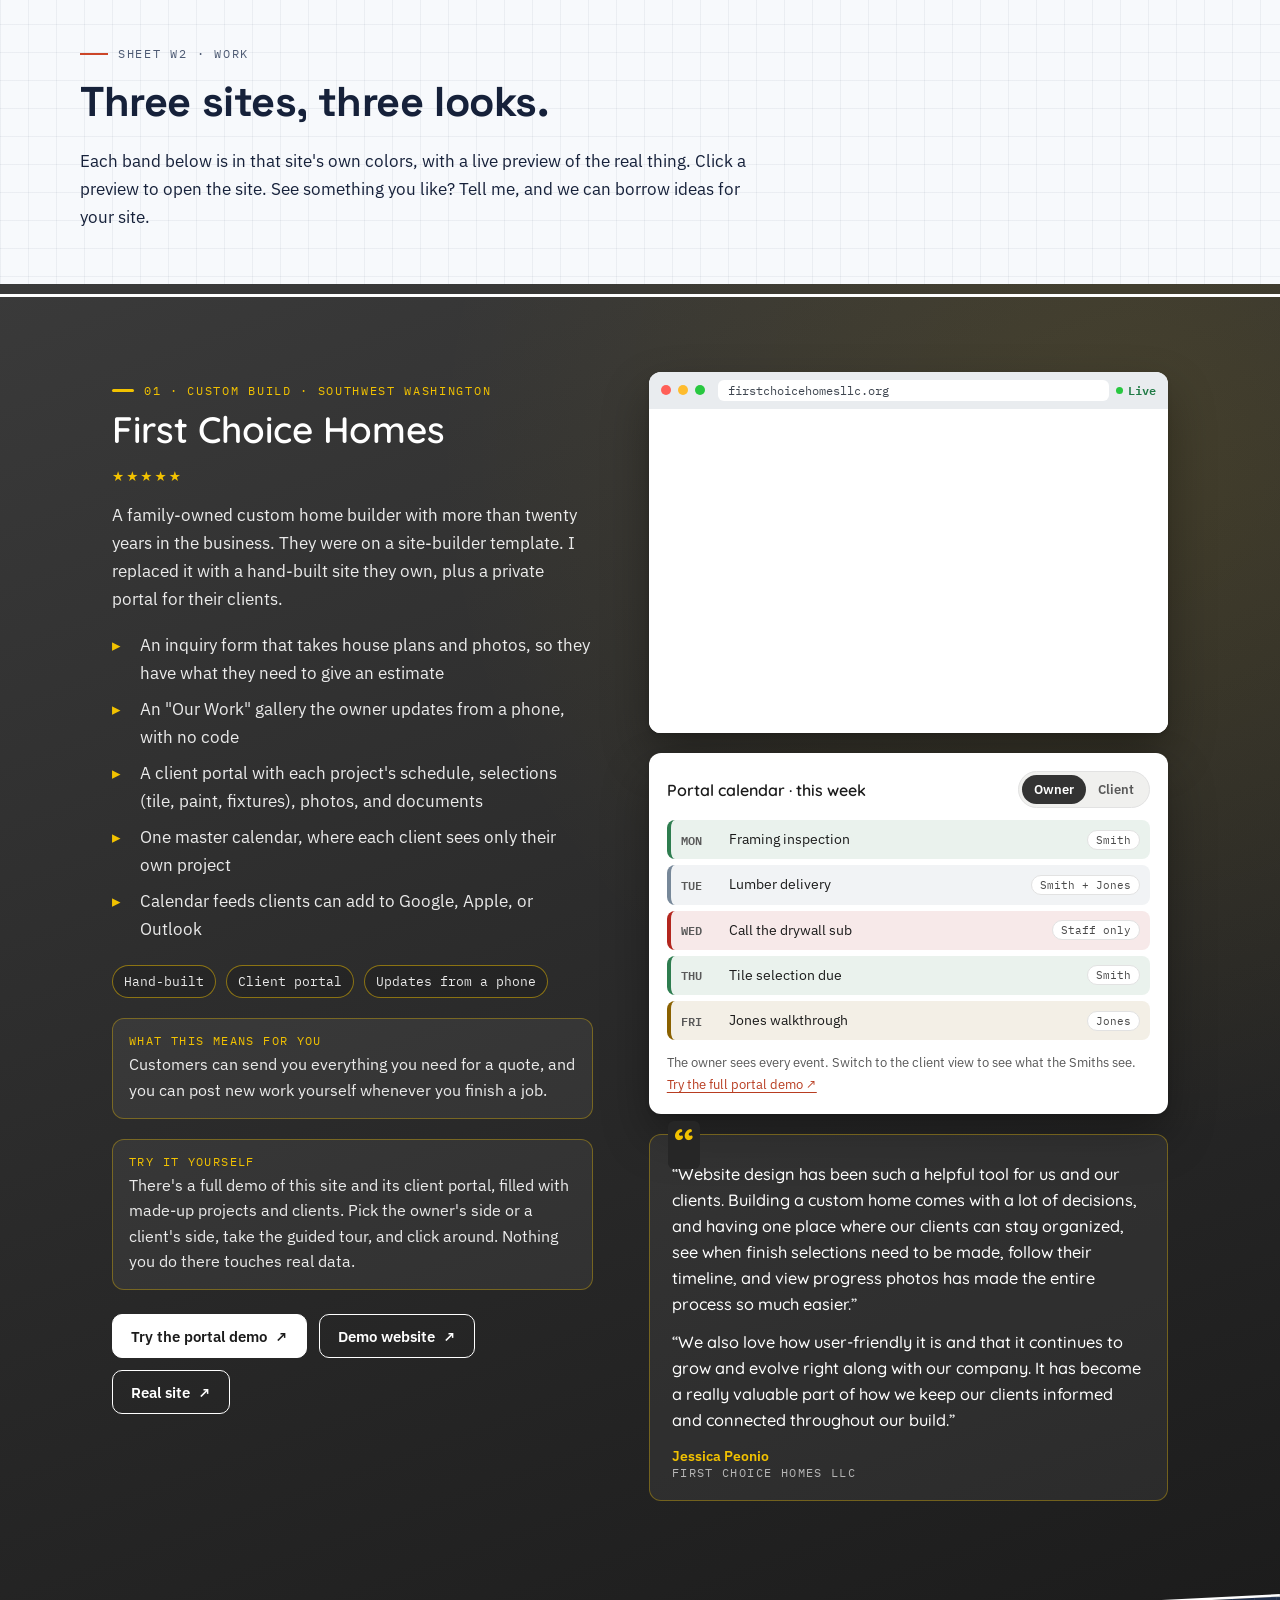
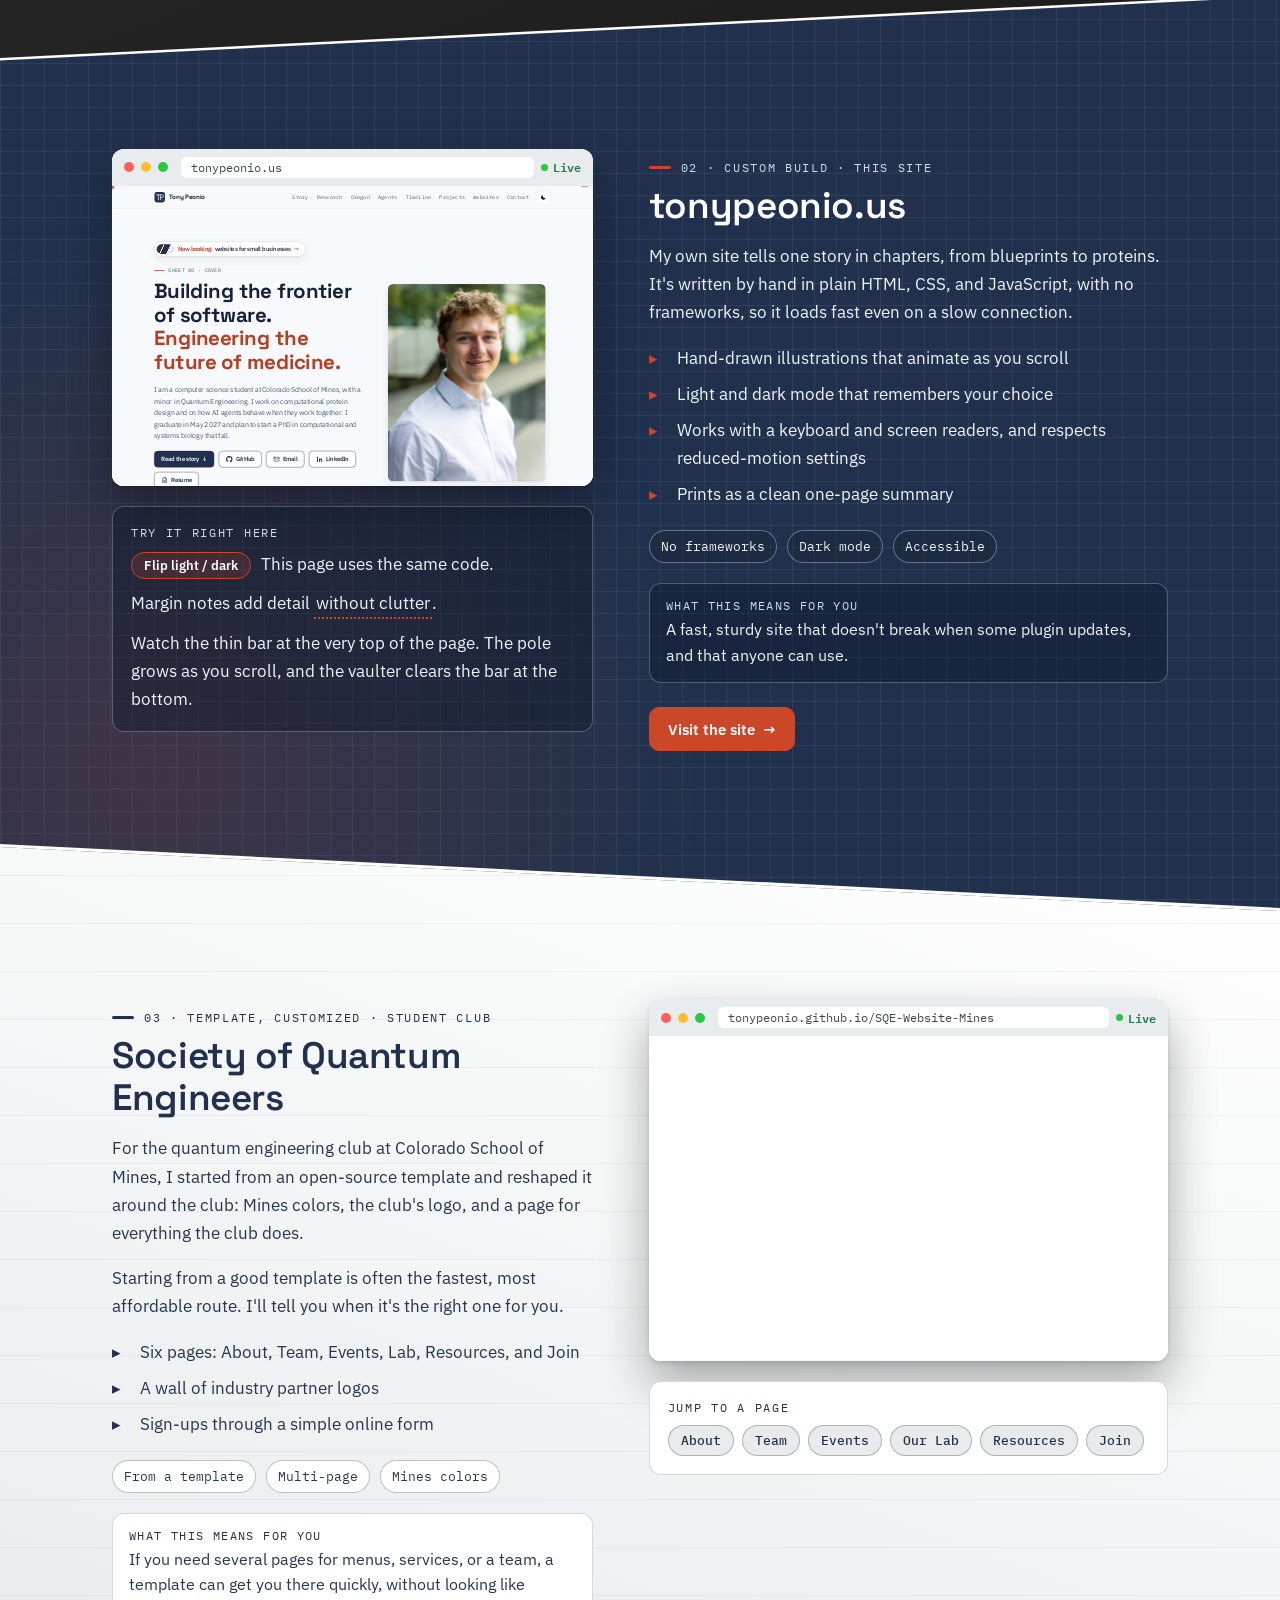
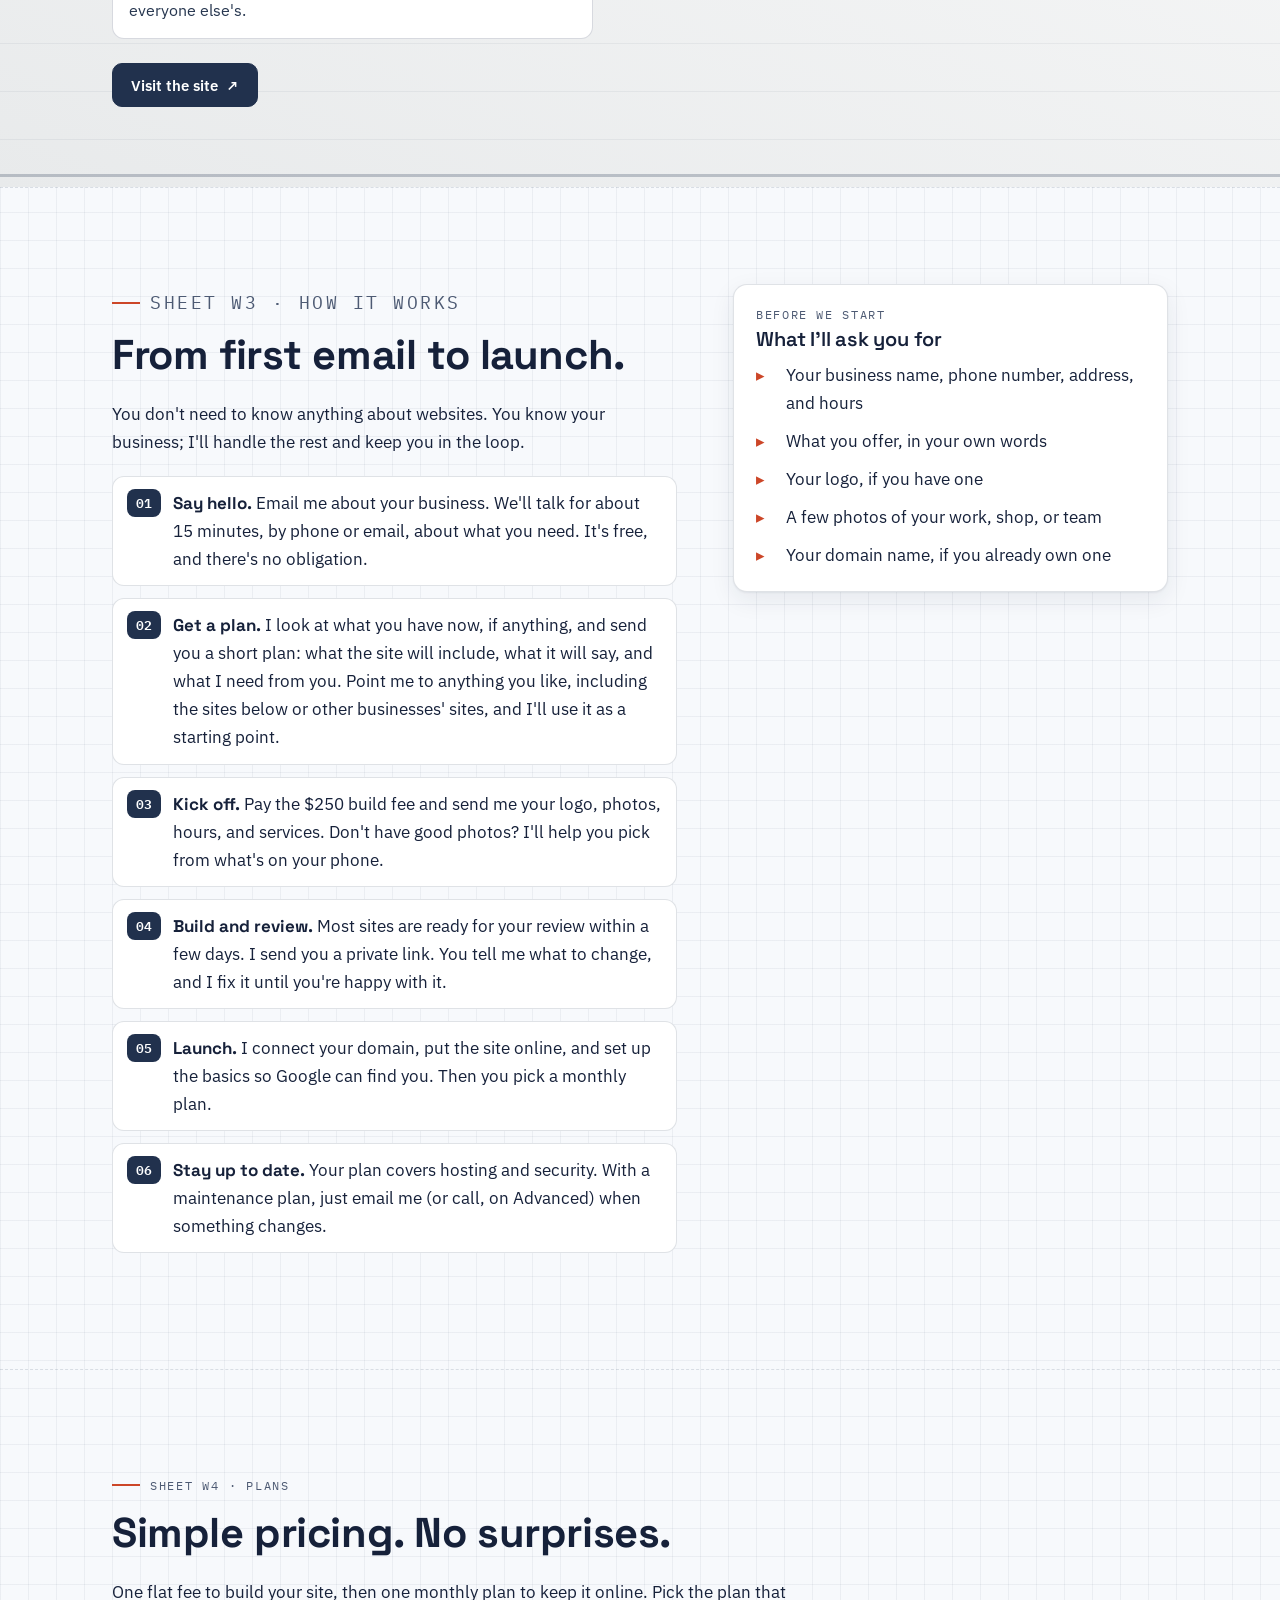
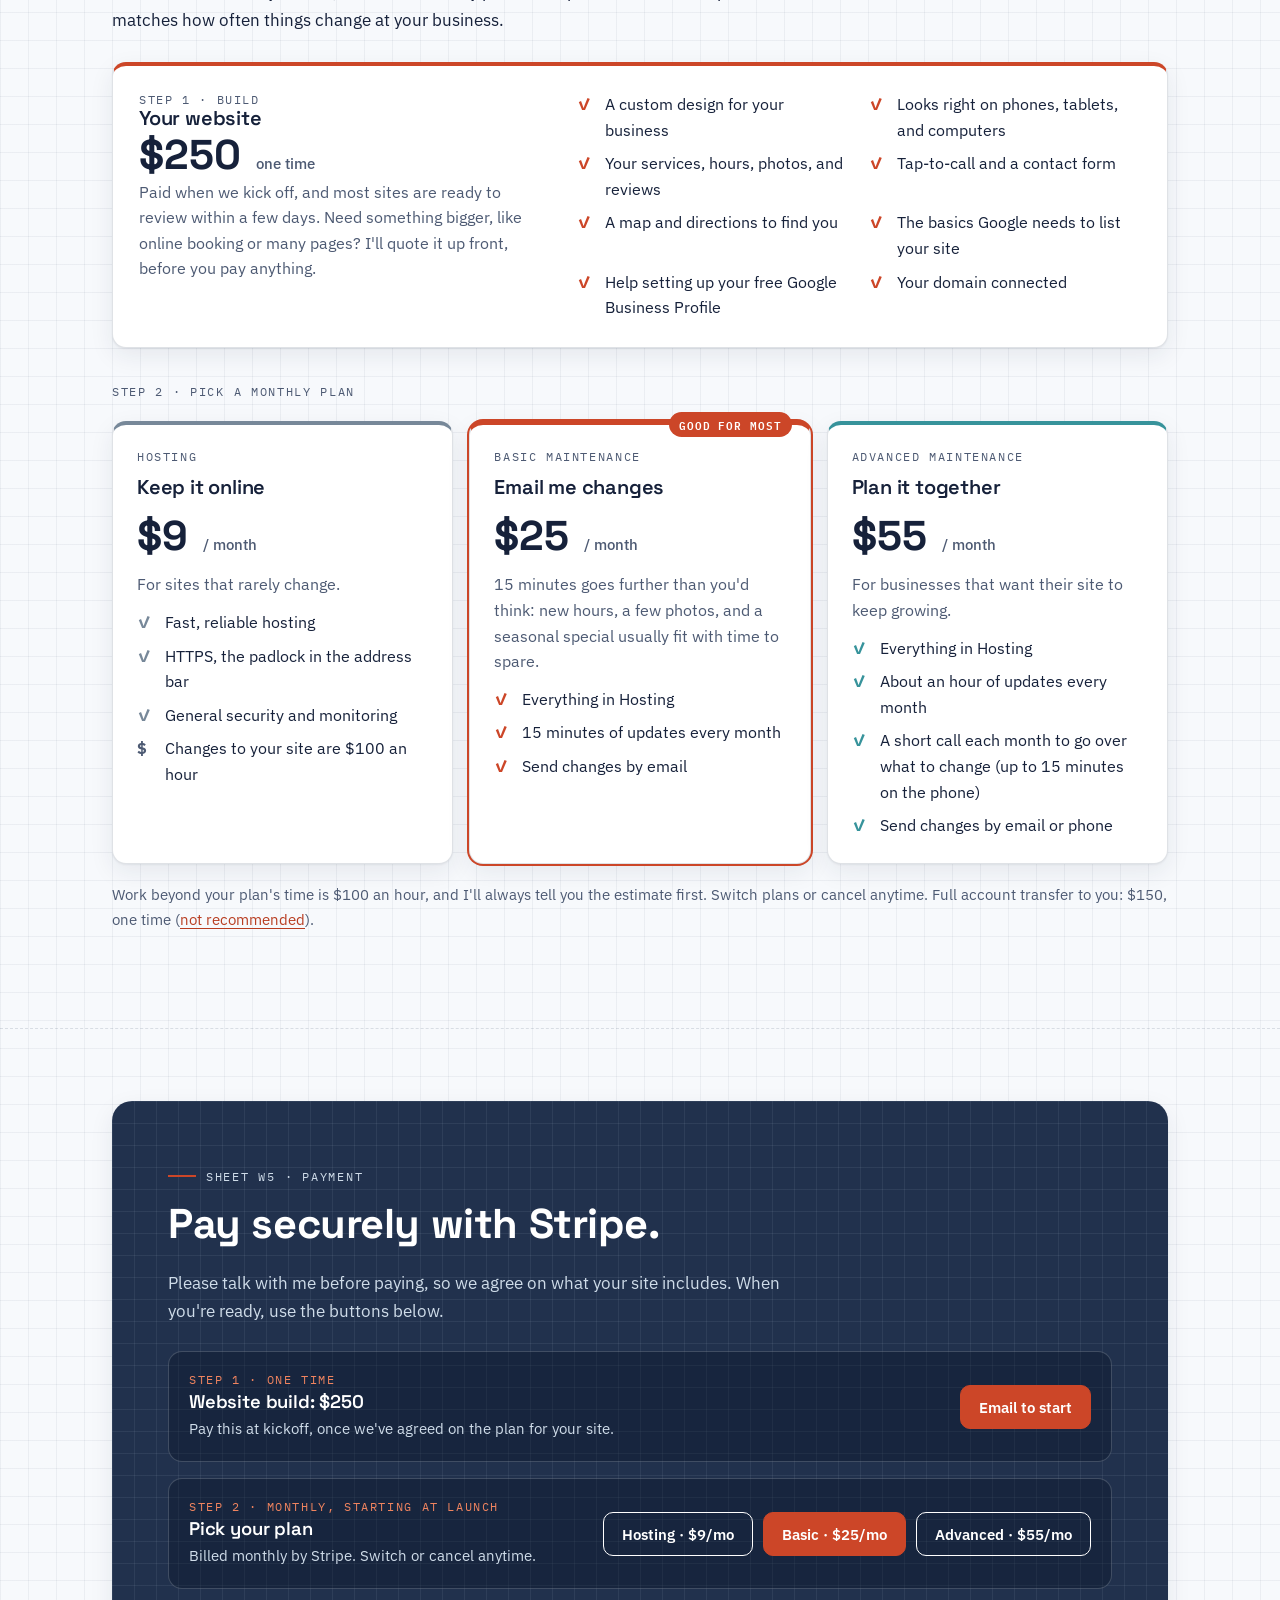
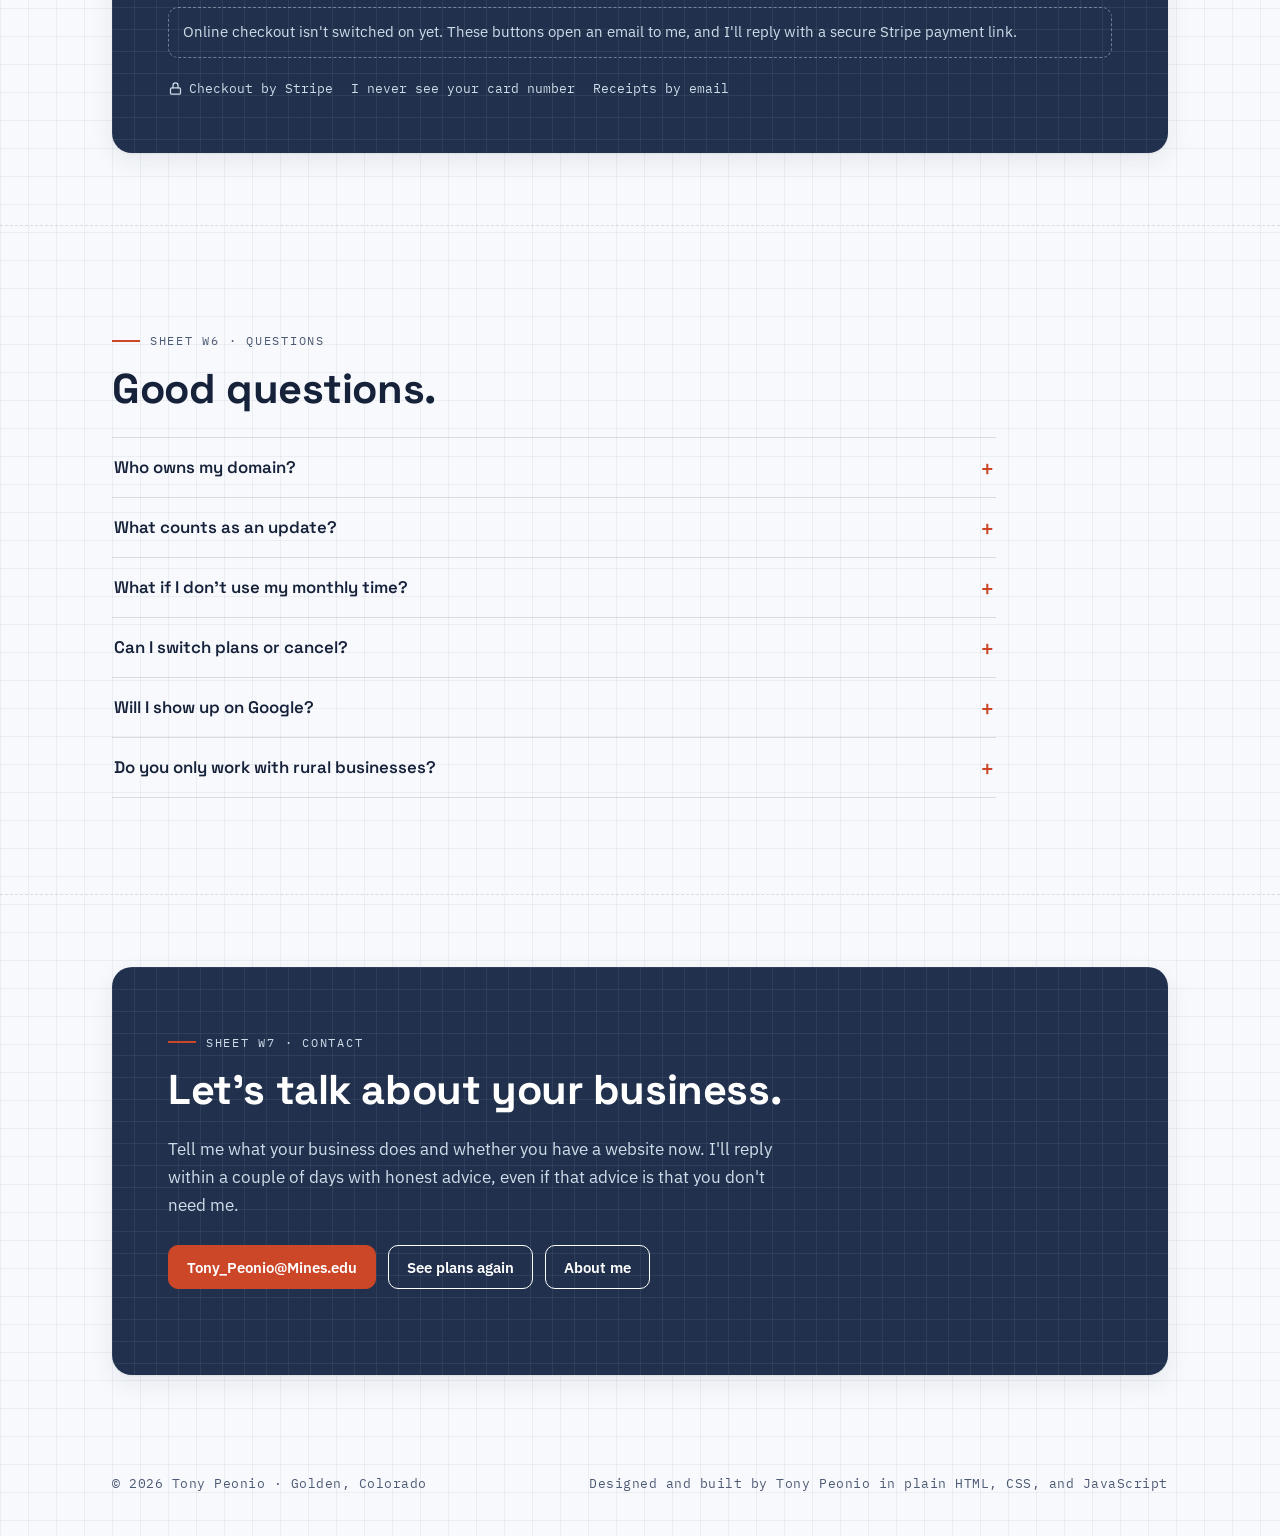
==== commit 9c74685f: "Add First Choice Homes testimonials to the websites page Riley Peonio's short quote sits under the h" ====
--- a/websites/index.html
+++ b/websites/index.html
@@ -20,7 +20,7 @@
   <link rel="preconnect" href="https://fonts.gstatic.com" crossorigin>
   <!-- Quicksand is First Choice Homes' heading font, used in its band -->
   <link href="https://fonts.googleapis.com/css2?family=IBM+Plex+Mono:wght@400;500;600&family=IBM+Plex+Sans:ital,wght@0,400;0,500;0,600;1,400&family=Quicksand:wght@500;600&family=Space+Grotesk:wght@500;600;700&display=swap" rel="stylesheet">
-  <link rel="stylesheet" href="../assets/css/style.css?v=7">
+  <link rel="stylesheet" href="../assets/css/style.css?v=8">
   <script>
     // Runs before paint: mark JS as available and apply a saved light/dark choice (no flash)
     document.documentElement.classList.add("js");
@@ -99,6 +99,10 @@
             <div><dt>Hosting</dt><dd>From $9 a month</dd></div>
             <div><dt>First talk</dt><dd>Free, no pressure</dd></div>
           </dl>
+          <figure class="shout">
+            <blockquote><p>“Website design has been awesome. Easy to use and a great tool for our business and our clients.”</p></blockquote>
+            <figcaption><span class="stars" aria-hidden="true">★★★★★</span> Riley Peonio, First Choice Homes · <a href="#fch">see their site</a></figcaption>
+          </figure>
         </div>
 
         <nav class="tri" aria-label="Websites I have built">
@@ -229,6 +233,13 @@
                 </ul>
                 <p class="portal__note"><span class="owner-only">The owner sees every event. Switch to the client view to see what the Smiths see.</span><span class="client-only">The Smiths see only their own events. They see the shared lumber delivery, but never the Jones project or staff-only items.</span> <a href="https://firstchoicehomesllc.org/demo-k7m2q9/app/" target="_blank" rel="noopener nofollow">Try the full portal demo ↗</a></p>
               </div>
+              <figure class="testimonial">
+                <blockquote>
+                  <p>“Website design has been such a helpful tool for us and our clients. Building a custom home comes with a lot of decisions, and having one place where our clients can stay organized, see when finish selections need to be made, follow their timeline, and view progress photos has made the entire process so much easier.”</p>
+                  <p>“We also love how user-friendly it is and that it continues to grow and evolve right along with our company. It has become a really valuable part of how we keep our clients informed and connected throughout our build.”</p>
+                </blockquote>
+                <figcaption>Jessica Peonio <span>First Choice Homes LLC</span></figcaption>
+              </figure>
             </div>
           </div>
           <svg class="band__seam" viewBox="0 0 100 100" preserveAspectRatio="none" aria-hidden="true" focusable="false"><line x1="0" y1="100" x2="100" y2="0"/></svg>
--- a/assets/css/style.css
+++ b/assets/css/style.css
@@ -642,6 +642,24 @@
 .band--sqe .stat { border-color: rgba(33, 49, 77, 0.3); background: #fff; }
 .band--sqe a:not(.btn) { color: var(--sqe-navy); }
 
+/* Client testimonials: a short one in the hero, the full one in the FCH band */
+.shout { margin: 22px 0 0; padding: 14px 18px; border-left: 4px solid var(--fch-gold); border-radius: 0 12px 12px 0; background: var(--surface); box-shadow: var(--shadow); }
+.shout blockquote { margin: 0; }
+.shout p { margin: 0; font: 600 1.1rem/1.4 var(--font-head); color: var(--ink); }
+.shout figcaption { margin-top: 6px; font: 0.78rem var(--font-mono); color: var(--muted); }
+.testimonial {
+  position: relative; margin: 0; padding: 26px 22px 20px; border-radius: 12px;
+  background: rgba(255, 255, 255, 0.06); border: 1px solid rgba(242, 194, 0, 0.35);
+}
+.testimonial::before {
+  content: "“"; position: absolute; top: -14px; left: 18px; padding: 0 6px; background: #262626; border-radius: 6px;
+  font: 600 3rem/1 "Quicksand", var(--font-head); color: var(--fch-gold);
+}
+.testimonial blockquote { margin: 0; }
+.testimonial p { margin: 0 0 12px; color: #fff; font: 500 1.02rem/1.6 "Quicksand", var(--font-body); }
+.testimonial figcaption { margin-top: 4px; font: 600 0.9rem var(--font-body); color: var(--fch-gold); }
+.testimonial figcaption span { display: block; font: 0.72rem var(--font-mono); letter-spacing: 0.12em; text-transform: uppercase; color: rgba(255, 255, 255, 0.65); font-weight: 400; }
+
 /* Live preview of a site, scaled down inside a browser window */
 .browser { margin: 0; border-radius: 12px; overflow: hidden; background: #fff; box-shadow: 0 2px 4px rgba(0, 0, 0, 0.12), 0 22px 48px rgba(0, 0, 0, 0.32); }
 .browser__bar { display: flex; align-items: center; gap: 7px; padding: 8px 12px; background: #e9ecef; color: #3f4650; font: 0.72rem var(--font-mono); }
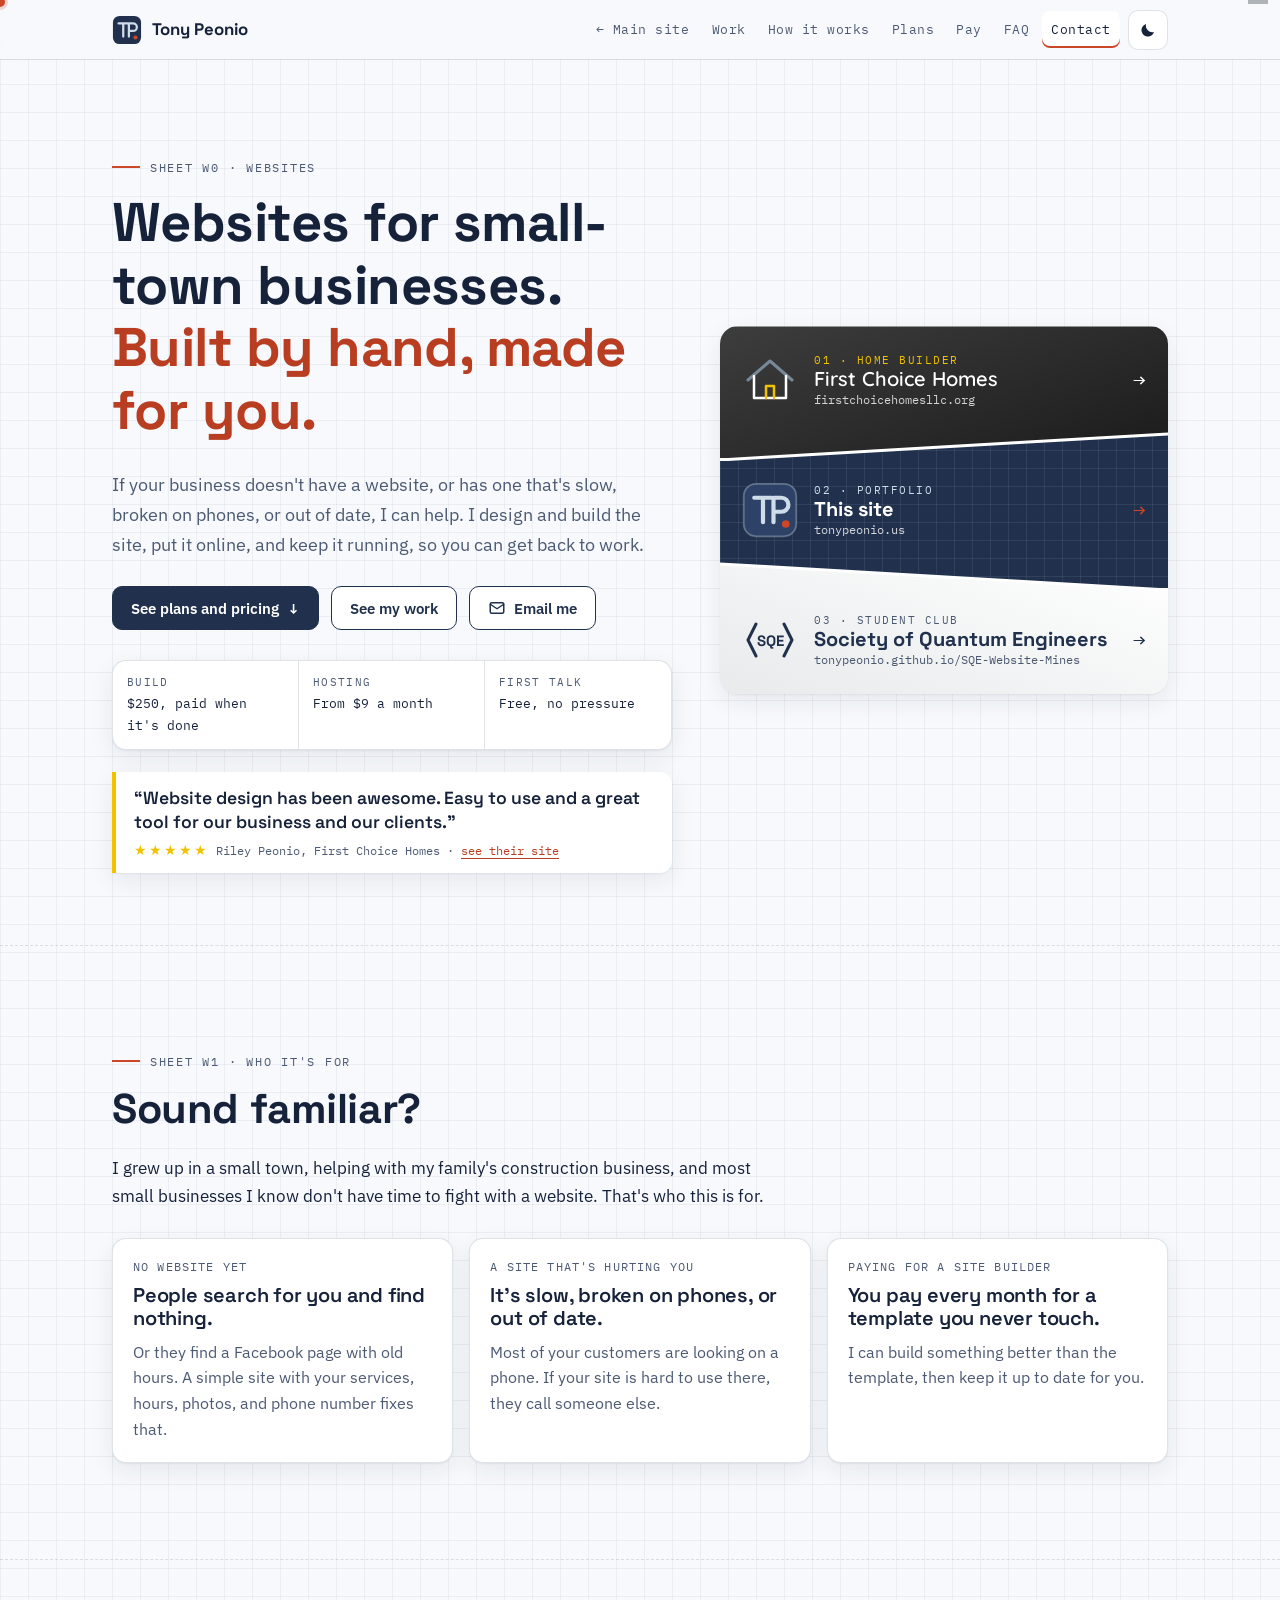
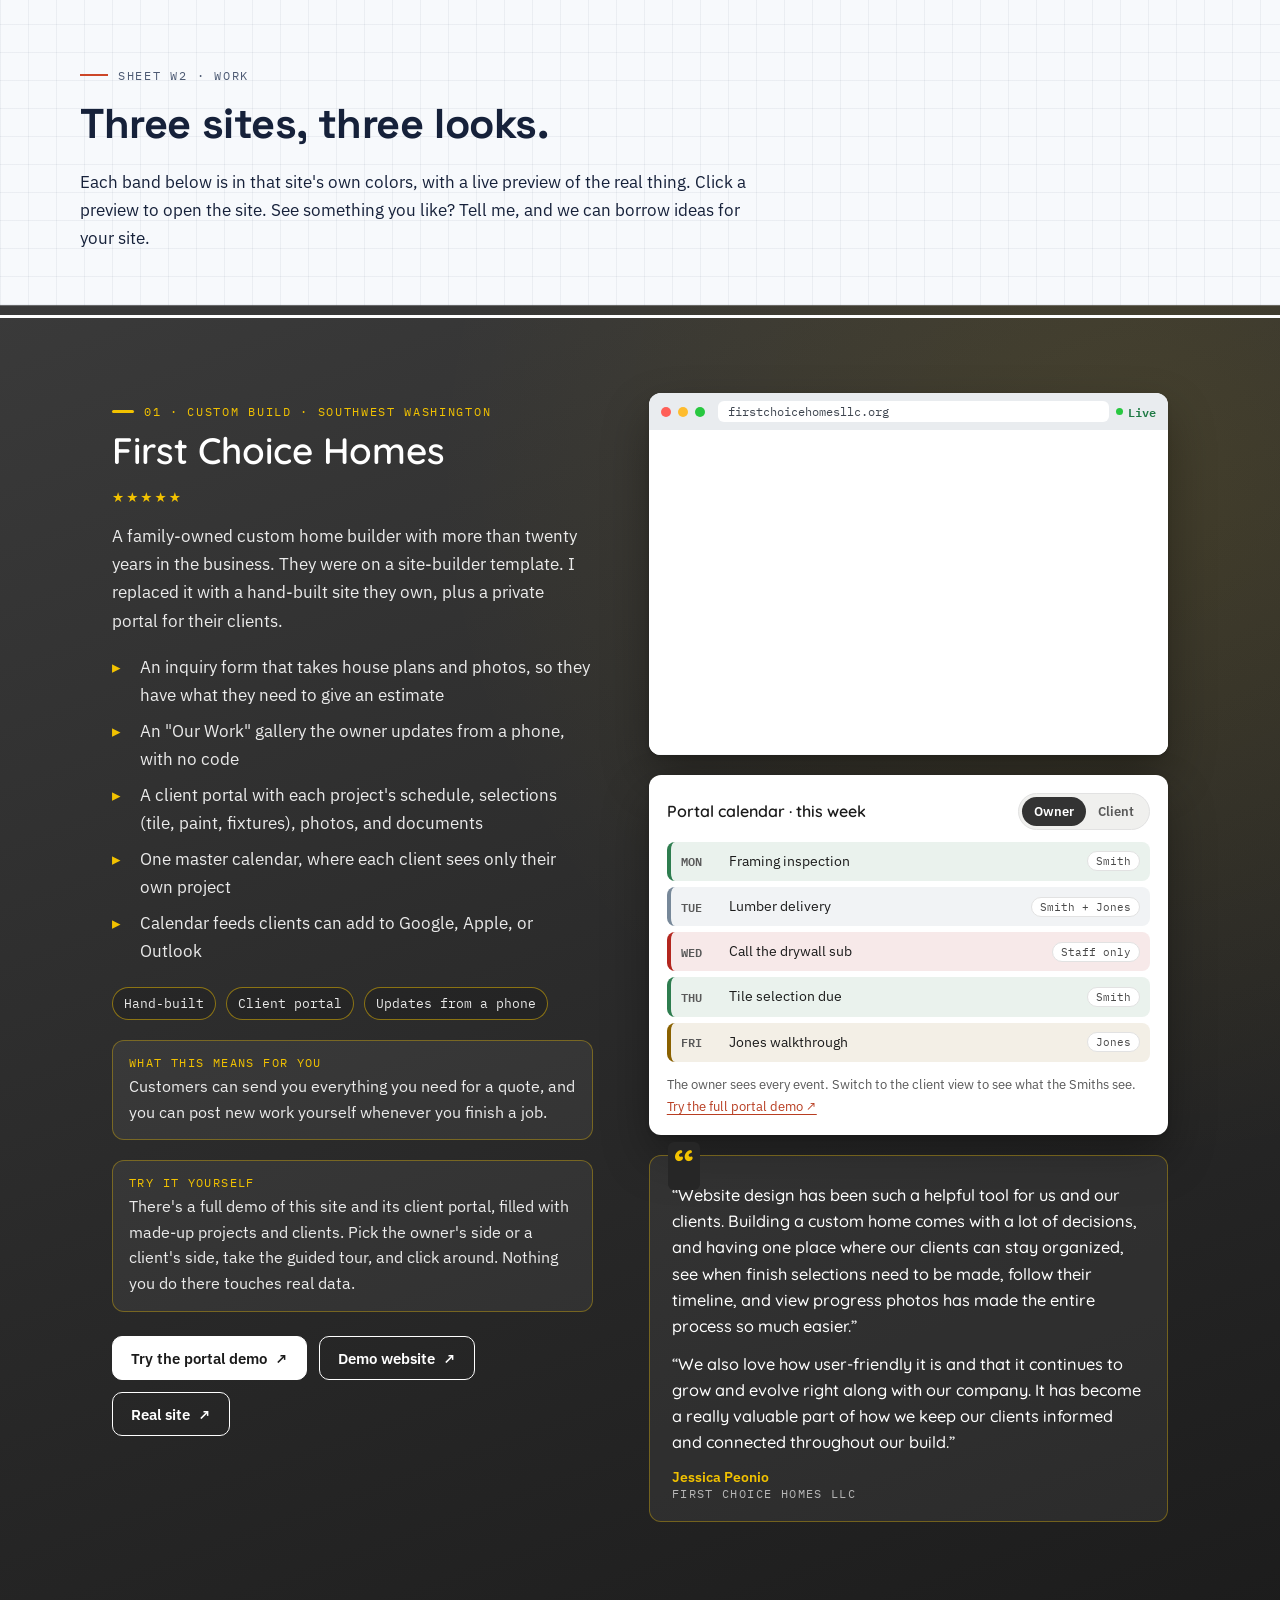
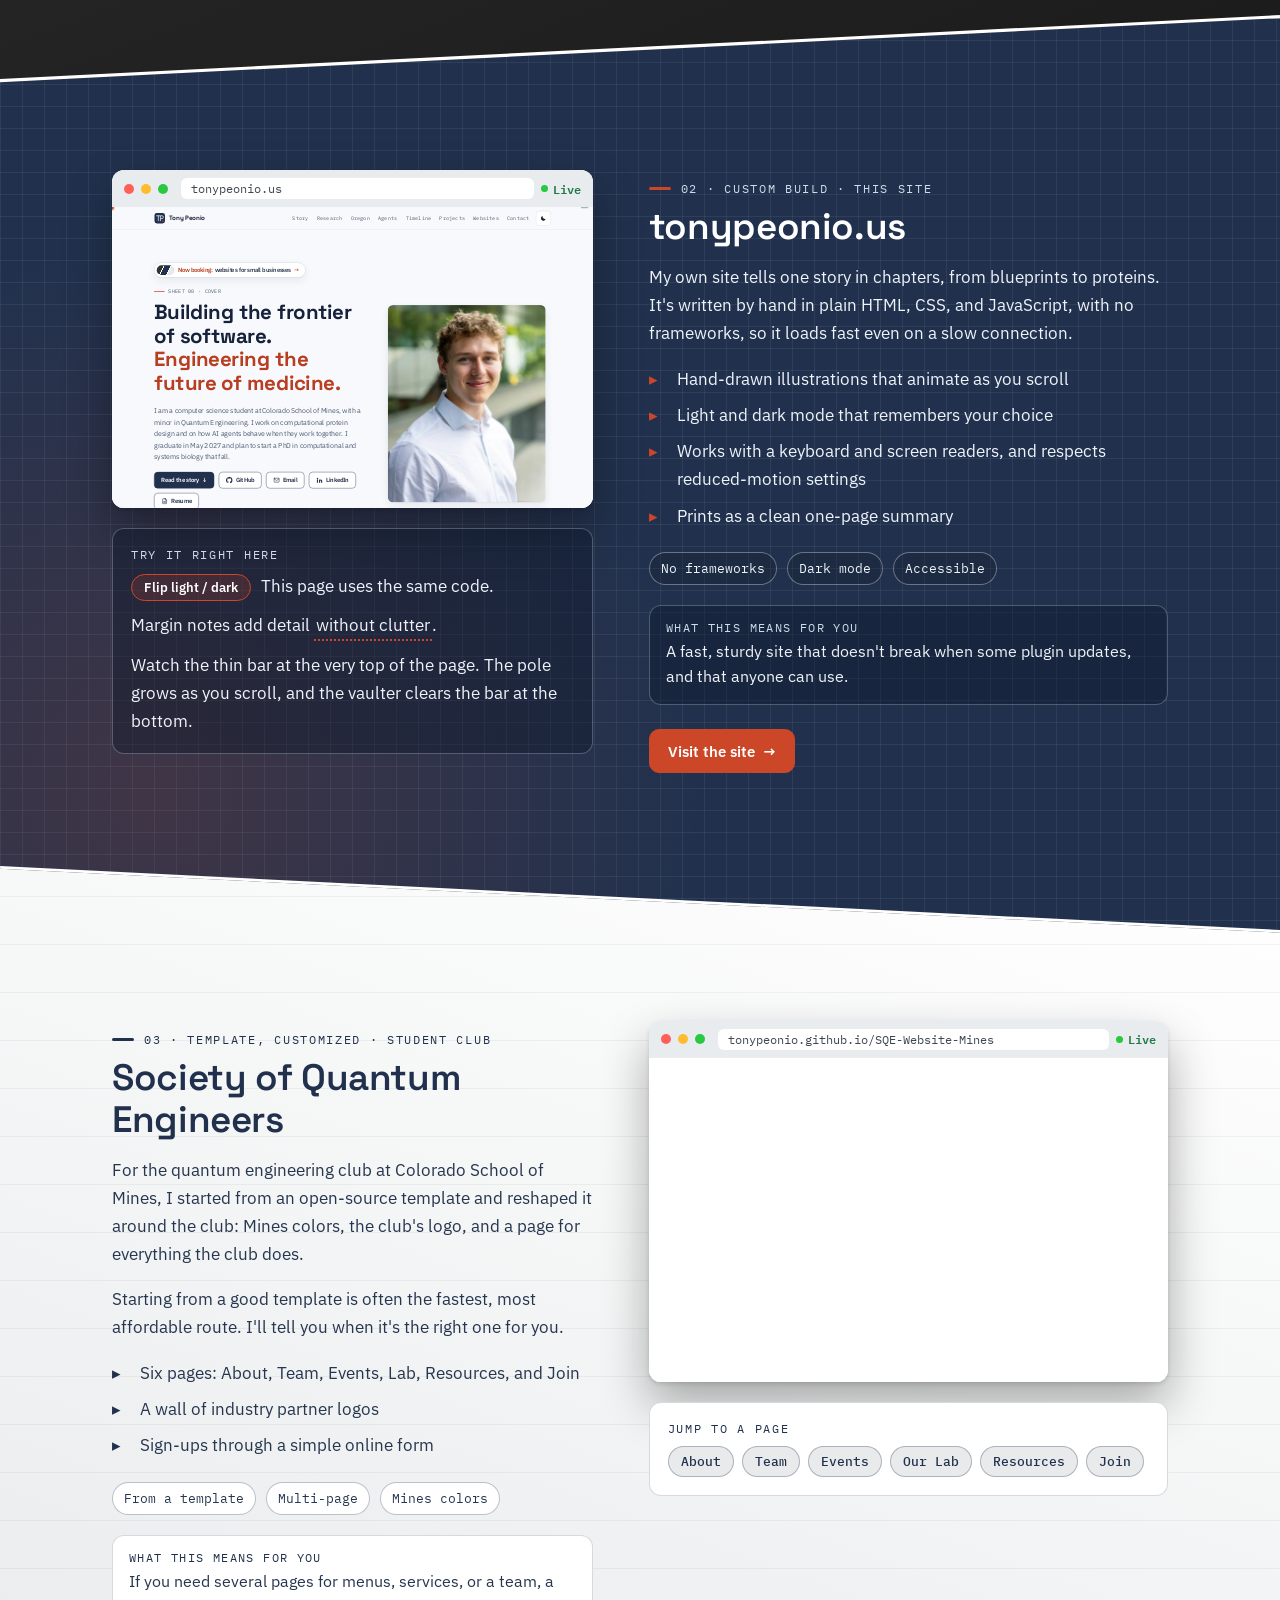
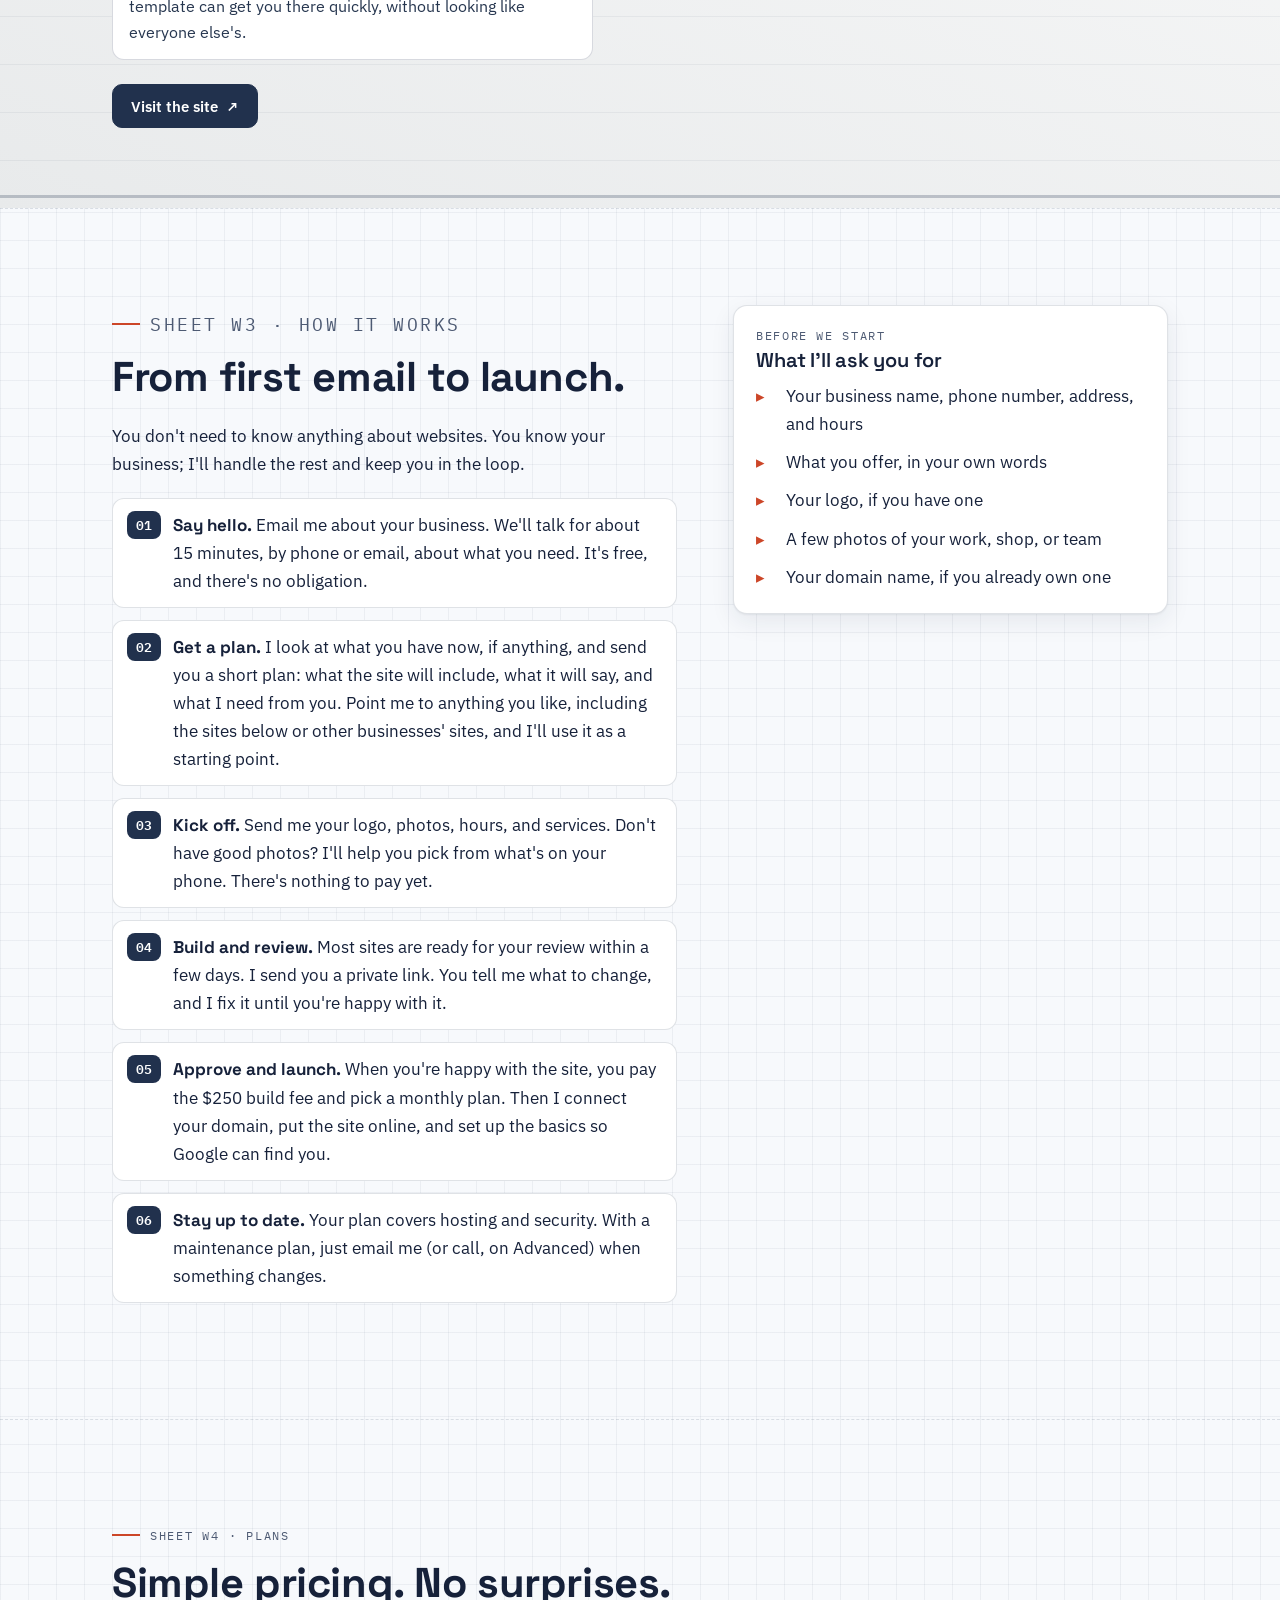
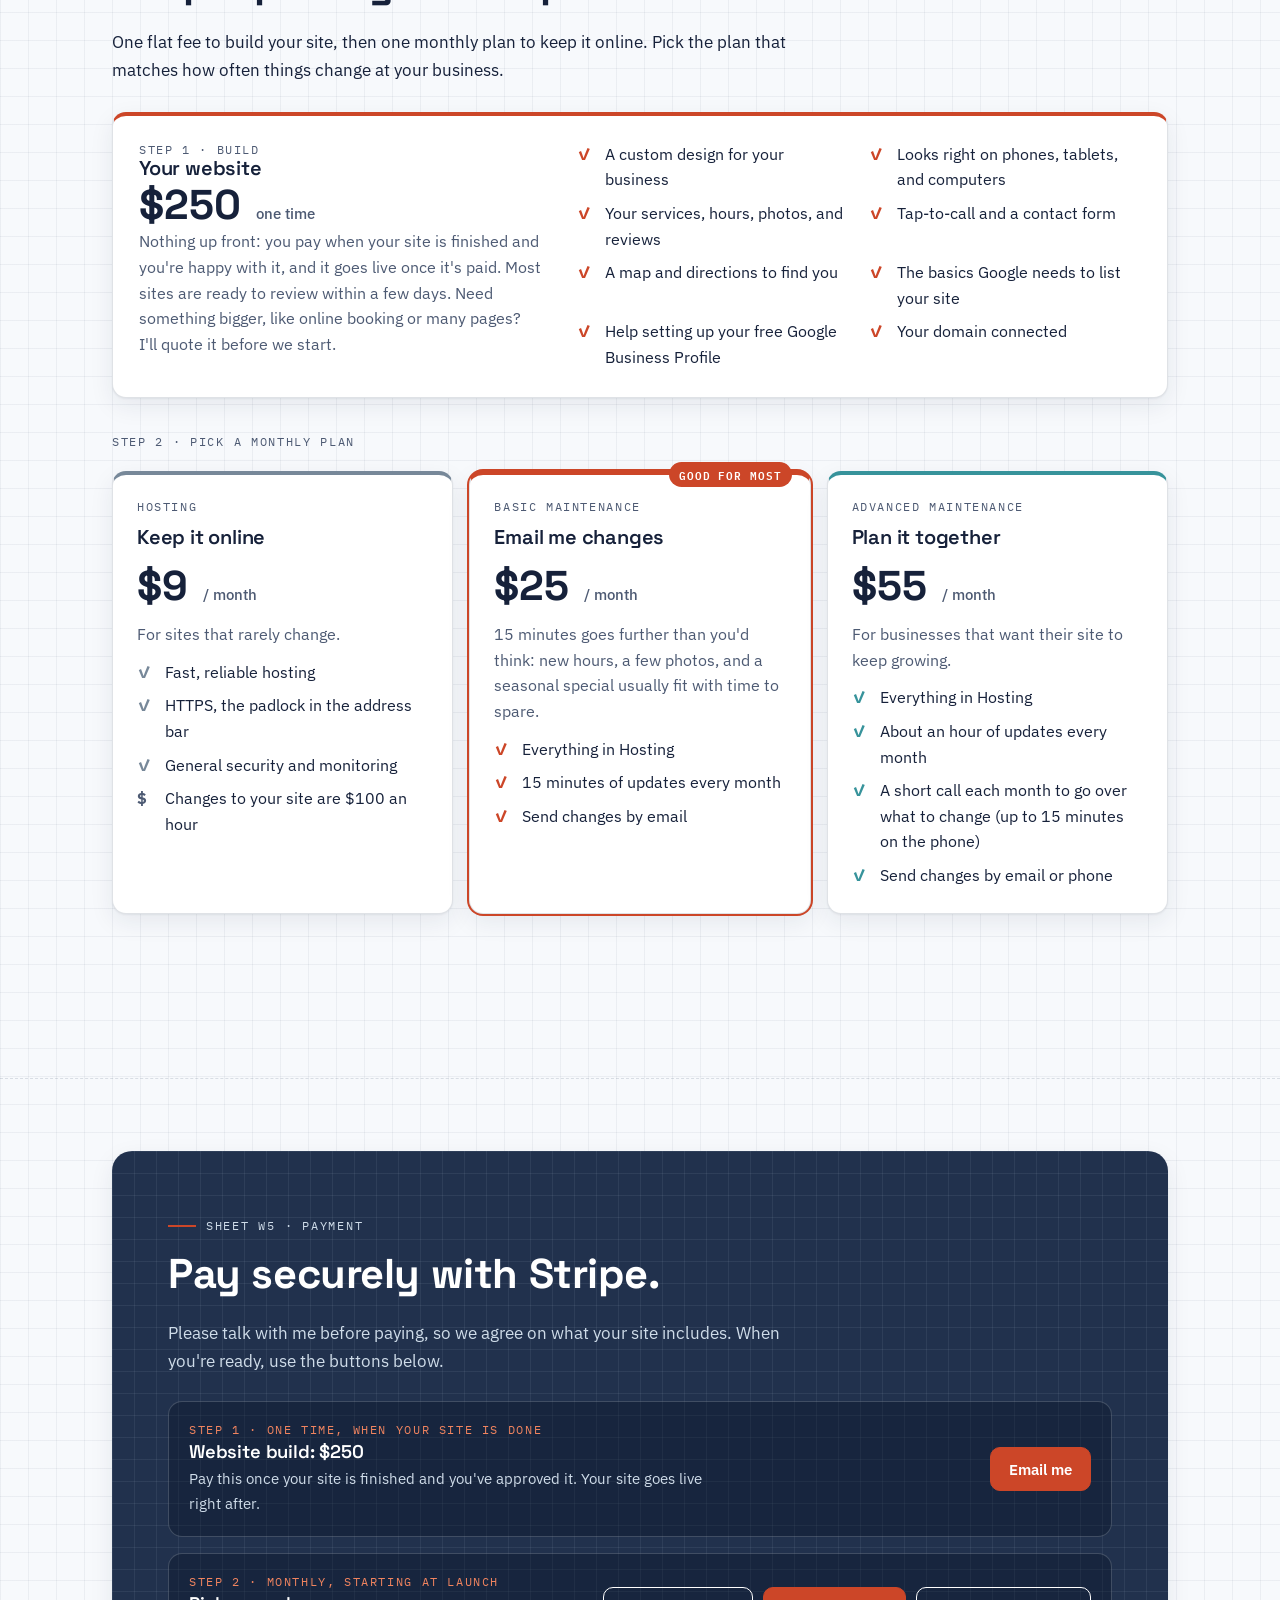
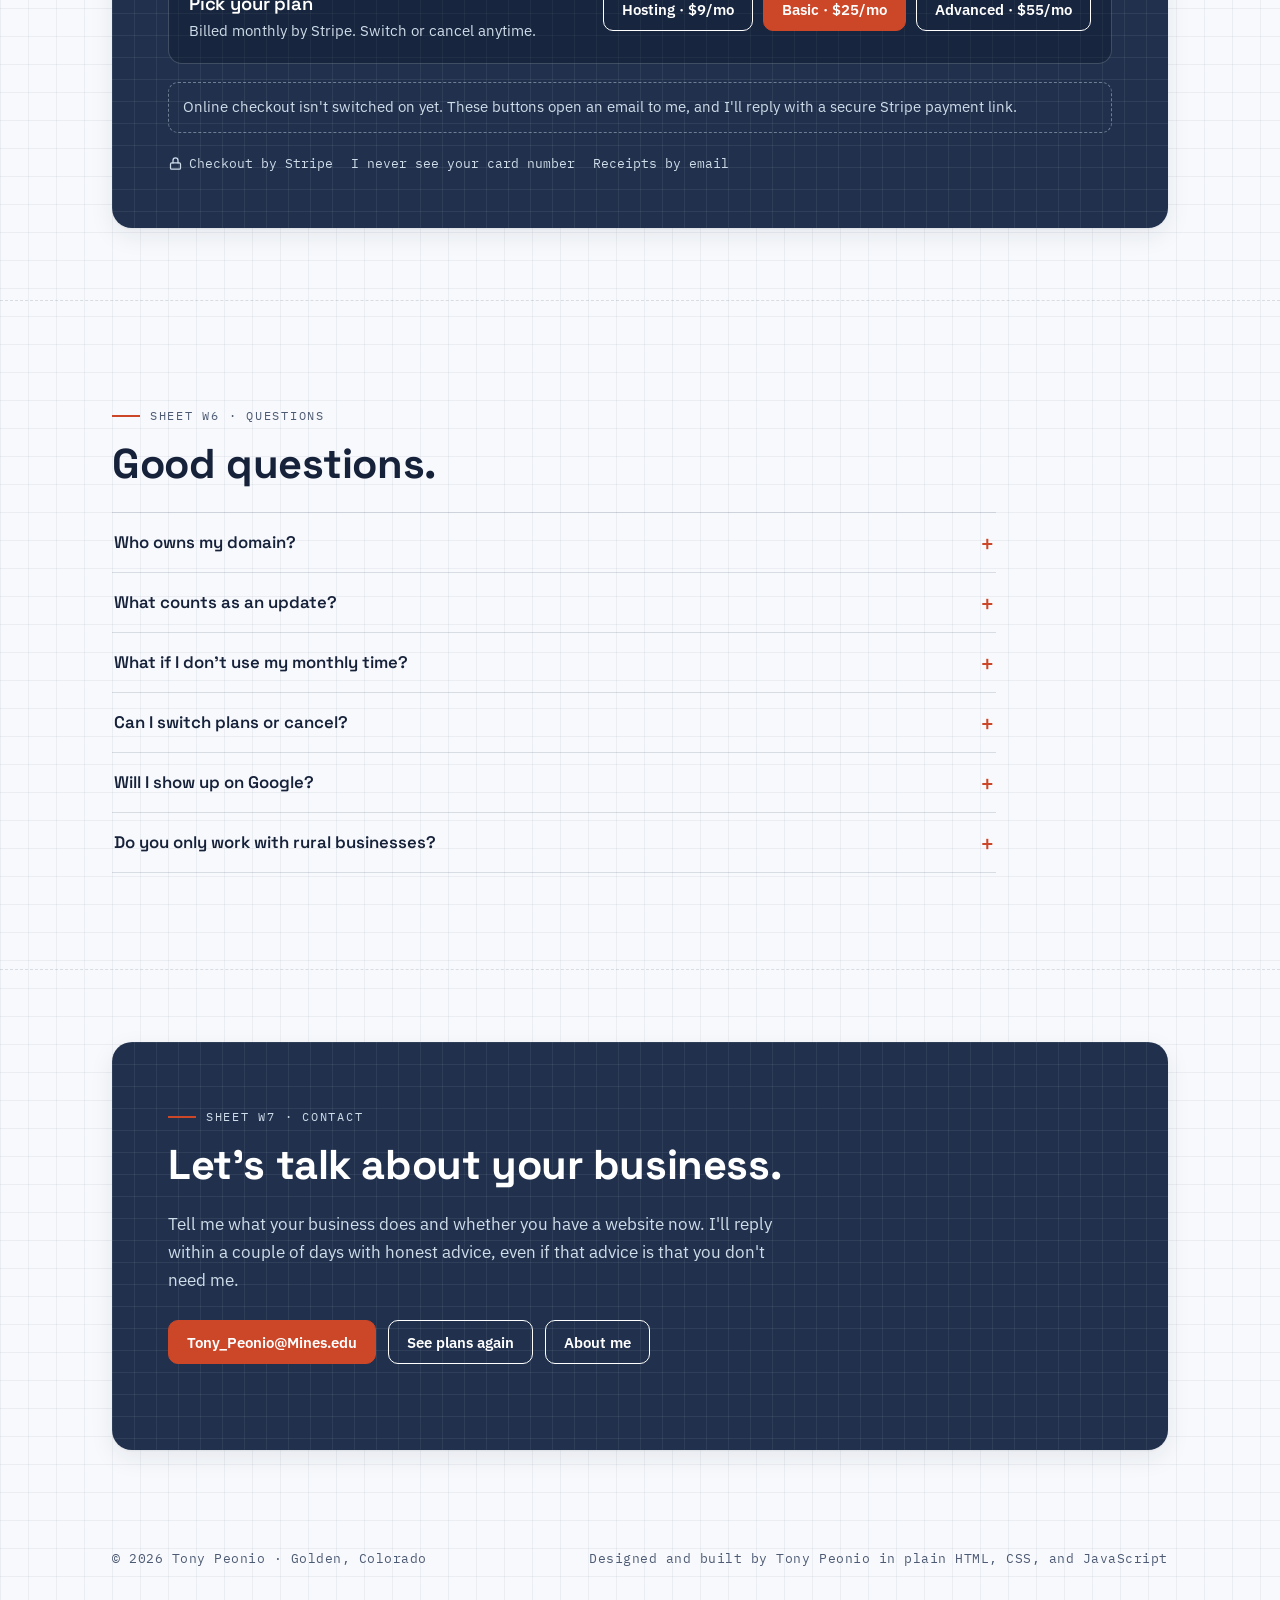
==== commit 741cf5ff: "Charge the $250 build fee at completion instead of kickoff The site is built first and paid for once" ====
--- a/websites/index.html
+++ b/websites/index.html
@@ -95,7 +95,7 @@
             </a>
           </div>
           <dl class="spec">
-            <div><dt>Build</dt><dd>$250, one time</dd></div>
+            <div><dt>Build</dt><dd>$250, paid when it's done</dd></div>
             <div><dt>Hosting</dt><dd>From $9 a month</dd></div>
             <div><dt>First talk</dt><dd>Free, no pressure</dd></div>
           </dl>
@@ -347,9 +347,9 @@
           <ol class="steps">
             <li><span><strong>Say hello.</strong> Email me about your business. We'll talk for about 15 minutes, by phone or email, about what you need. It's free, and there's no obligation.</span></li>
             <li><span><strong>Get a plan.</strong> I look at what you have now, if anything, and send you a short plan: what the site will include, what it will say, and what I need from you. Point me to anything you like, including the sites below or other businesses' sites, and I'll use it as a starting point.</span></li>
-            <li><span><strong>Kick off.</strong> Pay the $250 build fee and send me your logo, photos, hours, and services. Don't have good photos? I'll help you pick from what's on your phone.</span></li>
+            <li><span><strong>Kick off.</strong> Send me your logo, photos, hours, and services. Don't have good photos? I'll help you pick from what's on your phone. There's nothing to pay yet.</span></li>
             <li><span><strong>Build and review.</strong> Most sites are ready for your review within a few days. I send you a private link. You tell me what to change, and I fix it until you're happy with it.</span></li>
-            <li><span><strong>Launch.</strong> I connect your domain, put the site online, and set up the basics so Google can find you. Then you pick a monthly plan.</span></li>
+            <li><span><strong>Approve and launch.</strong> When you're happy with the site, you pay the $250 build fee and pick a monthly plan. Then I connect your domain, put the site online, and set up the basics so Google can find you.</span></li>
             <li><span><strong>Stay up to date.</strong> Your plan covers hosting and security. With a maintenance plan, just email me (or call, on Advanced) when something changes.</span></li>
           </ol>
         </div>
@@ -381,7 +381,7 @@
             <p class="kicker">Step 1 · Build</p>
             <h3>Your website</h3>
             <p class="price">$250 <small>one time</small></p>
-            <p>Paid when we kick off, and most sites are ready to review within a few days. Need something bigger, like online booking or many pages? I'll quote it up front, before you pay anything.</p>
+            <p>Nothing up front: you pay when your site is finished and you're happy with it, and it goes live once it's paid. Most sites are ready to review within a few days. Need something bigger, like online booking or many pages? I'll quote it before we start.</p>
           </div>
           <ul class="checks">
             <li><span>A custom design for your business</span></li>
@@ -458,12 +458,12 @@
           <div class="pay__rows">
             <div class="pay__row">
               <div>
-                <span class="step">Step 1 · One time</span>
+                <span class="step">Step 1 · One time, when your site is done</span>
                 <h3>Website build: $250</h3>
-                <p>Pay this at kickoff, once we've agreed on the plan for your site.</p>
+                <p>Pay this once your site is finished and you've approved it. Your site goes live right after.</p>
               </div>
               <div class="pay__btns">
-                <a class="btn btn--primary" data-stripe="" data-label="Pay $250" href="mailto:Tony_Peonio@Mines.edu?subject=Website%20build%20(%24250)">Email to start</a>
+                <a class="btn btn--primary" data-stripe="" data-label="Pay $250" href="mailto:Tony_Peonio@Mines.edu?subject=Website%20build%20(%24250)">Email me</a>
               </div>
             </div>
             <div class="pay__row">
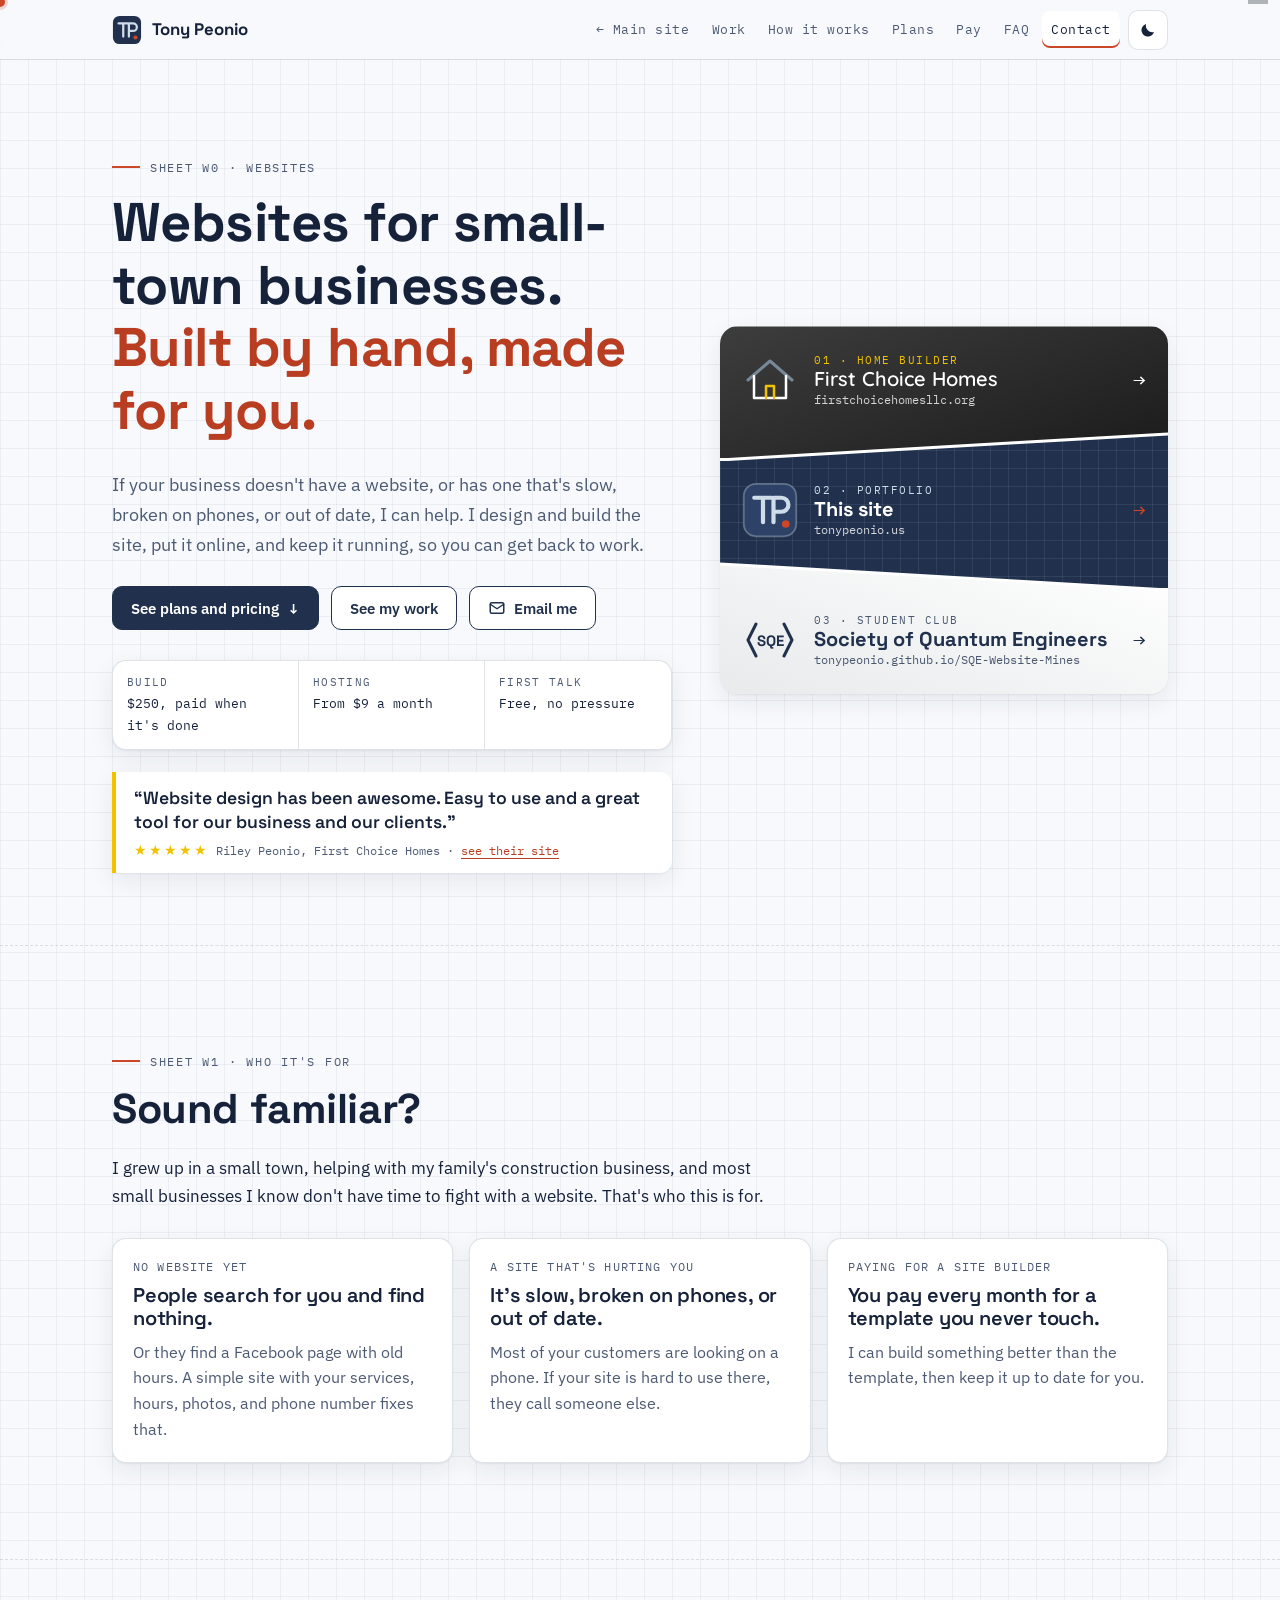
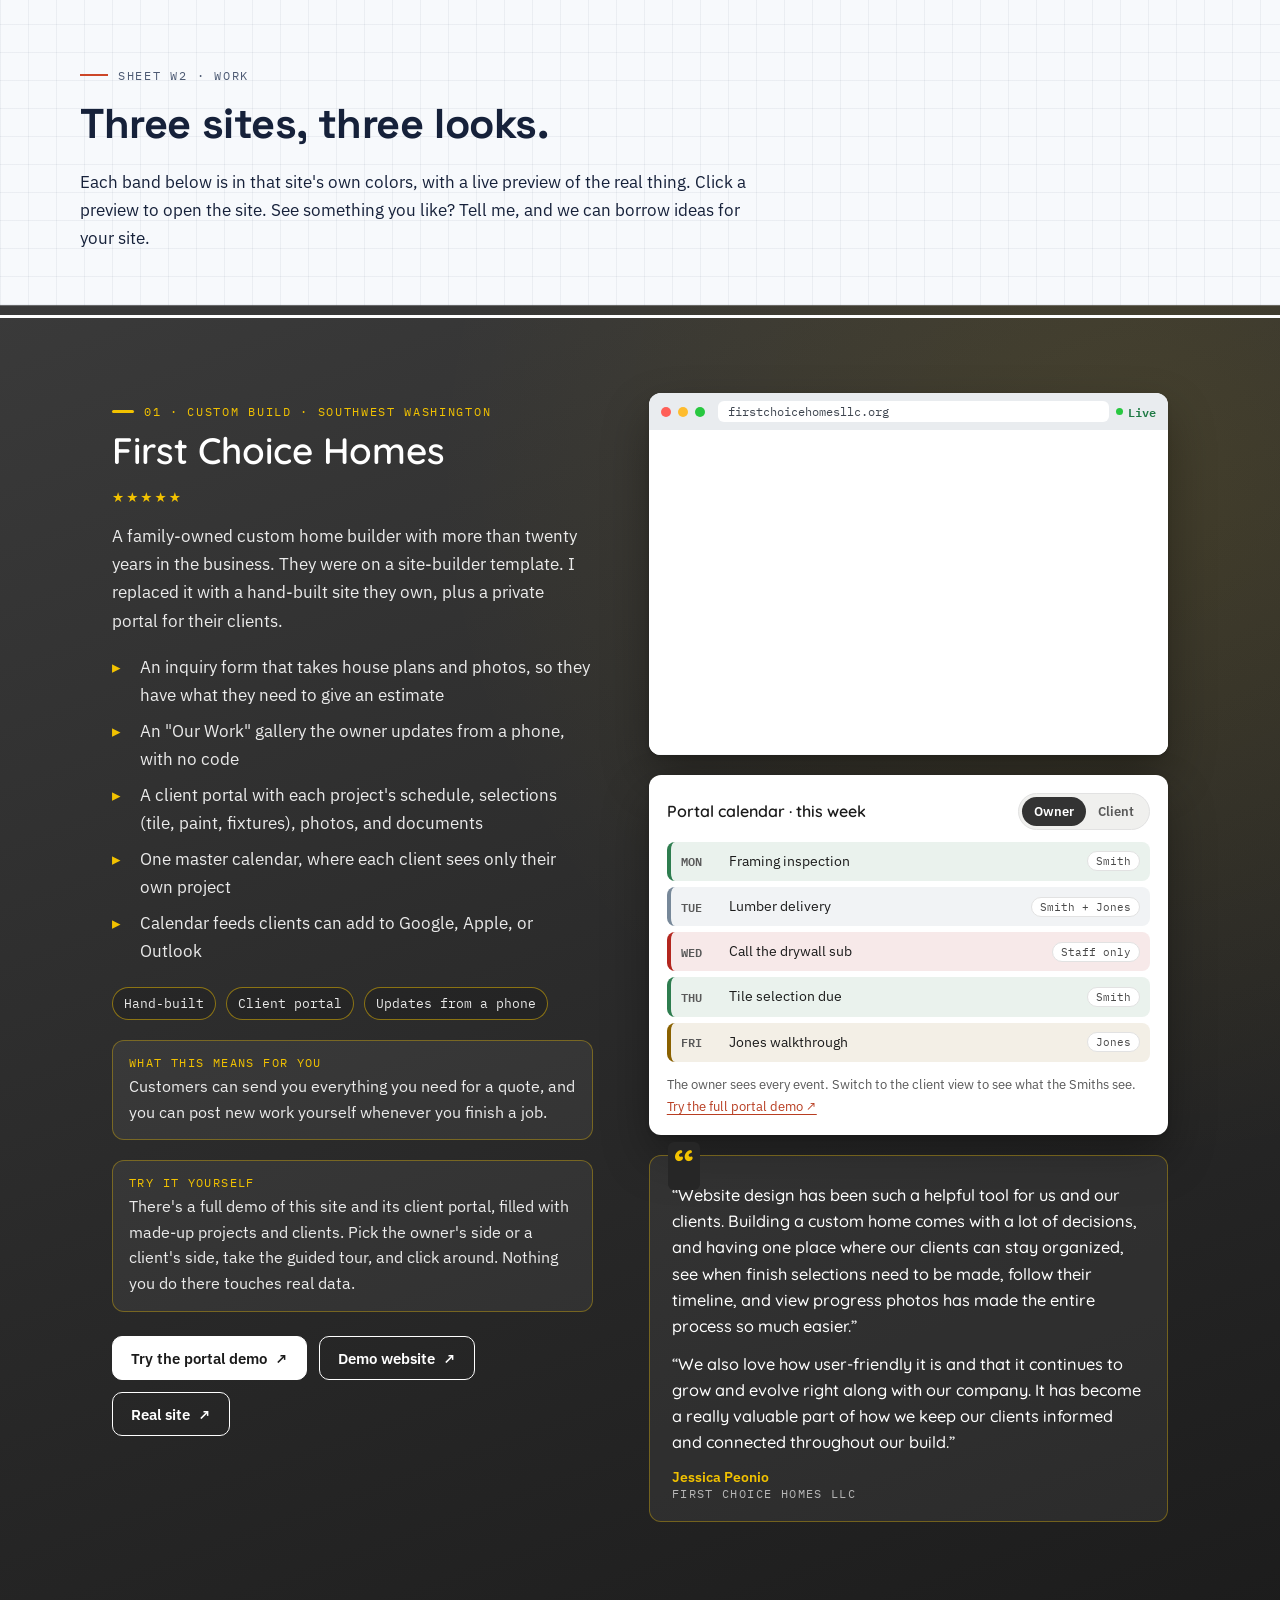
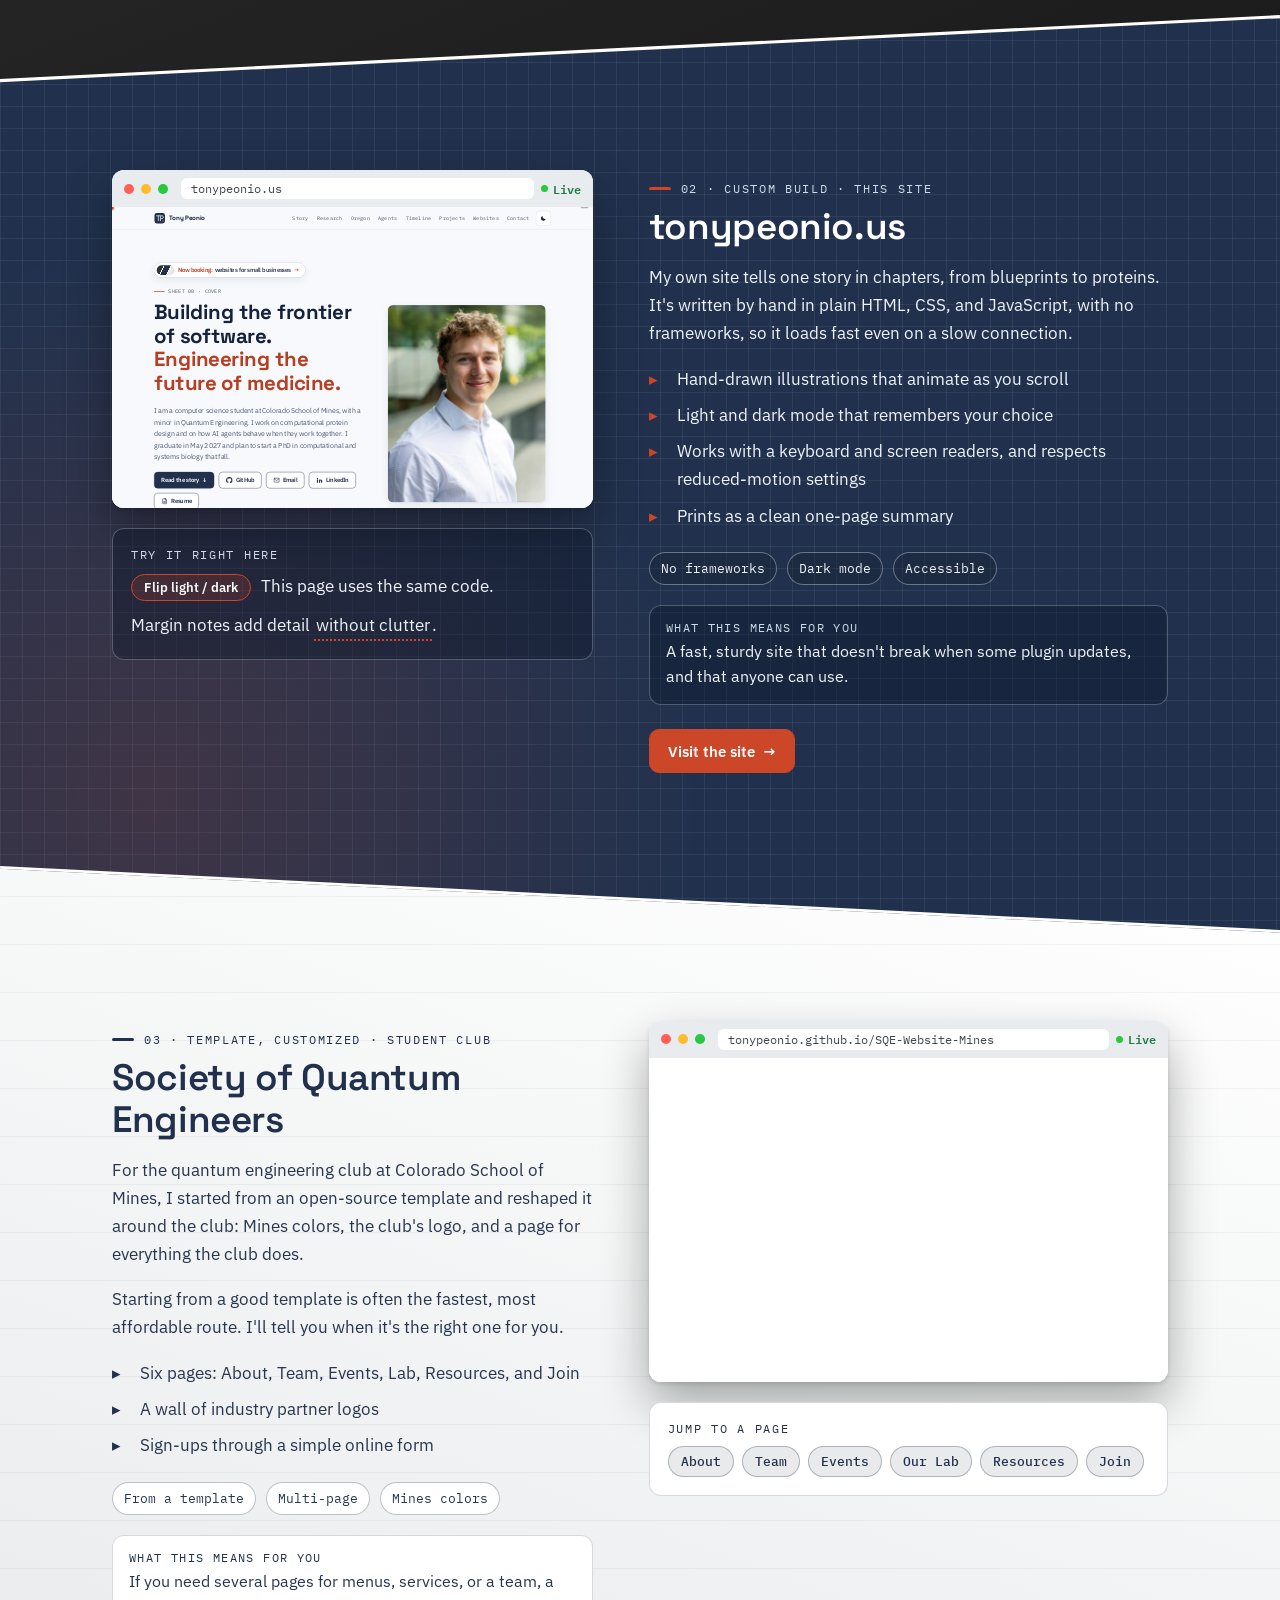
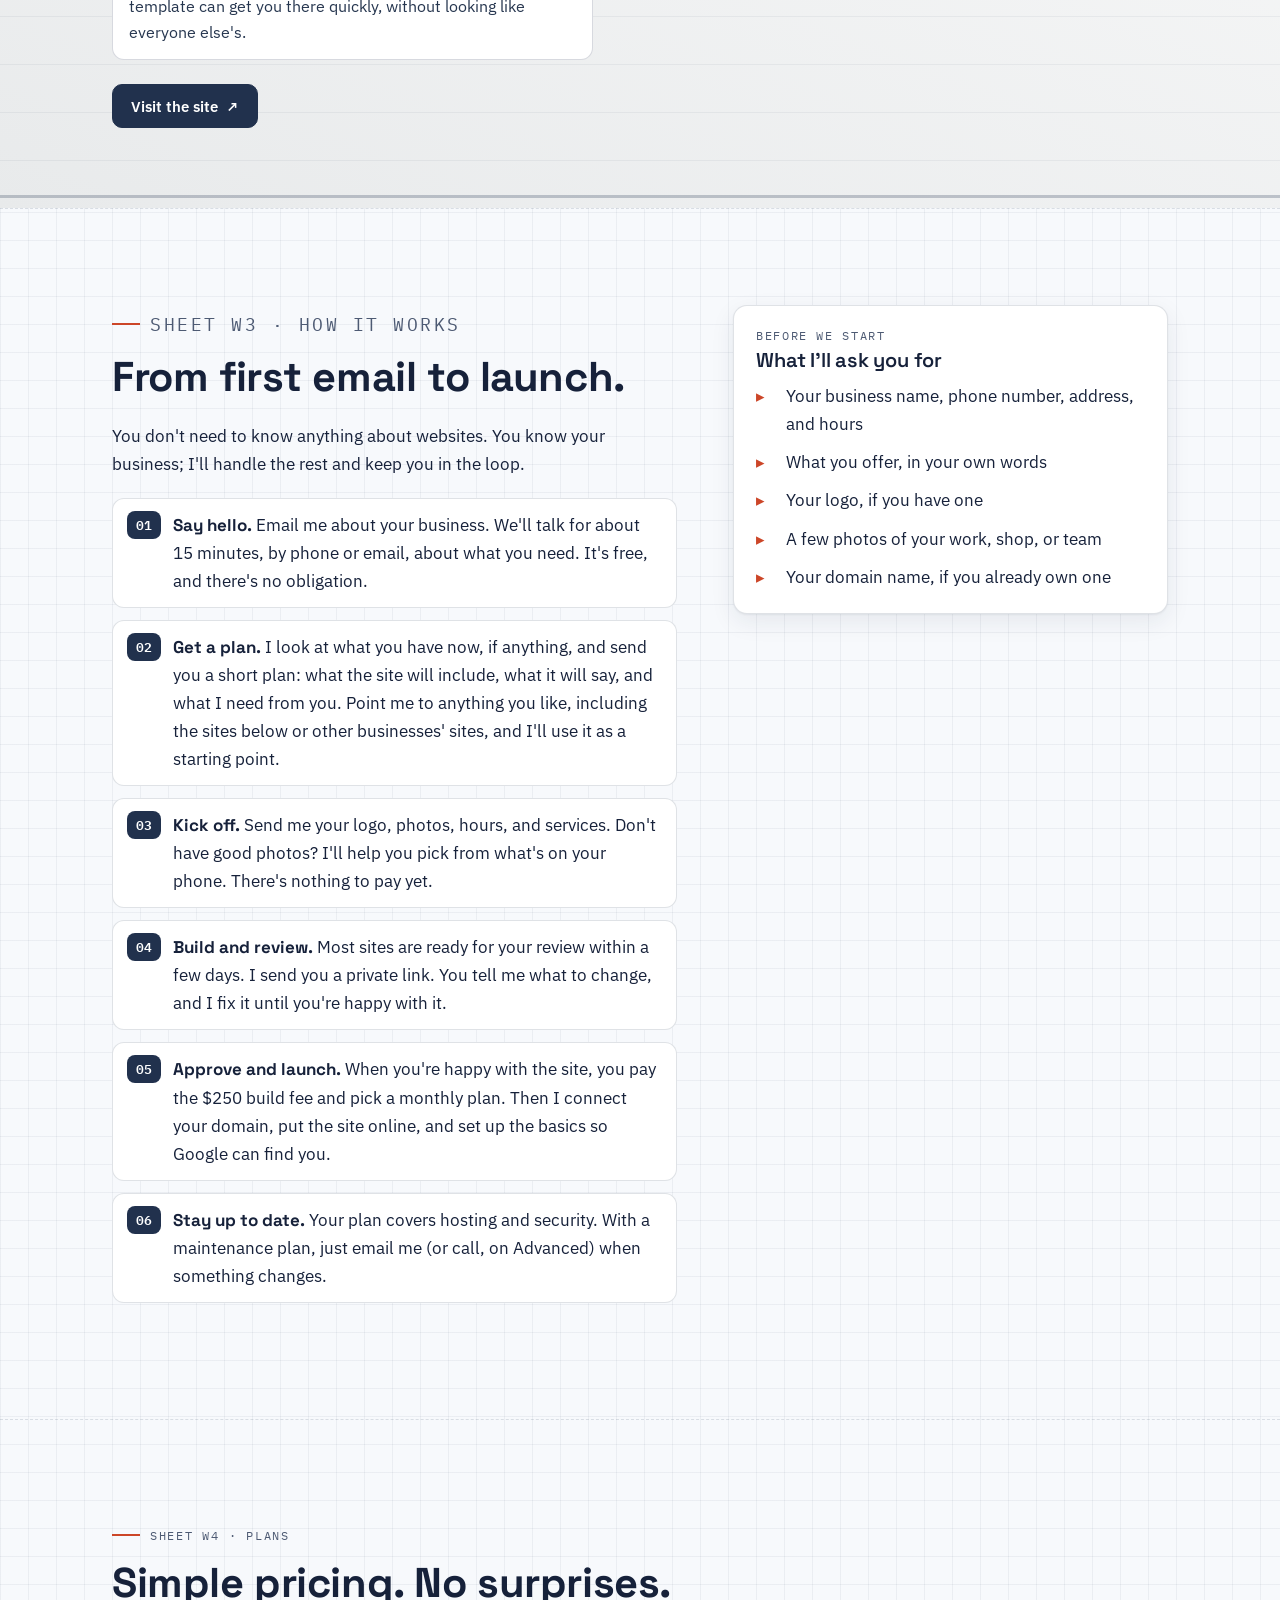
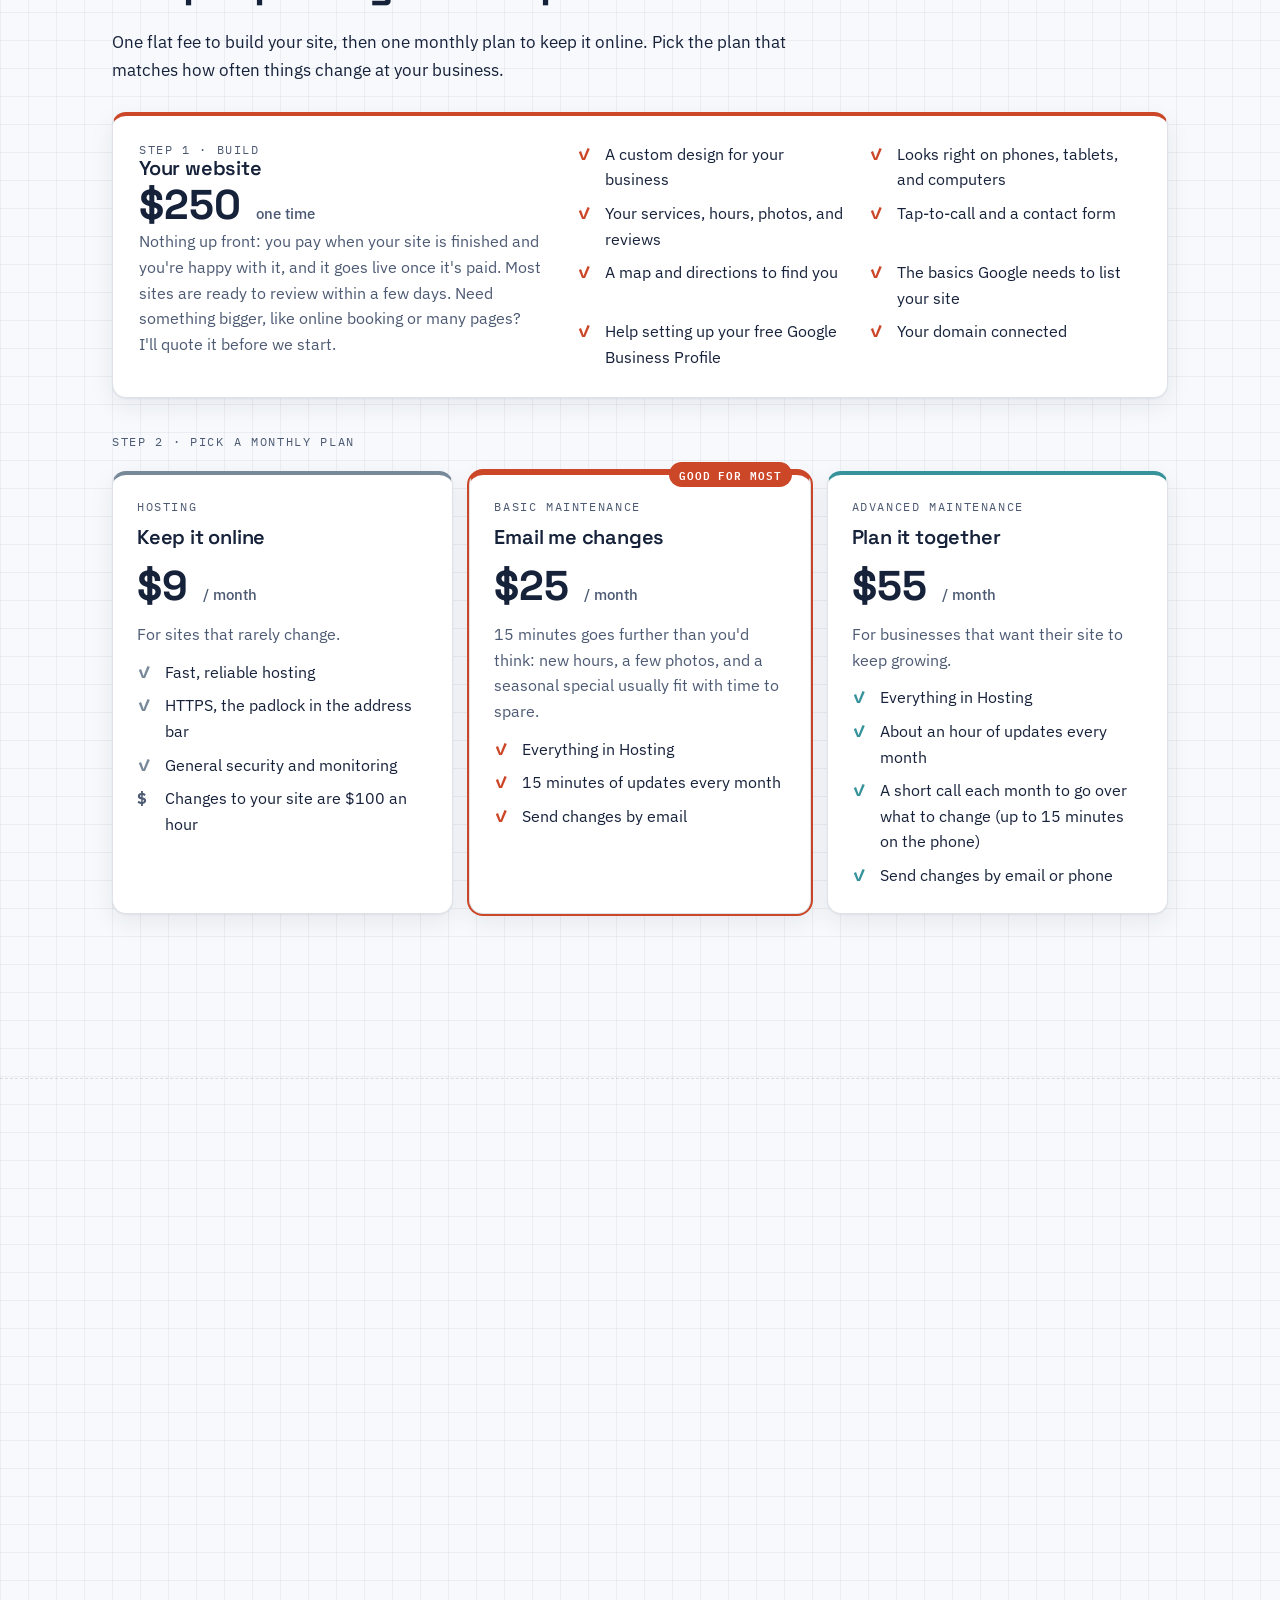
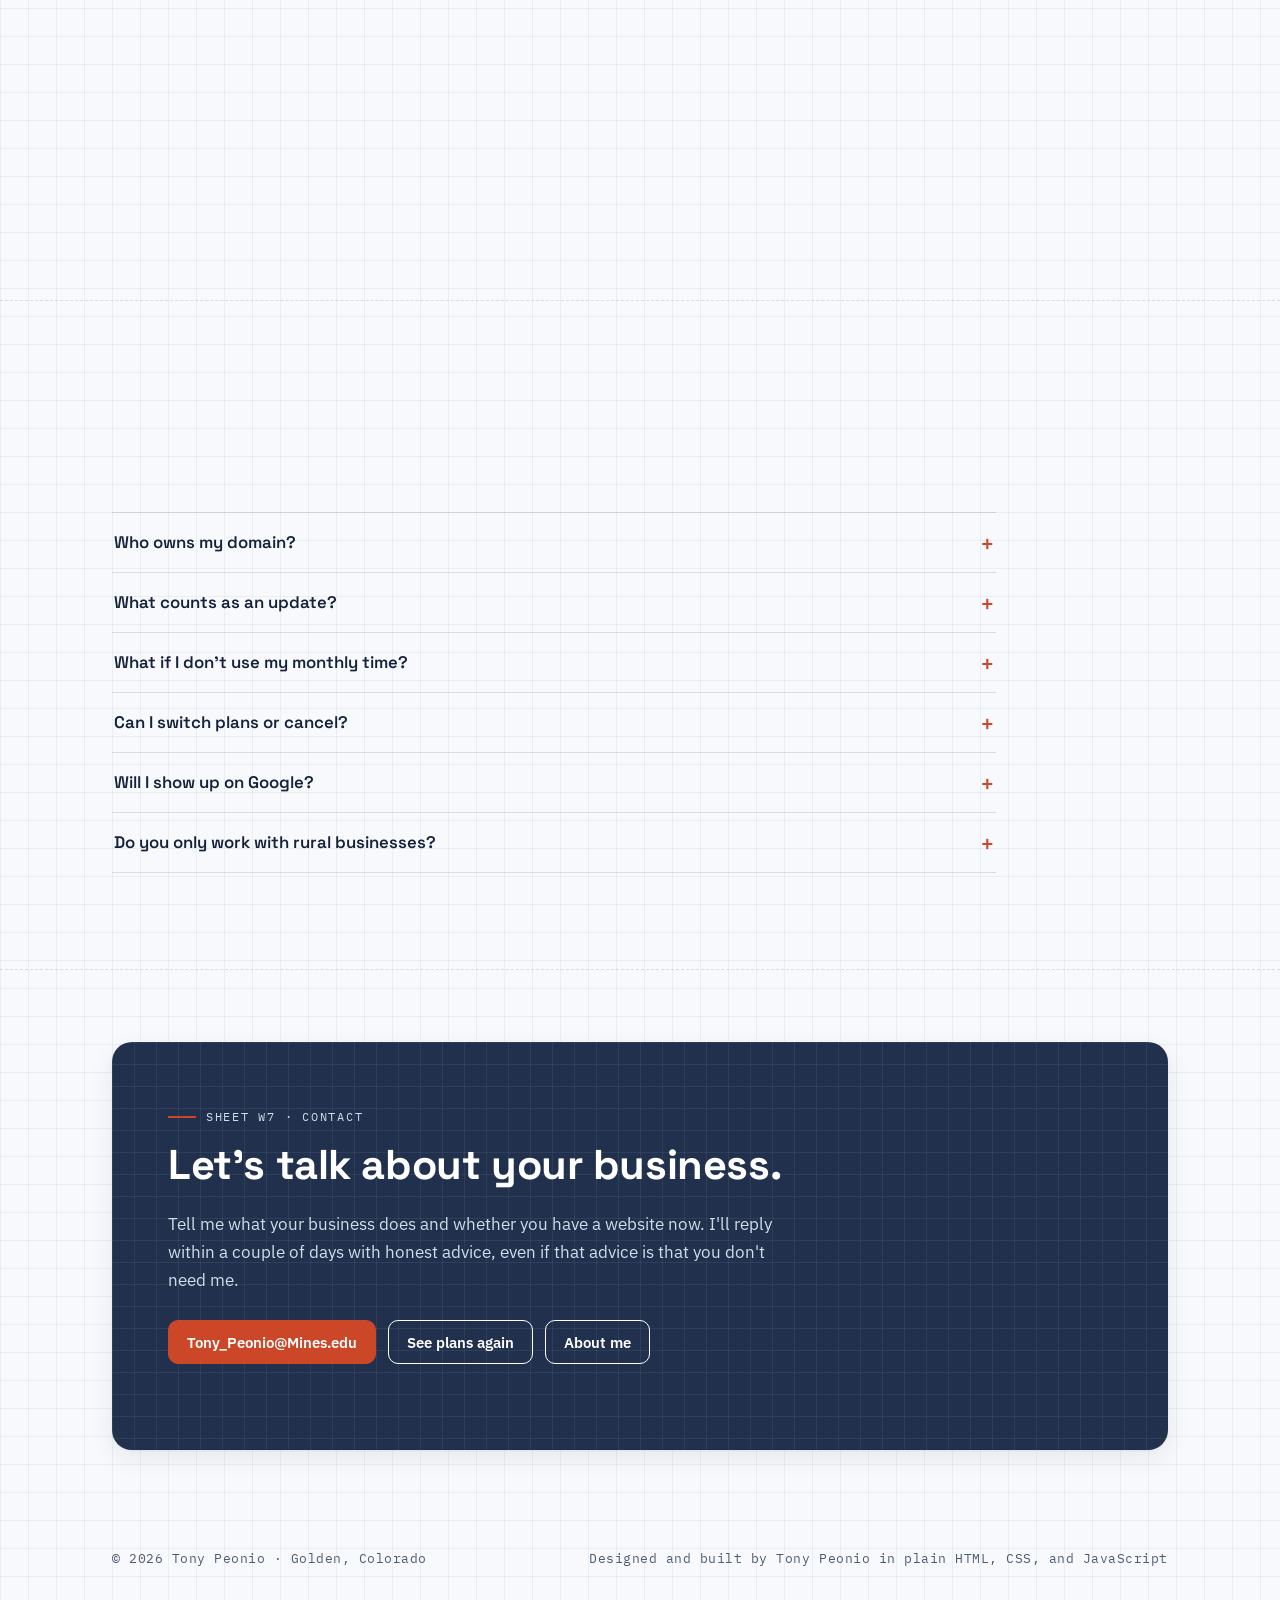
==== commit fcbefe61: "Drop the progress-bar callout from the websites page Co-Authored-By: Claude Opus 5.5 <noreply@anthro" ====
--- a/websites/index.html
+++ b/websites/index.html
@@ -281,7 +281,6 @@
                 <ul>
                   <li><p><button class="try__btn" type="button" data-theme-demo>Flip light / dark</button> This page uses the same code.</p></li>
                   <li><p>Margin notes add detail <button class="note" type="button" data-note="Like this. Hover, tap, or tab to it with a keyboard.">without clutter</button>.</p></li>
-                  <li><p>Watch the thin bar at the very top of the page. The pole grows as you scroll, and the vaulter clears the bar at the bottom.</p></li>
                 </ul>
               </div>
             </div>
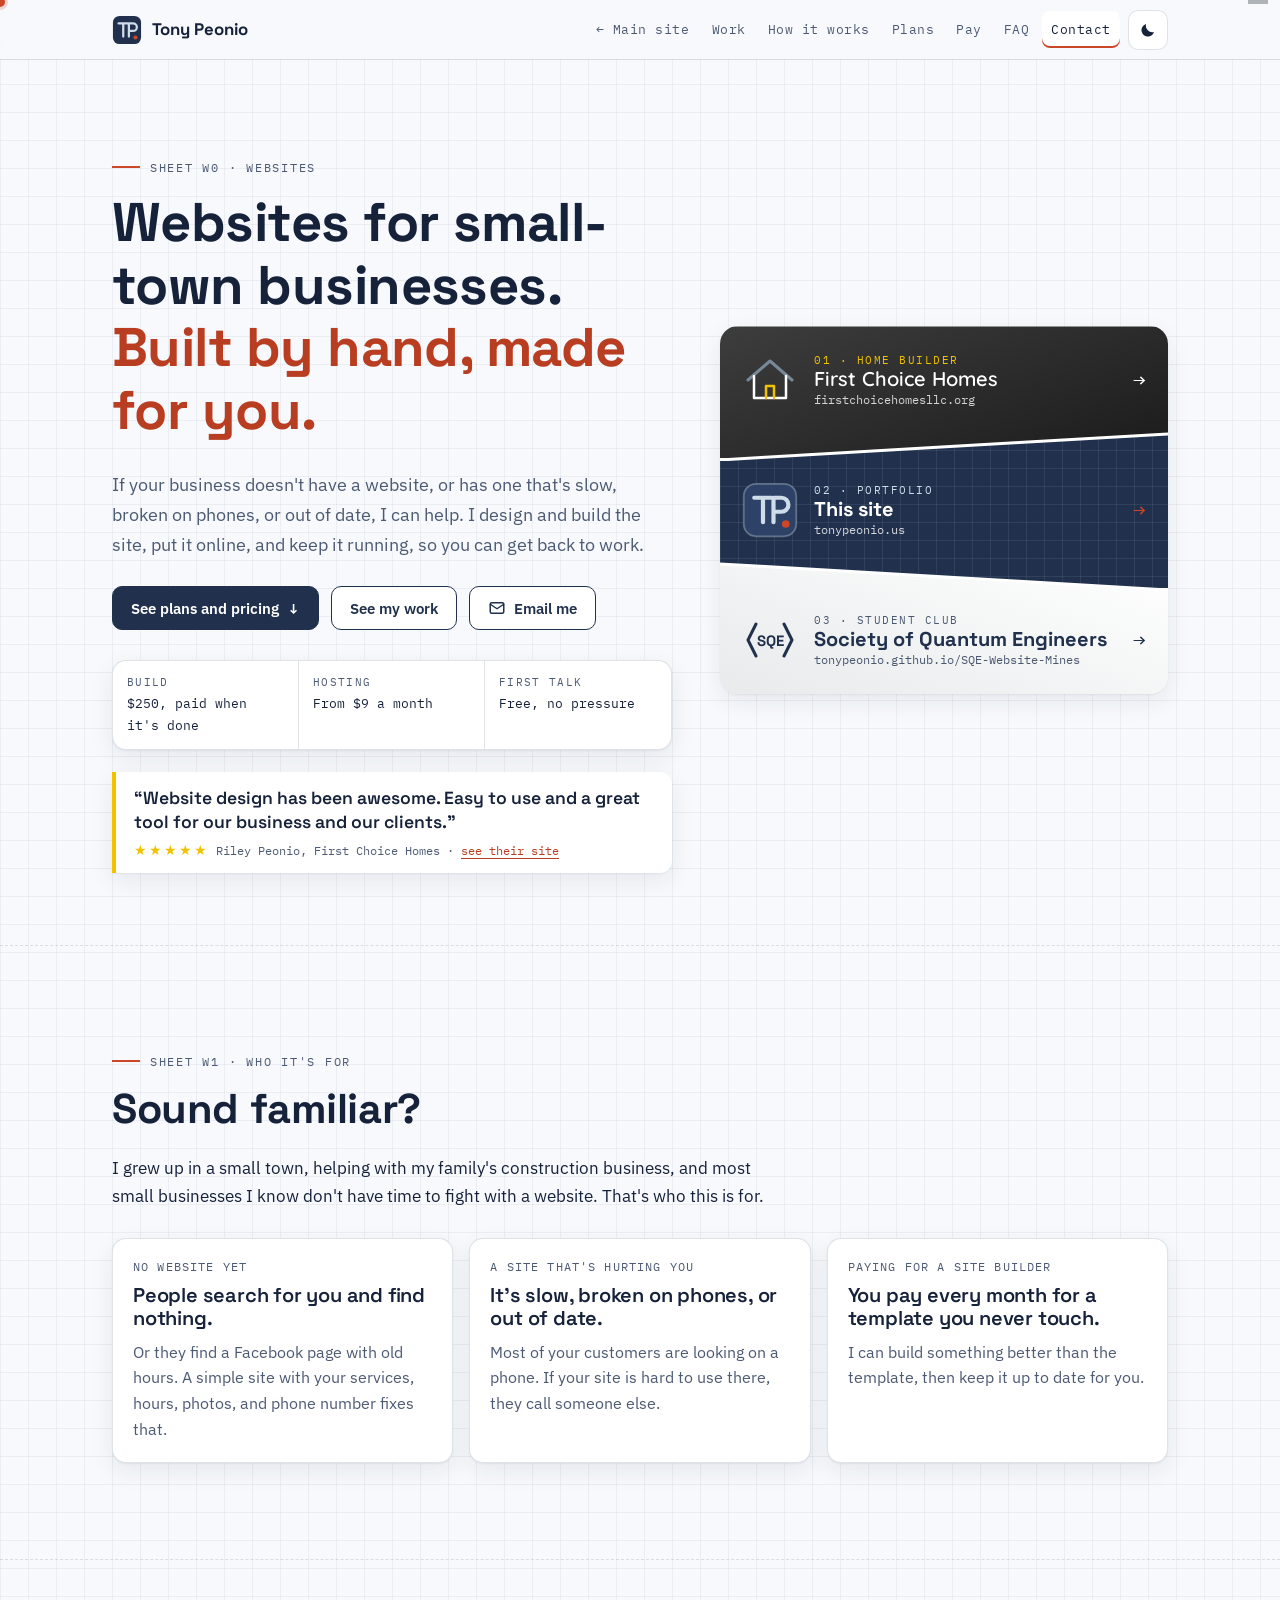
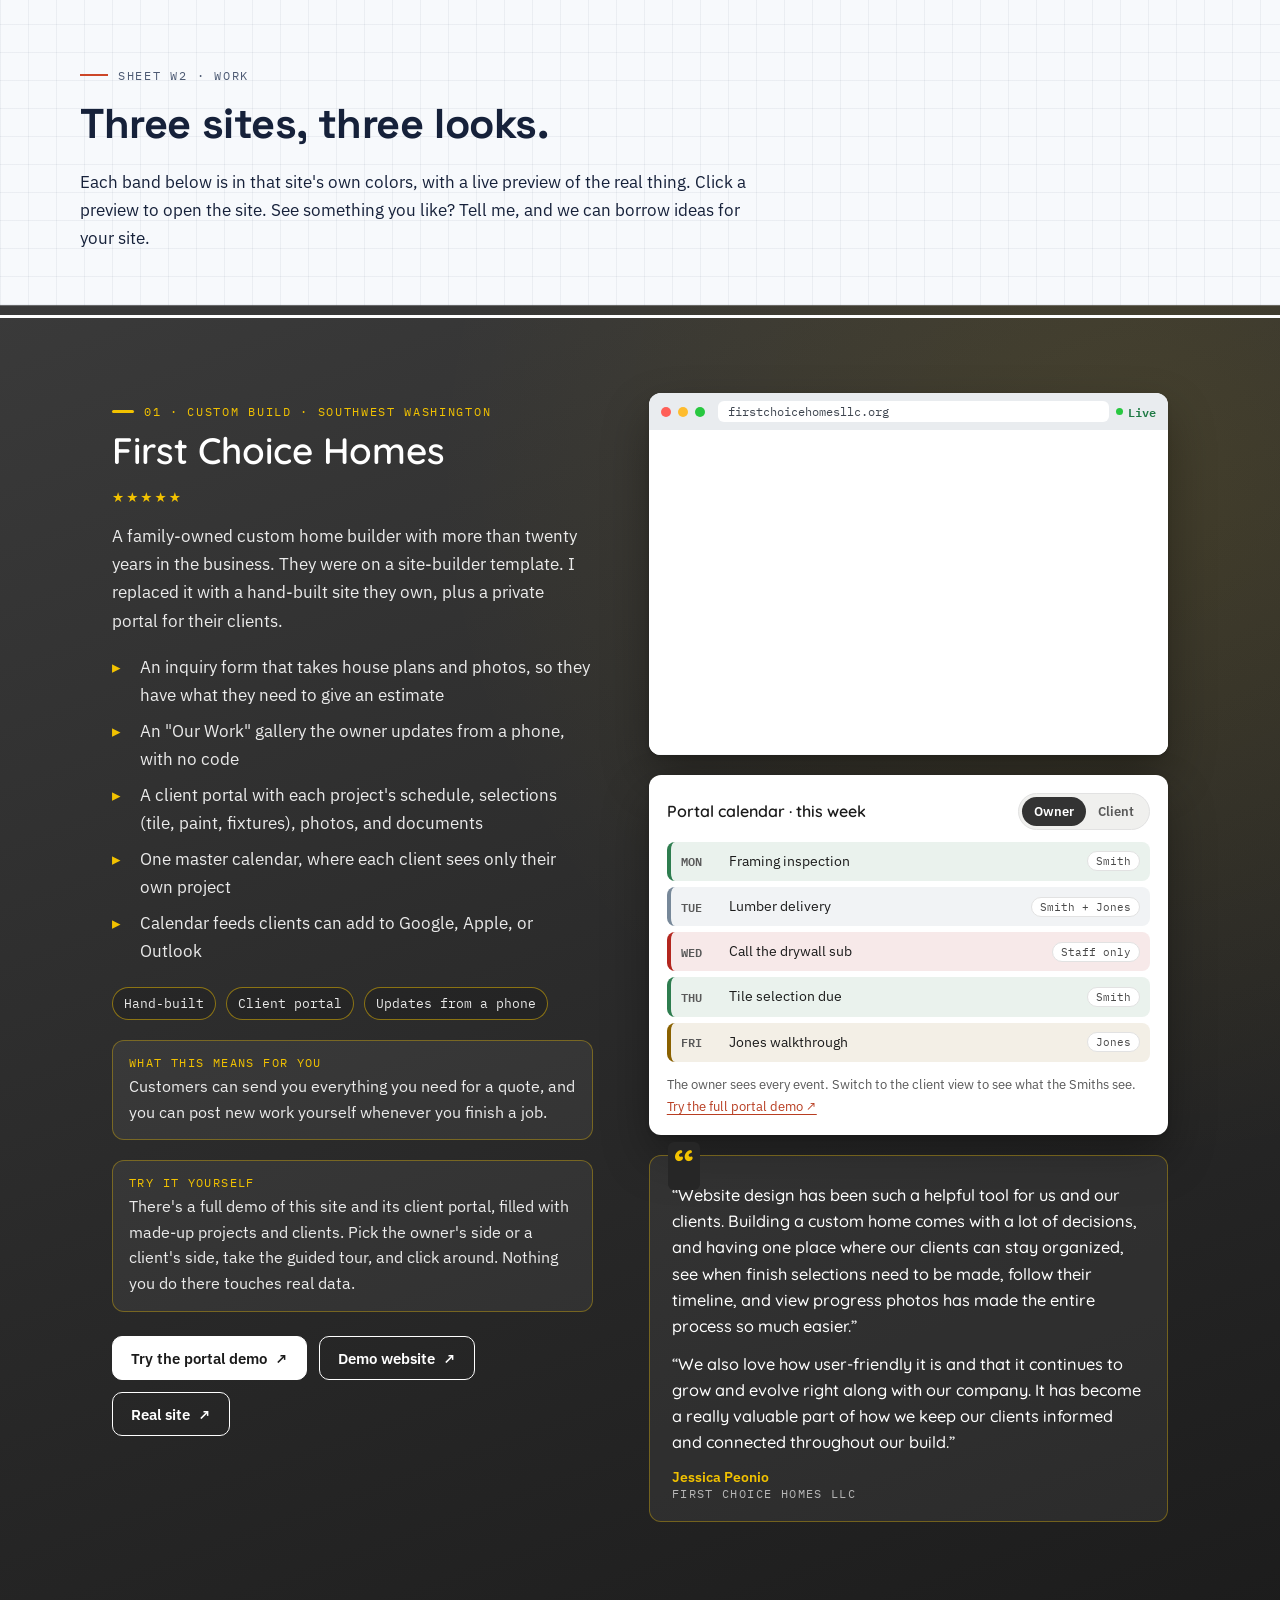
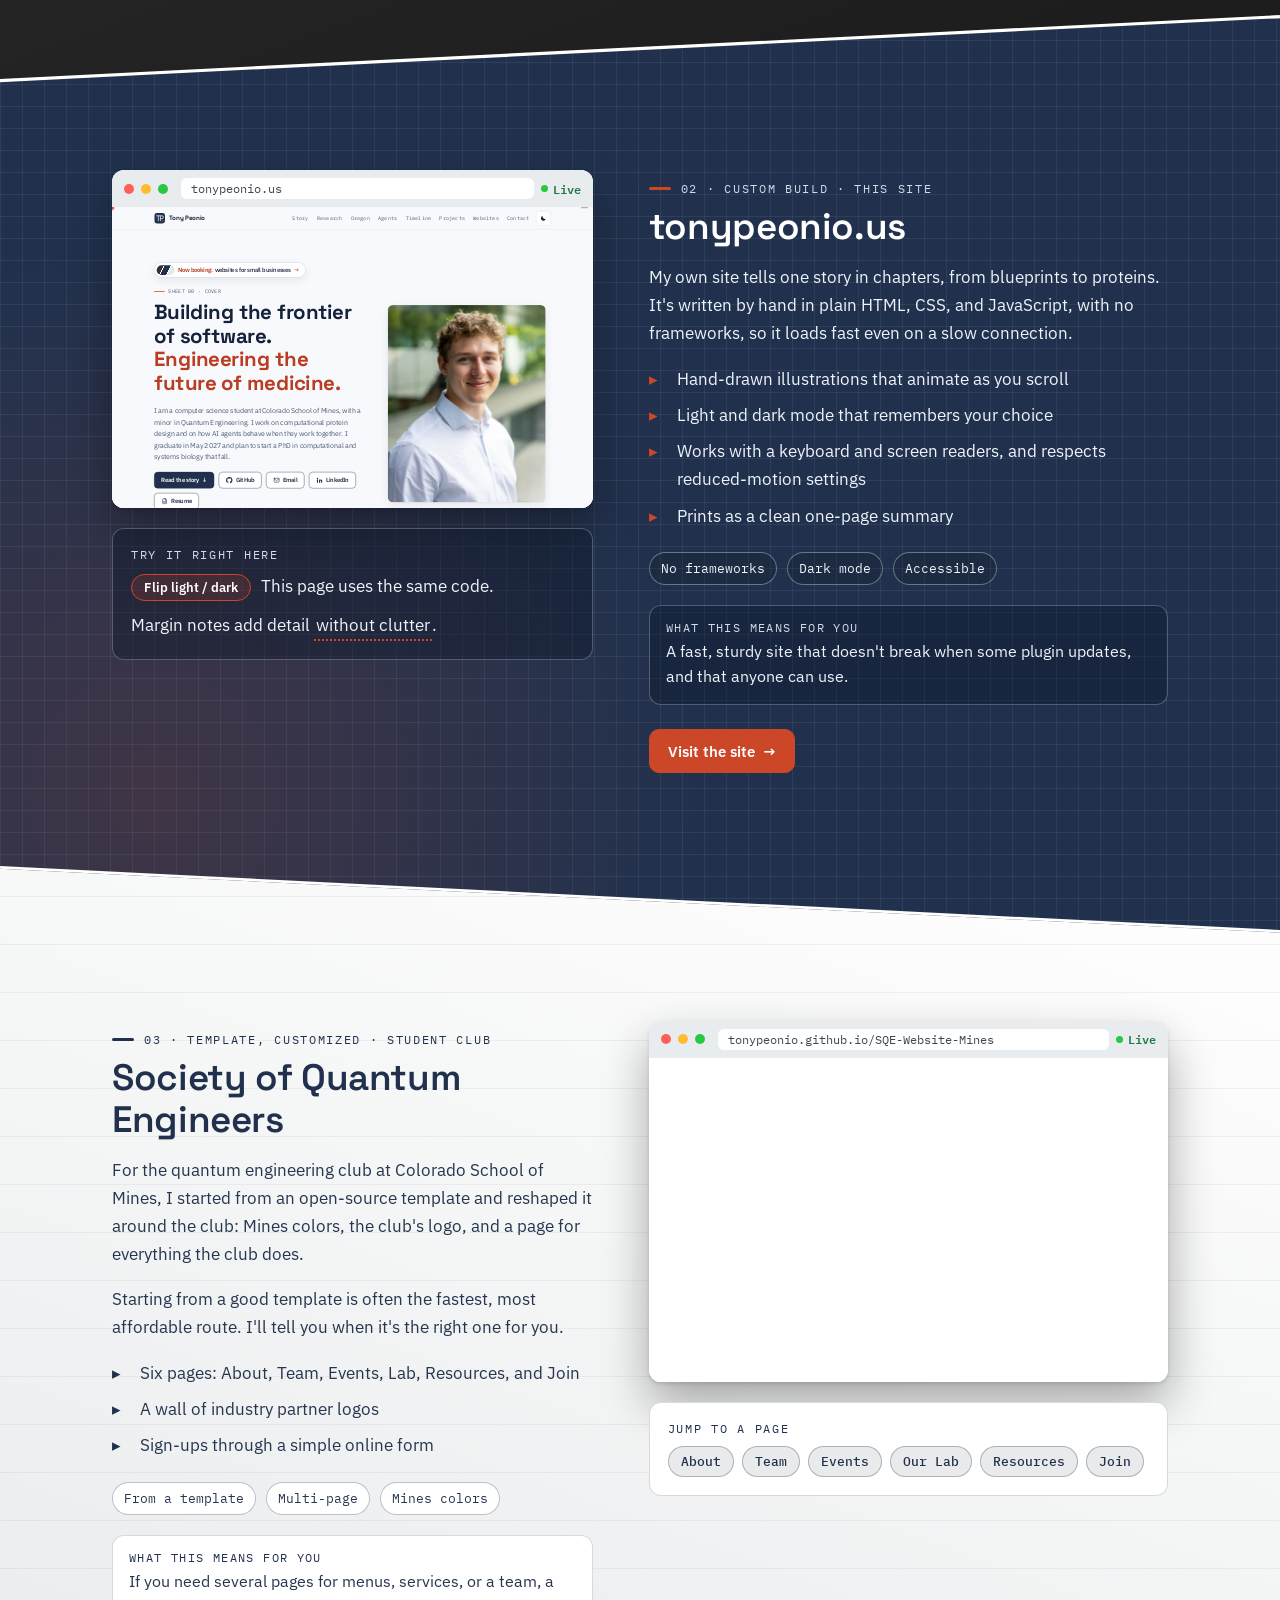
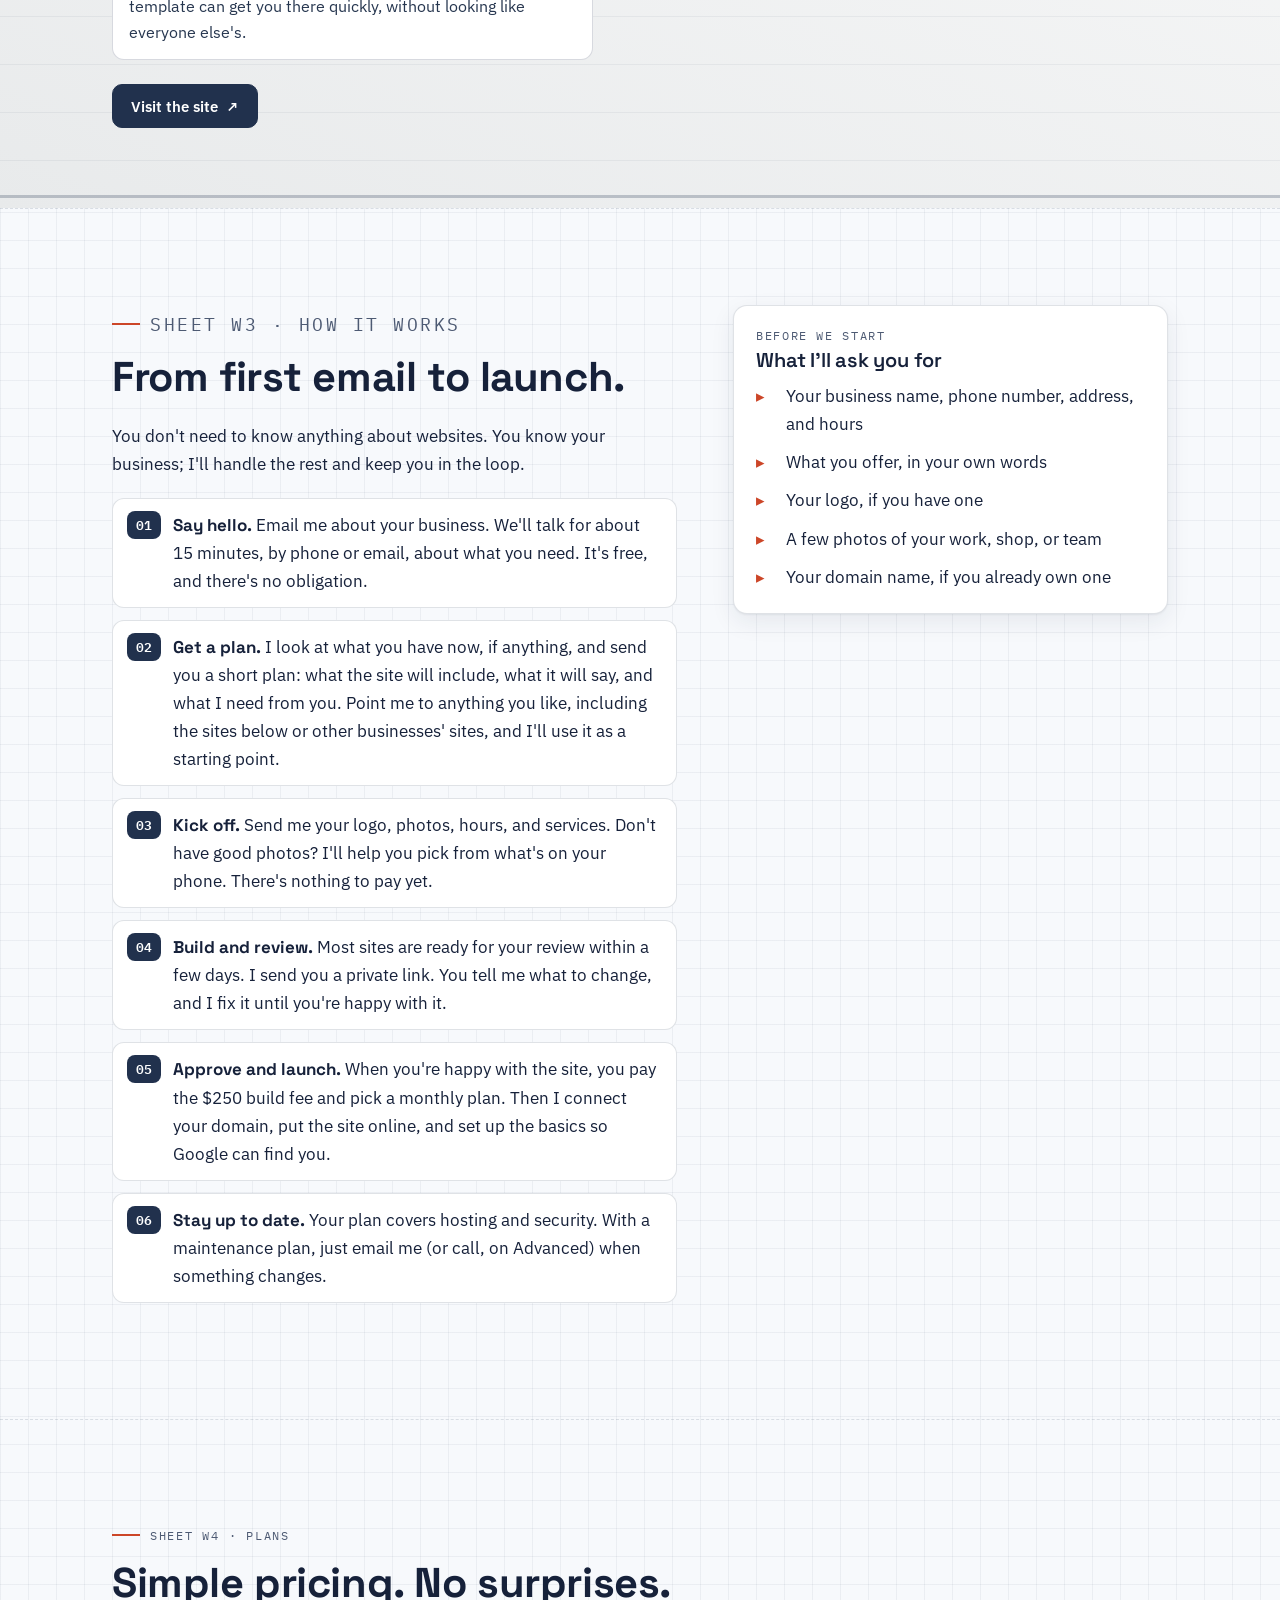
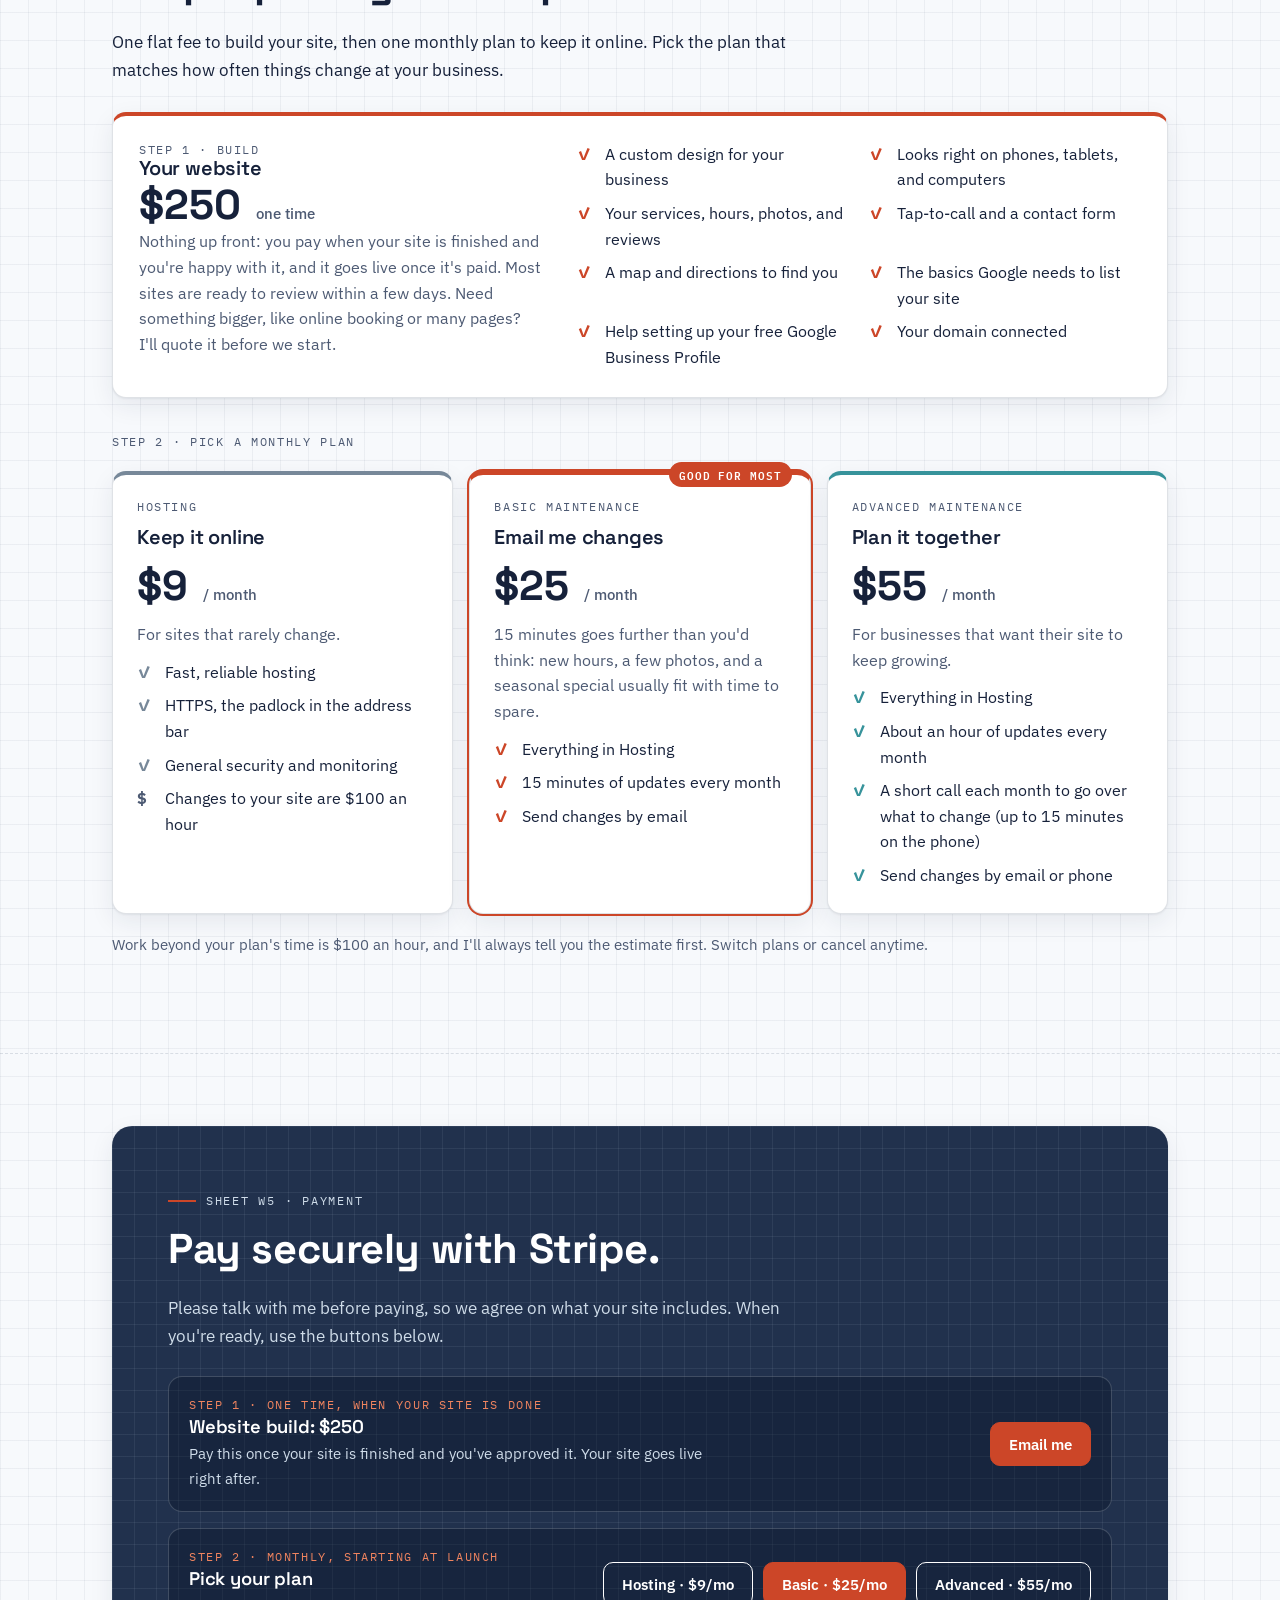
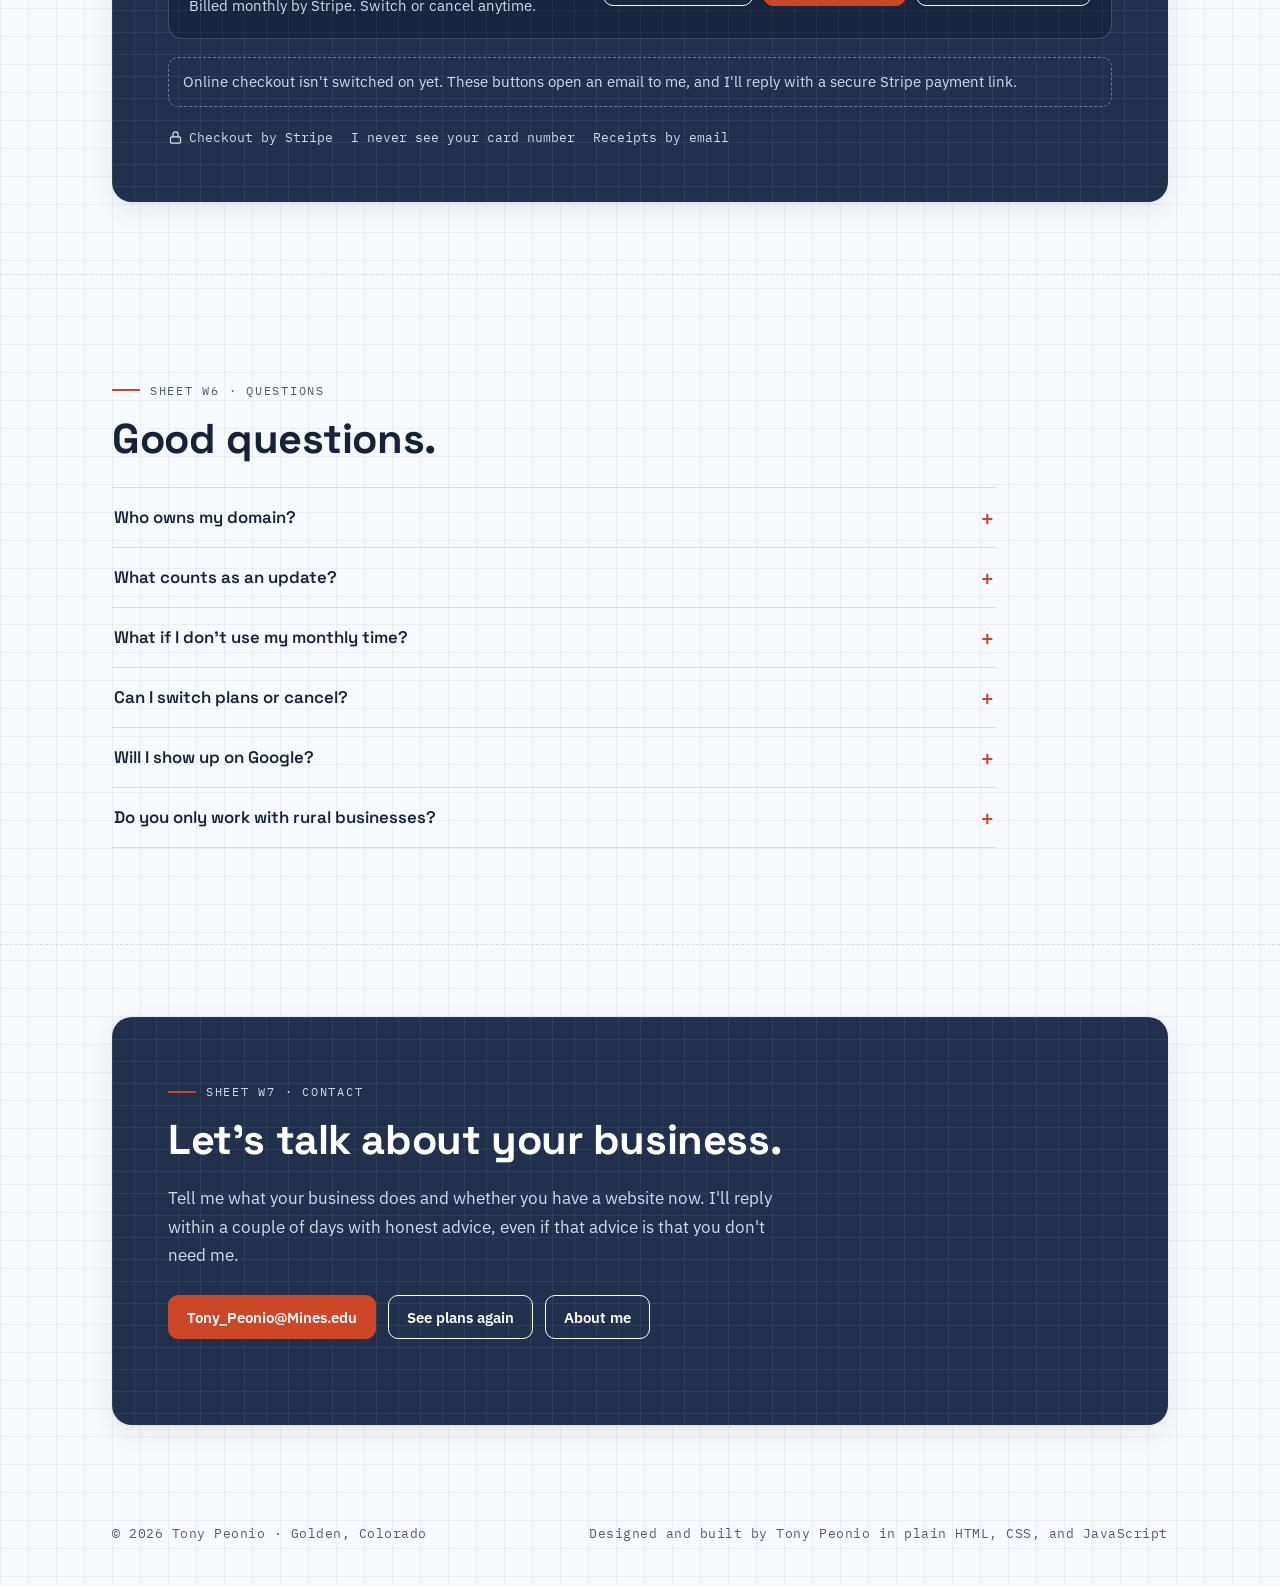
==== commit e4a28615: "Remove the account transfer option from the websites page Co-Authored-By: Claude Opus 5.5 <noreply@a" ====
--- a/websites/index.html
+++ b/websites/index.html
@@ -433,7 +433,7 @@
             </ul>
           </article>
         </div>
-        <p class="fine reveal">Work beyond your plan's time is $100 an hour, and I'll always tell you the estimate first. Switch plans or cancel anytime. Full account transfer to you: $150, one time (<a href="#faq">not recommended</a>).</p>
+        <p class="fine reveal">Work beyond your plan's time is $100 an hour, and I'll always tell you the estimate first. Switch plans or cancel anytime.</p>
       </div>
     </section>
 
@@ -513,7 +513,6 @@
           <details>
             <summary>Can I switch plans or cancel?</summary>
             <p>Yes, anytime. Email me and I'll change it. If you ever leave, I'll send you your site's files for free so you can host it somewhere else.</p>
-            <p>If you want to own and run everything yourself, I can also transfer all the accounts behind your site to you for a one-time $150. It's a lot of technical work on both sides: you'd create a GitHub account and sign in to services like Supabase (the database) and Cloudflare R2 (file storage), depending on what your site uses, and then keeping them running is up to you. For most businesses, I don't recommend it.</p>
           </details>
           <details>
             <summary>Will I show up on Google?</summary>
